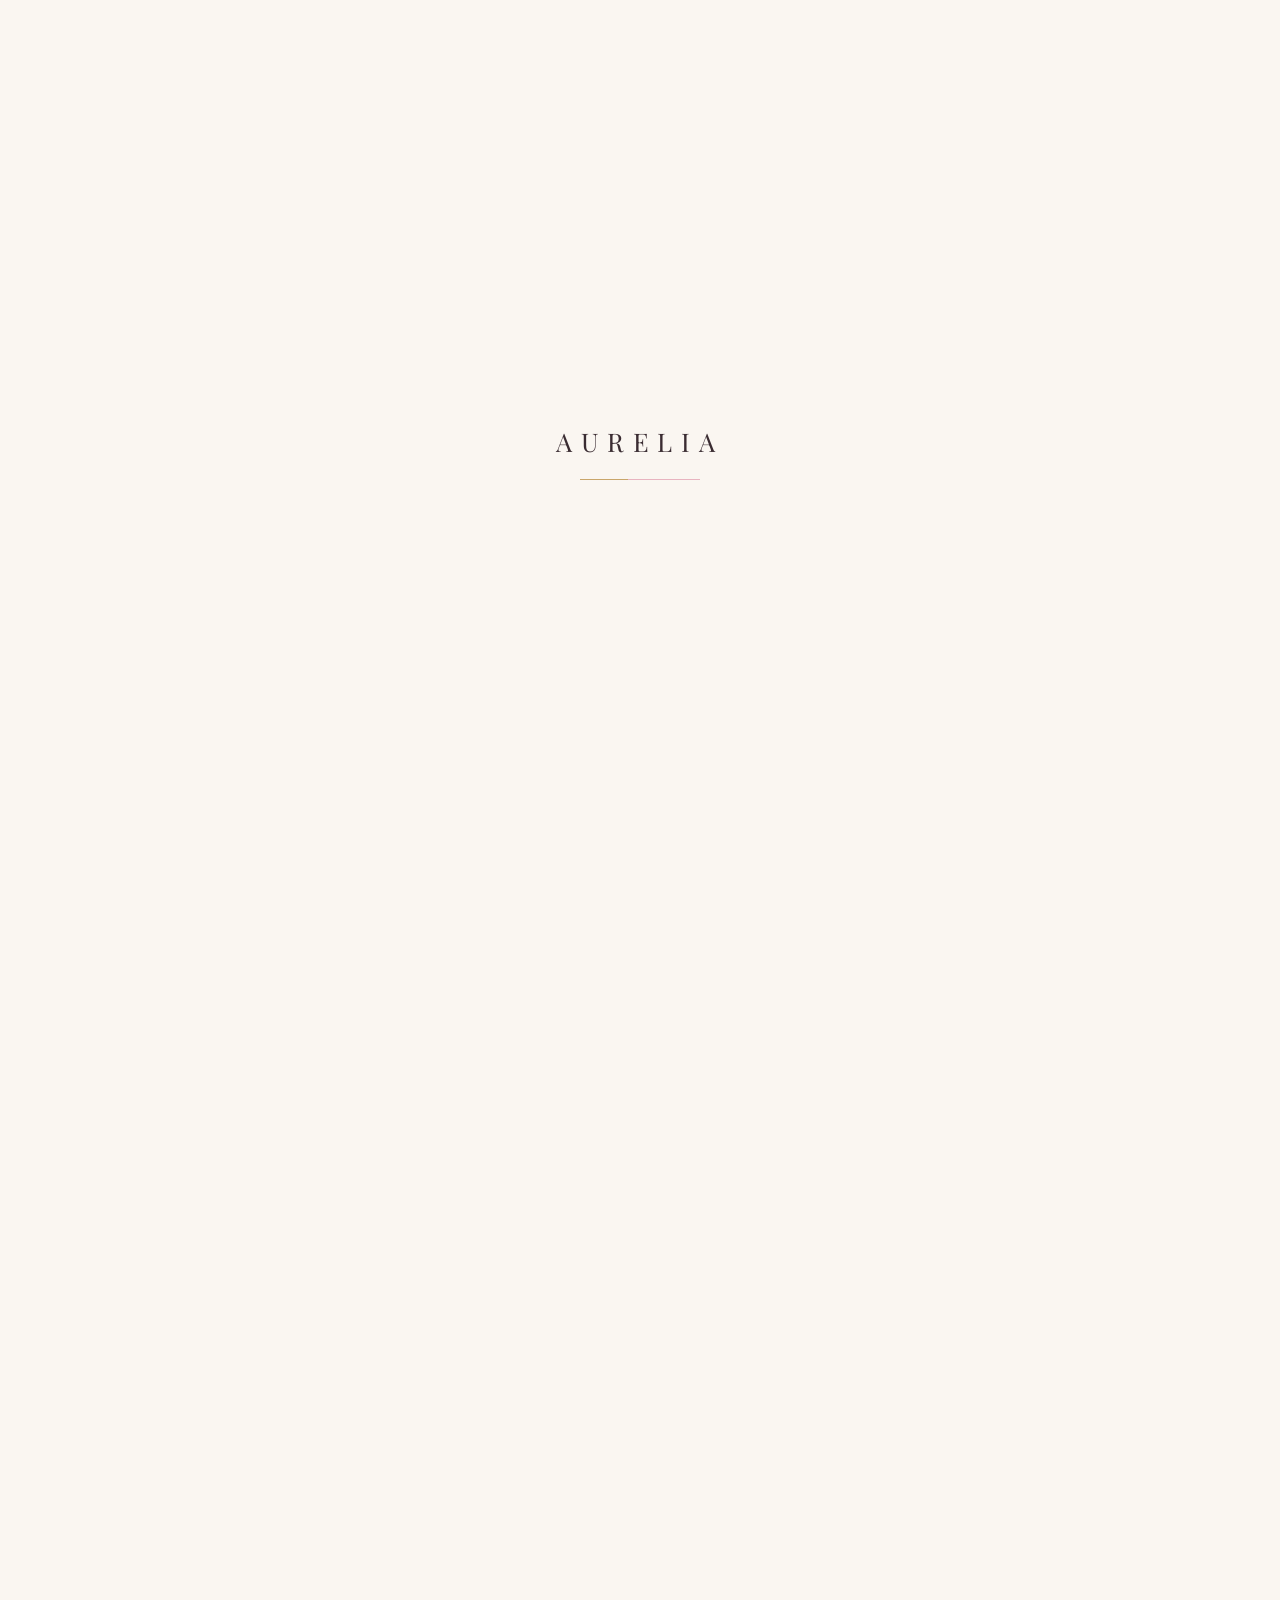
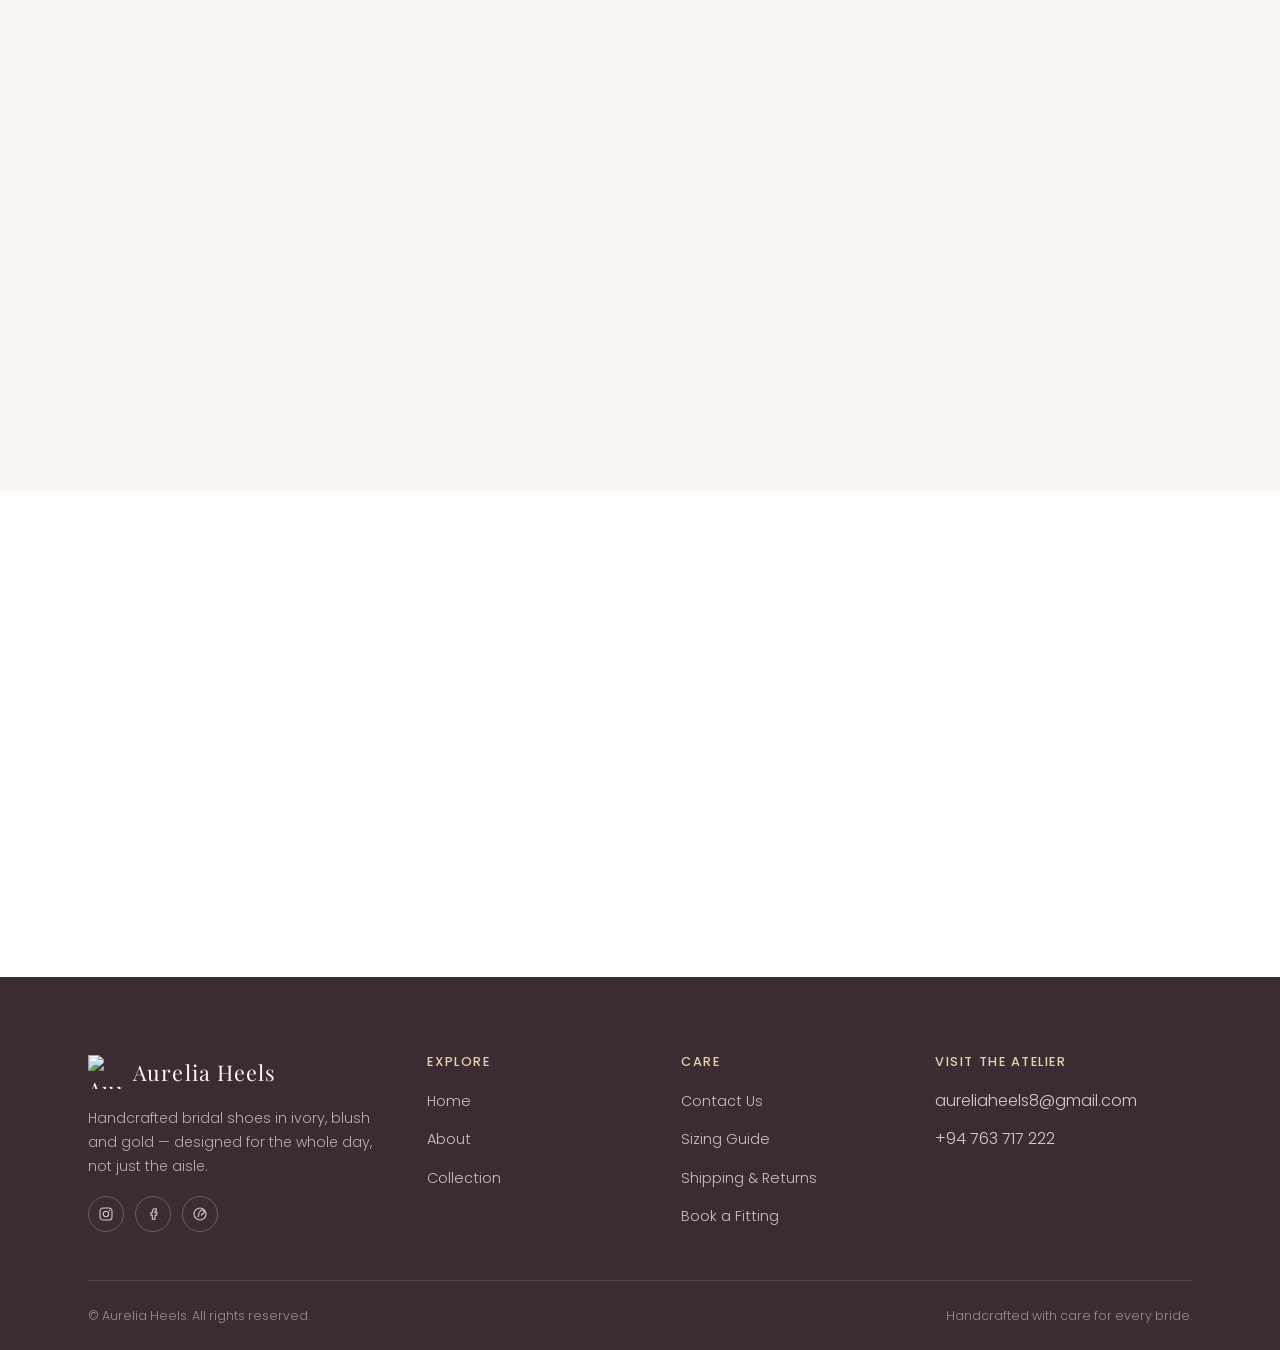
==== collection.html @ a77b5482 "update CSS file" ====
<!DOCTYPE html>
<html lang="en">
<head>
<meta charset="UTF-8">
<meta name="viewport" content="width=device-width, initial-scale=1.0">
<title>Shop the Collection | Aurelia Heels Bridal Shoes</title>
<meta name="description" content="Browse the full Aurelia Heels bridal shoe collection — heels, block heels, and ballet flats in ivory, blush and gold, made to order for your wedding day.">
<meta name="keywords" content="bridal shoe collection, wedding heels, bridal flats, ivory wedding shoes, blush heels">
<meta name="author" content="Aurelia Heels">
<link rel="canonical" href="https://example.com/collection.html">

<meta property="og:type" content="website">
<meta property="og:title" content="Shop the Collection | Aurelia Heels">
<meta property="og:description" content="Heels, block heels and flats in ivory, blush and gold — made to order for your wedding day.">
<meta property="og:image" content="images/shoe1.jpg">
<meta property="og:url" content="https://example.com/collection.html">
<meta name="twitter:card" content="summary_large_image">

<link rel="icon" type="image/png" href="images/favicon.png">
<link rel="apple-touch-icon" href="images/favicon.png">

<link rel="preconnect" href="https://fonts.googleapis.com">
<link rel="preconnect" href="https://fonts.gstatic.com" crossorigin>
<link href="https://fonts.googleapis.com/css2?family=Playfair+Display:ital,wght@0,500;0,600;0,700;1,600&family=Poppins:wght@300;400;500;600&display=swap" rel="stylesheet">

<link rel="stylesheet" href="css/style.css">
<link rel="stylesheet" href="css/responsive.css">

<!--
  ============================================================================
  NEW / CHANGED CSS — scoped to this page only, layered on top of the
  existing css/style.css and css/responsive.css without editing those files.

  Covers:
  1. The "More Details" product modal (image carousel + text panel)
     — description now renders as a bulleted line-by-line list
     — every modal now shows a fixed "this design is customisable" note
  2. The "Custom Designs" CTA tile added at the end of the collection grid
  ============================================================================
-->
<style>
  /* ---------------------------------------------------------------------
     1. PRODUCT DETAILS MODAL
     --------------------------------------------------------------------- */
  .product-modal {
    position: fixed;
    inset: 0;
    z-index: 2100;
    display: flex;
    align-items: center;
    justify-content: center;
    padding: 1.2rem;
    opacity: 0;
    visibility: hidden;
    transition: opacity 0.3s ease, visibility 0.3s ease;
  }
  .product-modal.is-open { opacity: 1; visibility: visible; }

  .product-modal-overlay {
    position: absolute;
    inset: 0;
    background: rgba(58, 46, 43, 0.72);
  }

  .product-modal-dialog {
    position: relative;
    z-index: 1;
    width: 100%;
    max-width: 880px;
    max-height: 90vh;
    overflow-y: auto;
    background: var(--white, #fff);
    border-radius: 14px;
    display: grid;
    grid-template-columns: 1.1fr 1fr;
    box-shadow: 0 25px 60px rgba(0,0,0,0.35);
    transform: translateY(16px);
    transition: transform 0.3s ease;
  }
  .product-modal.is-open .product-modal-dialog { transform: translateY(0); }

  @media (max-width: 720px) {
    .product-modal-dialog { grid-template-columns: 1fr; max-height: 92vh; }
  }

  .product-modal-close {
    position: absolute;
    top: 0.7rem;
    right: 0.7rem;
    z-index: 2;
    width: 38px;
    height: 38px;
    border-radius: 50%;
    border: none;
    background: rgba(58,46,43,0.55);
    color: #fff;
    font-size: 1.3rem;
    line-height: 1;
    cursor: pointer;
    display: flex;
    align-items: center;
    justify-content: center;
  }
  .product-modal-close:hover { background: var(--gold, #c6a15b); }

  /* --- Image carousel --- */
  .product-modal-media {
    position: relative;
    background: #f3ece4;
    display: flex;
    align-items: center;
    justify-content: center;
    min-height: 320px;
    overflow: hidden;
  }
  .product-modal-media img {
    width: 100%;
    height: 100%;
    max-height: 90vh;
    object-fit: cover;
    display: block;
  }

  .pm-arrow {
    position: absolute;
    top: 50%;
    transform: translateY(-50%);
    width: 42px;
    height: 42px;
    border-radius: 50%;
    border: none;
    background: rgba(255,255,255,0.85);
    color: var(--plum, #3a2e2b);
    font-size: 1rem;
    cursor: pointer;
    display: flex;
    align-items: center;
    justify-content: center;
    transition: background 0.2s ease;
  }
  .pm-arrow:hover { background: var(--gold, #c6a15b); color: #fff; }
  .pm-prev { left: 0.8rem; }
  .pm-next { right: 0.8rem; }
  /* Hide arrows automatically when a design only has one photo */
  .product-modal-media[data-count="1"] .pm-arrow,
  .product-modal-media[data-count="1"] .pm-dots {
    display: none;
  }

  .pm-dots {
    position: absolute;
    bottom: 0.9rem;
    left: 50%;
    transform: translateX(-50%);
    display: flex;
    gap: 0.4rem;
  }
  .pm-dots button {
    width: 7px;
    height: 7px;
    border-radius: 50%;
    border: none;
    background: rgba(255,255,255,0.6);
    cursor: pointer;
    padding: 0;
  }
  .pm-dots button[aria-selected="true"] { background: var(--gold, #c6a15b); }

  /* --- Text panel --- */
  .product-modal-info {
    padding: 2.2rem 2rem;
    display: flex;
    flex-direction: column;
  }
  .product-modal-info .quick-tag {
    align-self: flex-start;
    margin-bottom: 0.8rem;
  }
  .product-modal-info h3 {
    font-family: var(--font-display, 'Playfair Display', serif);
    font-size: 1.6rem;
    margin-bottom: 0.3rem;
  }
  .product-modal-info .price {
    color: var(--gold-deep, var(--gold, #a8823d));
    font-weight: 600;
    margin-bottom: 1rem;
  }

  /* Line-by-line description list (Color / Heel height / Style / etc.) */
  .product-modal-info .pm-desc-list {
    list-style: none;
    margin: 0 0 1.4rem;
    padding: 0;
    display: flex;
    flex-direction: column;
    gap: 0.55rem;
  }
  .product-modal-info .pm-desc-list li {
    position: relative;
    padding-left: 1.3rem;
    color: var(--plum-soft, #6b5a52);
    line-height: 1.5;
    font-size: 0.95rem;
  }
  .product-modal-info .pm-desc-list li::before {
    content: "";
    position: absolute;
    left: 0;
    top: 0.55em;
    width: 6px;
    height: 6px;
    border-radius: 50%;
    background: var(--gold, #c6a15b);
  }

  /* Fixed "this design is customisable" note shown in every modal */
  .pm-custom-note {
    font-size: 0.85rem;
    line-height: 1.6;
    color: var(--plum, #3a2e2b);
    background: #fbf7f2;
    border-left: 3px solid var(--gold, #c6a15b);
    padding: 0.8rem 1rem;
    border-radius: 4px;
    margin-bottom: 1.6rem;
  }

  .product-modal-info .btn { align-self: flex-start; }

  /* ---------------------------------------------------------------------
     2. CUSTOM DESIGNS TILE (last item in the collection grid)
     --------------------------------------------------------------------- */
  .custom-tile {
    display: flex;
    flex-direction: column;
    align-items: center;
    justify-content: center;
    text-align: center;
    padding: 2.4rem 1.6rem;
    background: linear-gradient(160deg, #fbf7f2, #f3e3e0);
    border: 1px dashed var(--gold, #c6a15b);
    border-radius: 10px;
    min-height: 100%;
  }
  .custom-tile .icon {
    width: 46px;
    height: 46px;
    margin-bottom: 1rem;
    color: var(--gold-deep, var(--gold, #a8823d));
  }
  .custom-tile h3 {
    font-family: var(--font-display, 'Playfair Display', serif);
    font-size: 1.25rem;
    margin-bottom: 0.6rem;
  }
  .custom-tile p {
    color: var(--plum-soft, #6b5a52);
    font-size: 0.92rem;
    margin-bottom: 1.4rem;
  }
</style>
</head>
<body>

<div id="loader" aria-hidden="true">
  <div class="loader-mark">
    <span>AURELIA</span>
    <div class="loader-line"></div>
  </div>
</div>

<a class="skip-link" href="#main">Skip to content</a>

<header class="site-header">
  <div class="container">
    <a href="index.html" class="brand">
      <img src="images/logo.png" alt="Aurelia Heels logo" width="34" height="34">
      <span>Aurelia Heels<span class="tagline">Bridal Atelier</span></span>
    </a>
    <nav aria-label="Primary">
      <ul class="nav-list" id="primary-nav">
        <li><a href="index.html">Home</a></li>
        <li><a href="about.html">About</a></li>
        <li><a href="collection.html" aria-current="page">Collection</a></li>
        <li><a href="contact.html">Contact</a></li>
      </ul>
    </nav>
    <button class="nav-toggle" aria-label="Open menu" aria-expanded="false" aria-controls="primary-nav">
      <span></span><span></span><span></span>
    </button>
  </div>
</header>
<div class="nav-scrim"></div>

<!-- =================================== Collection ================================== -->

<main id="main">

  <section class="page-hero">
    <div class="container">
      <p class="breadcrumb"><a href="index.html">Home</a> / Collection</p>
      <span class="eyebrow">Made to Order</span>
      <h1>The Full Collection</h1>
      <span class="stitch" aria-hidden="true"></span>
      <p style="max-width:52ch;margin-inline:auto;color:var(--plum-soft);">Every pair is cut, stitched and finished after you order, in your size and your choice of ivory, blush or gold trim.</p>
    </div>
  </section>

  <section>
    <div class="container">
      <div class="gallery-filters reveal" role="group" aria-label="Filter by category">
        <button type="button" class="is-active" data-filter="all">All Styles</button>
        <button type="button" data-filter="heels">Heels</button>
        <button type="button" data-filter="flats">Flats</button>
        <button type="button" data-filter="red">Red Heels</button>
      </div>

      <div class="grid grid-4">

        <!--
          Each card uses a "More Details" button. The data-images attribute
          accepts a comma-separated list of photo paths — the popup shows
          left/right arrows and dots automatically whenever there's more
          than one image; with a single image they hide themselves.

          The data-desc attribute now accepts PIPE-separated ( | ) lines,
          so the popup renders each one as its own bullet point instead of
          a single paragraph — e.g.
            data-desc="Color: Off White|Heel height: 4in|Style: Block heel"
        -->

        <article class="shoe-card reveal" data-category="heels">
          <div class="thumb">
            <span class="quick-tag">New</span>
            <img src="images/1.png" alt="AH3-0001 — off white bridal heel with gold stones" width="500" height="625" loading="lazy">
          </div>
          <div class="info">
            <h3>AH3-0001</h3>
            <p class="price">LKR6500</p>
            <p class="desc">Off White with gold stones 3&Prime; block heel.</p>
            <button type="button" class="btn btn-outline more-details-btn"
              data-images="images/1(2).jpeg, images/1(1).jpeg, images/1(3).jpeg, images/1(4).jpeg, images/1.png"
              data-title="AH3-0001"
              data-price="LKR6500"
              data-tag="New"
              data-desc="Color: Off White with gold stones|Heel height: 3&Prime; block heel|Made to order in your size">
              More Details
            </button>
          </div>
        </article>


        <article class="shoe-card reveal" data-category="heels">
          <div class="thumb">
            <span class="quick-tag">Bestseller</span>
            <img src="images/4.png" alt="AH4-0002 — off white bridal heel with gold stones" width="500" height="625" loading="lazy">
          </div>
          <div class="info">
            <h3>AH4-0002</h3>
            <p class="price">LKR7700</p>
            <p class="desc">Off White with gold stones 4&Prime; block heel.</p>
            <button type="button" class="btn btn-outline more-details-btn"
              data-images="images/4(2).jpeg, images/4(1).jpeg, images/4(3).jpeg, images/4.png"
              data-title="AH4-0002"
              data-price="LKR7700"
              data-tag="Bestseller"
              data-desc="Color: Off White with gold stones|Heel height: 4&Prime; block heel|Made to order in your size">
              More Details
            </button>
          </div>
        </article>

        <article class="shoe-card reveal" data-category="block">
          <div class="thumb">
            <span class="quick-tag">New</span>
            <img src="images/2.png" alt="AH2-0003 — off white block-heel bridal shoe with gold buckle" width="500" height="625" loading="lazy">
          </div>
          <div class="info">
            <h3>AH2-0003</h3>
            <p class="price">LKR5800</p>
            <p class="desc">Off White with gold stones 2&Prime; box heel.</p>
            <button type="button" class="btn btn-outline more-details-btn"
              data-images="images/2.png, images/2(2).jpeg, images/2(3).jpeg, images/2(4).jpeg, images/2(5).jpeg"
              data-title="AH2-0003"
              data-price="LKR5800"
              data-tag="New"
              data-desc="Color: Off White with gold stones|Heel height: 2&Prime; box heel|Made to order in your size">
              More Details
            </button>
          </div>
        </article>

        <article class="shoe-card reveal" data-category="red">
          <div class="thumb">
            <span class="quick-tag">Meroon</span>
            <img src="images/14 (6).png" alt="AH1.5-0004 — maroon pearl bridal heel with gold stones" width="500" height="625" loading="lazy">
          </div>
          <div class="info">
            <h3>AH1.5-0004</h3>
            <p class="price">LKR5800</p>
            <p class="desc">Mreoon pearls with gold stones 1.5&Prime; box heel. half shoe.</p>
            <button type="button" class="btn btn-outline more-details-btn"
              data-images="images/14 (6).png, images/14 (1).jpeg, images/14 (2).jpeg, images/14 (3).jpeg, images/14 (5).jpeg, images/14 (4).jpeg"
              data-title="AH1.5-0004"
              data-price="LKR5800"
              data-tag="Meroon"
              data-desc="Color: Maroon pearls with gold stones|Heel height: 1.5&Prime; box heel|Style: Half-shoe silhouette">
              More Details
            </button>
          </div>
        </article>

        <article class="shoe-card reveal" data-category="flats">
          <div class="thumb">
            <span class="quick-tag">Flats</span>
            <img src="images/07 - New design.png" alt="AH0-0005 — off white pearl flat bridal shoe" width="500" height="625" loading="lazy">
          </div>
          <div class="info">
            <h3>AH0-0005</h3>
            <p class="price">LKR5500</p>
            <p class="desc">Off White pearls with gold stone, flat</p>
            <button type="button" class="btn btn-outline more-details-btn"
              data-images="images/07 - New design.png, images/07 (1).jpeg, images/07 (3).jpeg, images/07 (4).jpeg, images/07 (2).jpeg"
              data-title="AH0-0005"
              data-price="LKR5500"
              data-tag="Flats"
              data-desc="Color: Off White pearls with gold stone detailing|Heel height: Flat sole">
              More Details
            </button>
          </div>
        </article>

        <article class="shoe-card reveal" data-category="heels">
          <div class="thumb">
            <span class="quick-tag">Evening</span>
            <img src="images/5.png" alt="AH3.5-0006 — pure white bridal sandal heel with silver stones" width="500" height="625" loading="lazy">
          </div>
          <div class="info">
            <h3>AH3.5-0006</h3>
            <p class="price">LKR6900</p>
            <p class="desc">Pure White with silver stones 3.5&Prime; block heel</p>
            <button type="button" class="btn btn-outline more-details-btn"
              data-images="images/5.png, images/05 (1).jpeg, images/05 (2).jpeg, images/05 (3).jpeg, images/05 (4).jpeg, images/05 (5).jpeg"
              data-title="AH3.5-0006"
              data-price="LKR6900"
              data-tag="Evening"
              data-desc="Color: Pure White with silver stones|Heel height: 3.5&Prime; block heel|Made to order in your size">
              More Details
            </button>
          </div>
        </article>

        <article class="shoe-card reveal" data-category="heels">
          <div class="thumb">
            <img src="images/6.png" alt="AH2.5-0007 — pure white wedge-block heel for outdoor ceremonies" width="500" height="625" loading="lazy">
          </div>
          <div class="info">
            <h3>AH2.5-0007</h3>
            <p class="price">LKR6100</p>
            <p class="desc">Pure White with silver stones 2.5&Prime; block heel</p>
            <button type="button" class="btn btn-outline more-details-btn"
              data-images="images/6.png, images/6(1).png, images/6(2).png, images/6(3).png, images/6(4).png, images/6(5).png, images/6(6).png"
              data-title="AH2.5-0007"
              data-price="LKR6100"
              data-desc="Color: Pure White with silver stones|Heel height: 2.5&Prime; block heel|Made to order in your size">
              More Details
            </button>
          </div>
        </article>


        <article class="shoe-card reveal" data-category="heels">
          <div class="thumb">
            <img src="images/08 - New design.png" alt="AH5-0008 — gold bridal heel with off-white pearls" width="500" height="625" loading="lazy">
          </div>
          <div class="info">
            <h3>AH5-0008</h3>
            <p class="price">LKR8300</p>
            <p class="desc">Gold with off-white pearls 5&Prime; block heel style.</p>
            <button type="button" class="btn btn-outline more-details-btn"
              data-images="images/08 - New design.png, images/8(1).png, images/8(2).jpeg, images/8(3).jpeg"
              data-title="AH5-0008"
              data-price="LKR8300"
              data-desc="Color: Gold with off-white pearls|Heel height: 5&Prime; block heel|Style: Statement piece for the reception">
              More Details
            </button>
          </div>
        </article>

        <article class="shoe-card reveal" data-category="red">
          <div class="thumb">
            <img src="images/9.png" alt="AH3.5-0009 — red bridal heel with silver stones" width="500" height="625" loading="lazy">
          </div>
          <div class="info">
            <h3>AH3.5-0009</h3>
            <p class="price">LKR7100</p>
            <p class="desc">Color - Red pearls with silver stones 3.5&Prime; Red color block heel</p>
            <button type="button" class="btn btn-outline more-details-btn"
              data-images="images/9.png, images/9(1).png, images/9(2).png, images/9(3).png, images/9(4).png"
              data-title="AH3.5-0009"
              data-price="LKR7100"
              data-desc="Color: Red pearls with silver stones|Heel height: 3.5&Prime;|Style: Red colour block heel">
              More Details
            </button>
          </div>
        </article>

        <article class="shoe-card reveal" data-category="heels">
          <div class="thumb">
            <span class="quick-tag">Signature</span>
            <img src="images/10 - New design.png" alt="AH3.5-0010 — pure white bridal heel with gold stones and X straps" width="500" height="625" loading="lazy">
          </div>
          <div class="info">
            <h3>AH3.5-0010</h3>
            <p class="price">LKR7100</p>
            <p class="desc">Pure White with gold stones 3.5&Prime; block heel with X straps</p>
            <button type="button" class="btn btn-outline more-details-btn"
              data-images="images/10 - New design.png, images/10 (1).jpeg, images/10 (2).jpeg, images/10 (3).jpeg, images/10 (3).jpeg, images/10 (4).jpeg"
              data-title="AH3.5-0010"
              data-price="LKR7100"
              data-tag="Signature"
              data-desc="Color: Pure White with gold stones|Heel height: 3.5&Prime; block heel|Style: Elegant X straps">
              More Details
            </button>
          </div>
        </article>

        <article class="shoe-card reveal" data-category="heels">
          <div class="thumb">
            <span class="quick-tag">Signature</span>
            <img src="images/11 - New design.png" alt="AH5.5-0011 — hand-embroidered gold thread bridal heel" width="500" height="625" loading="lazy">
          </div>
          <div class="info">
            <h3>AH5.5-0011</h3>
            <p class="price">LKR 8300</p>
            <p class="desc">Hand-embroidered gold thread, 5.5&Prime; point heel, our most detailed style.</p>
            <button type="button" class="btn btn-outline more-details-btn"
              data-images="images/11 - New design.png, images/11 (2).jpeg, images/11 (3).jpeg, images/11 (4).jpeg, images/11 (5).jpeg, images/11 (6).jpeg"
              data-title="AH5.5-0011"
              data-price="LKR 8300"
              data-tag="Signature"
              data-desc="Detail: Hand-embroidered gold thread|Heel height: 5.5&Prime; point heel|Style: Our most detailed design">
              More Details
            </button>
          </div>
        </article>

        <article class="shoe-card reveal" data-category="heels">
          <div class="thumb">
            <img src="images/13(3).jpeg" alt="AH3-0012 — off white block heel " width="500" height="625" loading="lazy">
          </div>
          <div class="info">
            <h3>AH3-0012</h3>
            <p class="price">LKR6500</p>
            <p class="desc">Off White 3&Prime; block heel</p>
            <button type="button" class="btn btn-outline more-details-btn"
              data-images="images/13(3).jpeg, images/13(1).jpeg, images/13(2).jpeg, images/13(4).jpeg, images/13.jpeg,"
              data-title="AH3-0012"
              data-price="LKR6500"
              data-desc="Color: Off White|Heel height: 3&Prime; block heel|Made to order in your size">
              More Details
            </button>
          </div>
        </article>


        <article class="shoe-card reveal" data-category="heels">
          <div class="thumb">
            <span class="quick-tag">Signature</span>
            <img src="images/15 (3).jpeg" alt="AH1.5-0013 — Off-white heel with gold stone" width="500" height="625" loading="lazy">
          </div>
          <div class="info">
            <h3>AH1.5-0013</h3>
            <p class="price">LKR5600</p>
            <p class="desc">Off-white color, Gold stones 1.5&Prime; half shoe, block heel.</p>
            <button type="button" class="btn btn-outline more-details-btn"
              data-images="images/15 (3).jpeg, images/15 (1).jpeg, images/15 (2).jpeg, images/15 (4).jpeg, images/15 (5).jpeg, images/15(6).jpeg"
              data-title="AH1.5-0013"
              data-price="LKR5600"
              data-tag="Signature"
              data-desc="Color: Off-white with gold stones|Heel height: 1.5&Prime; block heel|Style: Half-shoe">
              More Details
            </button>
          </div>
        </article>

        <article class="shoe-card reveal" data-category="red">
          <div class="thumb">
            <span class="quick-tag">Signature</span>
            <img src="images/16-2.jpeg" alt="AH3-0014 — Pink half shoes bridal heel" width="500" height="625" loading="lazy">
          </div>
          <div class="info">
            <h3>AH3-0014</h3>
            <p class="price">LKR5500</p>
            <p class="desc">Pink half shoes 3&Prime; block heel</p>
            <button type="button" class="btn btn-outline more-details-btn"
              data-images="images/16-2.jpeg, images/16-3.jpeg, images/16-1.png, images/16-4.jpeg"
              data-title="AH3-0014"
              data-price="LKR5500"
              data-tag="Signature"
              data-desc="Color: Pink half shoes|Heel height: 3&Prime; block heel">
              More Details
            </button>
          </div>
        </article>

        <article class="shoe-card reveal" data-category="heels">
          <div class="thumb">
            <span class="quick-tag">Signature</span>
            <img src="images/17 (6).jpeg" alt="AH3.5-0015 — pure white bridal heel with silver stones and Our most detailed design" width="500" height="625" loading="lazy">
          </div>
          <div class="info">
            <h3>AH3.5-0015</h3>
            <p class="price">LKR7100</p>
            <p class="desc">Pure White with silver stones 3.5&Prime; block heel with Our most detailed design</p>
            <button type="button" class="btn btn-outline more-details-btn"
              data-images="images/17 (5).jpeg, images/17 (1).jpeg, images/17 (2).jpeg, images/17 (6).jpeg, images/17 (3).jpeg, images/17 (4).jpeg"
              data-title="AH3.5-0015"
              data-price="LKR7100"
              data-tag="Signature"
              data-desc="Color: Pure White with silver stones|Heel height: 3.5&Prime; block heel|Style: Our most detailed design">
              More Details
            </button>
          </div>
        </article>

        <article class="shoe-card reveal" data-category="heels">
          <div class="thumb">
            <img src="images/18 (1).jpeg" alt="AH3-0016 — Pure white with Block heel" width="500" height="625" loading="lazy">
          </div>
          <div class="info">
            <h3>AH3-0016 </h3>
            <p class="price">LKR6500</p>
            <p class="desc">Pure White 3&Prime; block heel</p>
            <button type="button" class="btn btn-outline more-details-btn"
              data-images="images/18 (1).jpeg, images/18 (2).jpeg, images/18.png"
              data-title="AH3-0016 "
              data-price="LKR6500"
              data-desc="Color: Pure White|Heel height: 3&Prime; block heel|Made to order in your size">
              More Details
            </button>
          </div>
        </article>


        <article class="shoe-card reveal" data-category="heels">
          <div class="thumb">
            <span class="quick-tag">Heels</span>
            <img src="images/19 (1).jpeg" alt="AH1.5-0017 — pure-white pearl bridal heel with silver stones" width="500" height="625" loading="lazy">
          </div>
          <div class="info">
            <h3>AH1.5-0017</h3>
            <p class="price">LKR5600</p>
            <p class="desc">Pure-white pearls with silver stones 1&Prime;  heel.</p>
            <button type="button" class="btn btn-outline more-details-btn"
              data-images="images/19 (1).jpeg, images/19 (2).jpeg, images/19 (6).jpeg, images/19 (3).jpeg, images/19 (5).jpeg, images/19 (4).jpeg"
              data-title="AH1.5-0017"
              data-price="LKR5800"
              data-tag="heels"
              data-desc="Color: pure-white pearls with silver stones|Heel height: 1&Prime; ovel heel|Style: heel">
              More Details
            </button>
          </div>
        </article>


        <article class="shoe-card reveal" data-category="heels">
          <div class="thumb">
            <span class="quick-tag">Meroon</span>
            <img src="images/20 (1).jpg" alt="AH1-0018 — off-white pearl bridal heel with gold stones" width="500" height="625" loading="lazy">
          </div>
          <div class="info">
            <h3>AH1-0018</h3>
            <p class="price">LKR5800</p>
            <p class="desc">Off-white pearls with gold stones 1&Prime; box heel. half shoe.</p>
            <button type="button" class="btn btn-outline more-details-btn"
              data-images="images/20 (1).jpg, images/20 (9).jpg, images/20 (6).jpg, images/20 (3).jpg, images/20 (5).jpg, images/20 (4).jpg, images/20 (8).jpg, images/20 (7).jpg, images/20 (2).jpg"
              data-title="AH1-0018"
              data-price="LKR5600"
              data-tag="heels"
              data-desc="Color: Off-white pearls with gold stones|Heel height: 1&Prime; box heel|Style: Half-shoe silhouette">
              More Details
            </button>
          </div>
        </article>


        <!--
          ============================================================
          CUSTOM DESIGNS TILE — sits as the last item in the grid,
          telling customers they can order a fully custom design too.
          It has no data-category, so it always shows under "All
          Styles" but is hidden by the existing filter script whenever
          a specific category (Heels / Block Heels / Flats / Red
          Heels) is selected — exactly like the other cards behave
          when they don't match the active filter.
          ============================================================
        -->
        <article class="shoe-card reveal custom-tile" data-category="custom">
          <svg class="icon" viewBox="0 0 24 24" fill="none" stroke="currentColor" stroke-width="1.6" aria-hidden="true">
            <path d="M12 2l2.6 6.2L21 9l-5 4.4L17.3 20 12 16.6 6.7 20 8 13.4 3 9l6.4-.8z"/>
          </svg>
          <h3>Have a Design in Mind?</h3>
          <p>We also craft fully custom bridal shoes — share your own sketch, photo, or idea and our stylists will bring it to life, made to your size.</p>
          <a href="contact.html" class="btn btn-outline">Start a Custom Order</a>
        </article>

      </div>
    </div>
  </section>

  <section style="background:var(--white);">
    <div class="container">
      <div class="section-head reveal">
        <span class="eyebrow">Not Sure Where to Start?</span>
        <h2>Book a Fitting With Our Stylists</h2>
        <span class="stitch" aria-hidden="true"></span>
        <p>Tell us about your gown, venue and heel comfort preferences, and we'll shortlist three styles for you before you order.</p>
      </div>
      <div class="center-cta reveal">
        <a href="contact.html" class="btn">Book a Fitting</a>
      </div>
    </div>
  </section>

</main>

<footer class="site-footer">
  <div class="container">
    <div class="footer-grid">
      <div class="footer-brand">
        <a href="index.html" class="brand">
          <img src="images/logo.png" alt="Aurelia Heels logo" width="34" height="34">
          <span>Aurelia Heels</span>
        </a>
        <p>Handcrafted bridal shoes in ivory, blush and gold — designed for the whole day, not just the aisle.</p>
        <div class="footer-social">
          <a href="https://www.instagram.com/aurelia_heel?igsi=bGw3dHFkZGZ4cXl0" target="_blank" rel="noopener noreferrer" aria-label="Aurelia Heels on Instagram">
            <svg width="16" height="16" viewBox="0 0 24 24" fill="none" stroke="currentColor" stroke-width="1.6"><rect x="3" y="3" width="18" height="18" rx="5"/><circle cx="12" cy="12" r="4"/><circle cx="17.2" cy="6.8" r="1.1" fill="currentColor" stroke="none"/></svg>
          </a>
          <a href="https://www.facebook.com/share/1H5mP73q2H/" target="_blank" rel="noopener noreferrer" aria-label="Aurelia Heels on Facebook">
            <svg width="16" height="16" viewBox="0 0 24 24" fill="none" stroke="currentColor" stroke-width="1.6"><path d="M15 8h2V4h-2a4 4 0 0 0-4 4v2H9v4h2v6h4v-6h2.5l.5-4H15V8z"/></svg>
          </a>
          <a href="https://www.tiktok.com/@aurelia.heels?_r=1&_d=eeehe35bl504i6&sec_uid=MS4wLjABAAAALYdV12NSlHnrDtdatd5ea76JtvaBRaaIHSv4pEhrYcbS1aI8qN3Ahs62e5MuDNFz&share_author_id=7643823539678610449&sharer_language=en&source=h5_m&u_code=f3i9604h65lm5c&timestamp=1788624014&user_id=7643823539678610449&sec_user_id=MS4wLjABAAAALYdV12NSlHnrDtdatd5ea76JtvaBRaaIHSv4pEhrYcbS1aI8qN3Ahs62e5MuDNFz&item_author_type=1&utm_source=copy&utm_campaign=client_share&utm_medium=android&share_iid=7681227180723291924&share_link_id=b9389cf9-e18e-403c-8f29-801fde858a73&share_app_id=1233&ugbiz_name=ACCOUNT&ug_btm=b8727%2Cb7360&social_share_type=5&enable_checksum=1" target="_blank" rel="noopener noreferrer" aria-label="Aurelia Heels on Pinterest">
            <svg width="16" height="16" viewBox="0 0 24 24" fill="none" stroke="currentColor" stroke-width="1.6"><circle cx="12" cy="12" r="9"/><path d="M9 17c1-3 1.4-5.2 2-8m1 0a3 3 0 1 1 3 3c-.5 1.5-1 2.6-1 2.6"/></svg>
          </a>
        </div>
      </div>
      <div class="footer-col">
        <h4>Explore</h4>
        <ul>
          <li><a href="index.html">Home</a></li>
          <li><a href="about.html">About</a></li>
          <li><a href="collection.html">Collection</a></li>
       </ul>
      </div>
      <div class="footer-col">
        <h4>Care</h4>
        <ul>
          <li><a href="contact.html">Contact Us</a></li>
          <li><a href="contact.html#faq-link">Sizing Guide</a></li>
          <li><a href="contact.html#faq-link">Shipping &amp; Returns</a></li>
          <li><a href="contact.html">Book a Fitting</a></li>
        </ul>
      </div>
      <div class="footer-col">
        <h4>Visit the Atelier</h4>
        <ul>
          <li>aureliaheels8@gmail.com</li>
          <li>+94 763 717 222</li>
        </ul>
      </div>
    </div>
    <div class="footer-bottom">
      <span>&copy; <span id="year"></span> Aurelia Heels. All rights reserved.</span>
      <span>Handcrafted with care for every bride.</span>
    </div>
  </div>
</footer>

<a class="whatsapp-float" href="https://wa.me/94112345678" target="_blank" rel="noopener noreferrer" aria-label="Chat with us on WhatsApp">
  <svg viewBox="0 0 24 24" fill="currentColor" aria-hidden="true"><path d="M12 2a10 10 0 0 0-8.6 15.1L2 22l5.1-1.3A10 10 0 1 0 12 2zm0 18.2a8.2 8.2 0 0 1-4.2-1.2l-.3-.2-3 .8.8-2.9-.2-.3A8.2 8.2 0 1 1 12 20.2zm4.5-6.1c-.2-.1-1.4-.7-1.7-.8-.2-.1-.4-.1-.6.1-.2.2-.6.8-.8 1-.1.2-.3.2-.5.1-.2-.1-1-.4-2-1.2-.7-.6-1.2-1.4-1.4-1.6-.1-.2 0-.4.1-.5l.4-.5c.1-.2.1-.3.2-.4.1-.2 0-.4 0-.5-.1-.1-.6-1.4-.8-1.9-.2-.5-.4-.4-.6-.4h-.5c-.2 0-.5.1-.7.3-.2.2-.9.9-.9 2.2s.9 2.6 1.1 2.8c.1.2 1.8 2.8 4.4 3.8.6.3 1.1.4 1.5.5.6.2 1.2.2 1.6.1.5-.1 1.4-.6 1.6-1.1.2-.5.2-1 .1-1.1-.1-.1-.2-.2-.4-.3z"/></svg>
</a>
<button class="back-to-top" aria-label="Back to top">
  <svg width="18" height="18" viewBox="0 0 24 24" fill="none" stroke="currentColor" stroke-width="2"><path d="M12 19V5M5 12l7-7 7 7"/></svg>
</button>

<!--
  ============================================================================
  Product details modal markup. One shared modal is populated and reused
  for whichever "More Details" button was clicked.

  - #pm-desc is now a <ul>, filled with one <li> per pipe-separated line
    from the clicked card's data-desc attribute.
  - The customisation note (colors / shoe model / size / heel height) is
    static markup here, so it appears identically in every popup without
    needing to be repeated in each card's data attributes.
  ============================================================================
-->
<div class="product-modal" id="product-modal" aria-hidden="true">
  <div class="product-modal-overlay" data-close></div>
  <div class="product-modal-dialog" role="dialog" aria-modal="true" aria-labelledby="pm-title">
    <button class="product-modal-close" type="button" aria-label="Close details" data-close>&times;</button>

    <div class="product-modal-media" id="pm-media">
      <button class="pm-arrow pm-prev" type="button" aria-label="Previous image">&#10094;</button>
      <img id="pm-image" src="" alt="">
      <button class="pm-arrow pm-next" type="button" aria-label="Next image">&#10095;</button>
      <div class="pm-dots" id="pm-dots"></div>
    </div>

    <div class="product-modal-info">
      <span class="quick-tag" id="pm-tag"></span>
      <h3 id="pm-title"></h3>
      <p class="price" id="pm-price"></p>

      <ul class="pm-desc-list" id="pm-desc"></ul>

      <p class="pm-custom-note">
        &#10024; This design's <strong>colors</strong>, <strong>shoe model</strong>, <strong>size</strong> and <strong>heel height</strong> can all be customised to your preference — just let us know when you enquire.
      </p>

      <a href="contact.html" class="btn" id="pm-enquire">Enquire &amp; Order</a>
    </div>
  </div>
</div>

<script src="js/script.js"></script>

<!--
  ============================================================================
  NEW / CHANGED JS — self-contained, only targets the new modal and the
  ".more-details-btn" buttons, so it can't conflict with anything already
  in js/script.js (loader, nav, reveal, filters, etc. keep working as-is).

  Changed: the description is now split on the pipe character ( | ) and
  rendered as individual <li> bullet points instead of one paragraph.
  ============================================================================
-->
<script>
(function () {
  'use strict';

  var modal      = document.getElementById('product-modal');
  var mediaWrap   = document.getElementById('pm-media');
  var imageEl     = document.getElementById('pm-image');
  var dotsWrap    = document.getElementById('pm-dots');
  var tagEl       = document.getElementById('pm-tag');
  var titleEl     = document.getElementById('pm-title');
  var priceEl     = document.getElementById('pm-price');
  var descEl      = document.getElementById('pm-desc'); // now a <ul>
  var prevBtn     = modal.querySelector('.pm-prev');
  var nextBtn     = modal.querySelector('.pm-next');

  var images = [];
  var current = 0;
  var lastFocused = null;

  function renderImage() {
    imageEl.src = images[current];
    imageEl.alt = titleEl.textContent + ' — image ' + (current + 1) + ' of ' + images.length;
    mediaWrap.setAttribute('data-count', images.length);

    // Rebuild dots to match current image count
    dotsWrap.innerHTML = '';
    images.forEach(function (_, i) {
      var dot = document.createElement('button');
      dot.type = 'button';
      dot.setAttribute('aria-label', 'Show image ' + (i + 1));
      dot.setAttribute('aria-selected', i === current ? 'true' : 'false');
      dot.addEventListener('click', function () { current = i; renderImage(); });
      dotsWrap.appendChild(dot);
    });
  }

  // Splits "Color: X|Heel height: Y|Style: Z" into individual <li> bullets
  function renderDescList(raw) {
    descEl.innerHTML = '';
    var lines = (raw || '')
      .split('|')
      .map(function (s) { return s.trim(); })
      .filter(Boolean);

    lines.forEach(function (line) {
      var li = document.createElement('li');
      li.textContent = line;
      descEl.appendChild(li);
    });
  }

  function showNext() { current = (current + 1) % images.length; renderImage(); }
  function showPrev() { current = (current - 1 + images.length) % images.length; renderImage(); }

  function openModal(btn) {
    lastFocused = document.activeElement;

    // Parse the comma-separated list of image paths for this design
    images = (btn.getAttribute('data-images') || '')
      .split(',')
      .map(function (s) { return s.trim(); })
      .filter(Boolean);
    current = 0;

    tagEl.textContent   = btn.getAttribute('data-tag') || '';
    tagEl.style.display = btn.getAttribute('data-tag') ? '' : 'none';
    titleEl.textContent = btn.getAttribute('data-title') || '';
    priceEl.textContent = btn.getAttribute('data-price') || '';
    renderDescList(btn.getAttribute('data-desc'));

    renderImage();

    modal.classList.add('is-open');
    modal.setAttribute('aria-hidden', 'false');
    document.body.style.overflow = 'hidden';
    modal.querySelector('.product-modal-close').focus();
  }

  function closeModal() {
    modal.classList.remove('is-open');
    modal.setAttribute('aria-hidden', 'true');
    document.body.style.overflow = '';
    if (lastFocused) lastFocused.focus();
  }

  // Wire up every "More Details" button on the page
  document.querySelectorAll('.more-details-btn').forEach(function (btn) {
    btn.addEventListener('click', function () { openModal(btn); });
  });

  // Close on overlay click / close button
  modal.querySelectorAll('[data-close]').forEach(function (el) {
    el.addEventListener('click', closeModal);
  });

  // Arrow navigation
  nextBtn.addEventListener('click', showNext);
  prevBtn.addEventListener('click', showPrev);

  // Keyboard support: Escape to close, Left/Right to navigate
  document.addEventListener('keydown', function (e) {
    if (!modal.classList.contains('is-open')) return;
    if (e.key === 'Escape') closeModal();
    if (e.key === 'ArrowRight') showNext();
    if (e.key === 'ArrowLeft') showPrev();
  });
})();
</script>
</body>
</html>
---- css/style.css ----
/* ==========================================================================
   AURELIA HEELS — MAIN STYLESHEET
   A quiet, editorial bridal palette: ivory paper, blush ribbon, aged gold
   thread. The signature motif is a hand-stitched gold line — it borders
   panels, underlines headings, and stitches the hero together — echoing the
   literal stitching on a bridal shoe.
   ========================================================================== */

/* -------------------------------- Tokens -------------------------------- */
:root {
  /* Color palette */
  --ivory: #faf6f1;
  --ivory-deep: #f2ebe2;
  --white: #ffffff;
  --blush: #f3d9df;
  --blush-soft: #f8e8ec;
  --blush-deep: #e8b4c0;
  --gold: #c9a66b;
  --gold-dark: #a8844e;
  --gold-light: #e6d3ad;
  --plum: #3a2c32;
  --plum-soft: #6b5a60;

  /* Type */
  --font-display: "Playfair Display", "Times New Roman", serif;
  --font-body: "Poppins", -apple-system, BlinkMacSystemFont, sans-serif;

  /* Layout */
  --max-width: 1200px;
  --gutter: clamp(1.25rem, 4vw, 3rem);
  --radius-sm: 4px;
  --radius-md: 10px;

  /* Motion */
  --ease: cubic-bezier(0.22, 1, 0.36, 1);
  --dur-fast: 0.25s;
  --dur-med: 0.55s;

  /* Elevation */
  --shadow-soft: 0 10px 30px -12px rgba(58, 44, 50, 0.18);
  --shadow-lift: 0 20px 45px -15px rgba(58, 44, 50, 0.28);

  /* Layer order — keep every z-index on the site referencing this scale so
     stacking-context bugs (like the header/scrim one this file just fixed)
     can't creep back in silently. Higher = closer to the viewer. */
  --z-floating: 500;   /* back-to-top / whatsapp buttons */
  --z-scrim: 950;      /* mobile nav dimmed backdrop */
  --z-header: 1000;    /* header, hamburger, slide-in nav panel — must stay
                           above --z-scrim or the scrim will cover the
                           toggle button once the menu is open */
  --z-lightbox: 2000;  /* gallery lightbox — above everything */
  --z-loader: 10000;   /* page loader — above everything, briefly */
}

/* -------------------------------- Reset ---------------------------------- */
*,
*::before,
*::after {
  box-sizing: border-box;
}

html {
  scroll-behavior: smooth;
  scroll-padding-top: 90px;
}

body {
  margin: 0;
  background: var(--ivory);
  color: var(--plum);
  font-family: var(--font-body);
  font-weight: 300;
  line-height: 1.7;
  -webkit-font-smoothing: antialiased;
  overflow-x: hidden;
}

img {
  max-width: 100%;
  display: block;
}

a {
  color: inherit;
  text-decoration: none;
}

ul {
  list-style: none;
  margin: 0;
  padding: 0;
}

button {
  font-family: inherit;
  cursor: pointer;
}

h1, h2, h3, h4 {
  font-family: var(--font-display);
  font-weight: 600;
  line-height: 1.2;
  margin: 0 0 0.6em;
  color: var(--plum);
}

p {
  margin: 0 0 1em;
}

/* Respect reduced motion everywhere */
@media (prefers-reduced-motion: reduce) {
  html {
    scroll-behavior: auto;
  }
  *,
  *::before,
  *::after {
    animation-duration: 0.001ms !important;
    animation-iteration-count: 1 !important;
    transition-duration: 0.001ms !important;
    scroll-behavior: auto !important;
  }
}

/* Visible keyboard focus, always */
a:focus-visible,
button:focus-visible,
input:focus-visible,
textarea:focus-visible,
summary:focus-visible {
  outline: 2px solid var(--gold-dark);
  outline-offset: 3px;
}

/* Skip link for keyboard / screen-reader users */
.skip-link {
  position: absolute;
  left: -999px;
  top: 0;
  background: var(--plum);
  color: var(--ivory);
  padding: 0.8em 1.4em;
  z-index: 9999;
  border-radius: 0 0 var(--radius-sm) 0;
}
.skip-link:focus {
  left: 0;
}

.container {
  max-width: var(--max-width);
  margin-inline: auto;
  padding-inline: var(--gutter);
}

section {
  padding: clamp(3.5rem, 8vw, 7rem) 0;
}

/* ----------------------------- Signature motif --------------------------- */
.stitch {
  display: inline-block;
  width: 92px;
  height: 10px;
  margin: 0 0 1.1rem;
  background-image: repeating-linear-gradient(
    to right,
    var(--gold) 0,
    var(--gold) 8px,
    transparent 8px,
    transparent 16px
  );
  background-position: center;
  background-size: 100% 1.5px;
  background-repeat: no-repeat;
  position: relative;
}
.stitch::before,
.stitch::after {
  content: "";
  position: absolute;
  top: 50%;
  width: 5px;
  height: 5px;
  border-radius: 50%;
  background: var(--gold-dark);
  transform: translateY(-50%);
}
.stitch::before { left: -2px; }
.stitch::after { right: -2px; }

.eyebrow {
  display: block;
  font-family: var(--font-body);
  font-size: 0.72rem;
  letter-spacing: 0.32em;
  text-transform: uppercase;
  color: var(--gold-dark);
  margin-bottom: 0.9rem;
}

.section-head {
  text-align: center;
  max-width: 640px;
  margin: 0 auto clamp(2.5rem, 5vw, 4rem);
}
.section-head p {
  color: var(--plum-soft);
  font-size: 1.02rem;
}

/* Gold corner-frame */
.framed {
  position: relative;
}
.framed::before,
.framed::after {
  content: "";
  position: absolute;
  width: 46px;
  height: 46px;
  border: 1.5px solid var(--gold);
  pointer-events: none;
  z-index: 2;
}
.framed::before {
  top: -14px;
  left: -14px;
  border-right: none;
  border-bottom: none;
}
.framed::after {
  bottom: -14px;
  right: -14px;
  border-left: none;
  border-top: none;
}

/* --------------------------------- Buttons -------------------------------- */
.btn {
  --btn-bg: var(--plum);
  --btn-fg: var(--ivory);
  position: relative;
  display: inline-flex;
  align-items: center;
  gap: 0.6em;
  padding: 0.95em 2.2em;
  font-size: 0.82rem;
  letter-spacing: 0.14em;
  text-transform: uppercase;
  font-weight: 500;
  background: var(--btn-bg);
  color: var(--btn-fg);
  border: 1px solid var(--btn-bg);
  border-radius: 999px;
  overflow: hidden;
  isolation: isolate;
  transition: color var(--dur-fast) var(--ease), border-color var(--dur-fast) var(--ease), transform var(--dur-fast) var(--ease);
}
.btn::before {
  content: "";
  position: absolute;
  inset: 0;
  background: var(--gold);
  transform: translateX(-101%);
  transition: transform var(--dur-med) var(--ease);
  z-index: -1;
}
.btn:hover,
.btn:focus-visible {
  color: var(--plum);
  border-color: var(--gold);
  transform: translateY(-2px);
}
.btn:hover::before,
.btn:focus-visible::before {
  transform: translateX(0);
}

.btn-outline {
  --btn-bg: transparent;
  --btn-fg: var(--plum);
  border-color: var(--plum);
}

.btn-block {
  width: 100%;
  justify-content: center;
}

/* ---------------------------------- Loader --------------------------------- */
#loader {
  position: fixed;
  inset: 0;
  z-index: var(--z-loader);
  background: var(--ivory);
  display: flex;
  align-items: center;
  justify-content: center;
  transition: opacity 0.6s var(--ease), visibility 0.6s var(--ease);
}
#loader.is-hidden {
  opacity: 0;
  visibility: hidden;
  pointer-events: none;
}
.loader-mark {
  text-align: center;
}
.loader-mark span {
  font-family: var(--font-display);
  font-size: 1.6rem;
  letter-spacing: 0.35em;
  color: var(--plum);
}
.loader-line {
  margin: 1rem auto 0;
  width: 120px;
  height: 1px;
  background: var(--blush-deep);
  position: relative;
  overflow: hidden;
}
.loader-line::after {
  content: "";
  position: absolute;
  inset: 0;
  width: 40%;
  background: var(--gold);
  animation: loaderSlide 1.1s ease-in-out infinite;
}
@keyframes loaderSlide {
  0% { transform: translateX(-100%); }
  100% { transform: translateX(350%); }
}

/* ---------------------------------- Header --------------------------------- */
/* FIX: z-index now pulls from --z-header (1000), which is intentionally
   higher than --z-scrim (950). Previously the header sat at 900 while the
   mobile nav-scrim sat at 930 — the scrim rendered ABOVE the header once the
   menu opened, covering the hamburger button so a second tap couldn't close
   the menu. Everything inside <header> (the toggle, the slide-in panel)
   inherits this higher stacking context automatically. */
.site-header {
  position: fixed;
  top: 0;
  left: 0;
  right: 0;
  z-index: var(--z-header);
  padding: 1.3rem 0;
  transition: background var(--dur-med) var(--ease), padding var(--dur-med) var(--ease), box-shadow var(--dur-med) var(--ease);
}
.site-header .container {
  display: flex;
  align-items: center;
  justify-content: space-between;
  gap: 1rem;
}
.site-header.is-scrolled {
  background: rgba(250, 246, 241, 0.92);
  backdrop-filter: blur(10px);
  padding: 0.7rem 0;
  box-shadow: var(--shadow-soft);
}

.brand {
  display: flex;
  align-items: center;
  gap: 0.7rem;
  font-family: var(--font-display);
  font-size: 1.35rem;
  letter-spacing: 0.05em;
}
.brand img {
  width: 34px;
  height: 34px;
}
.brand .tagline {
  display: block;
  font-family: var(--font-body);
  font-size: 0.55rem;
  letter-spacing: 0.3em;
  text-transform: uppercase;
  color: var(--gold-dark);
}

.nav-list {
  display: flex;
  gap: 2.2rem;
  align-items: center;
}
.nav-list a {
  position: relative;
  font-size: 0.8rem;
  letter-spacing: 0.1em;
  text-transform: uppercase;
  padding-bottom: 4px;
}
.nav-list a::after {
  content: "";
  position: absolute;
  left: 0;
  bottom: 0;
  height: 1px;
  width: 0;
  background: var(--gold-dark);
  transition: width var(--dur-fast) var(--ease);
}
.nav-list a:hover::after,
.nav-list a[aria-current="page"]::after {
  width: 100%;
}
.nav-list a[aria-current="page"] {
  color: var(--gold-dark);
}

.nav-toggle {
  display: none;
  flex-direction: column;
  justify-content: center;
  gap: 5px;
  width: 40px;
  height: 40px;
  background: transparent;
  border: none;
  position: relative;
  z-index: 2; /* only needs to beat its header siblings — the header itself
                 now handles the real cross-context ordering */
}
.nav-toggle span {
  display: block;
  width: 100%;
  height: 1.5px;
  background: var(--plum);
  transition: transform var(--dur-fast) var(--ease), opacity var(--dur-fast) var(--ease);
}
.nav-toggle[aria-expanded="true"] span:nth-child(1) {
  transform: translateY(6.5px) rotate(45deg);
}
.nav-toggle[aria-expanded="true"] span:nth-child(2) {
  opacity: 0;
}
.nav-toggle[aria-expanded="true"] span:nth-child(3) {
  transform: translateY(-6.5px) rotate(-45deg);
}

/* ---------------------------------- Hero ---------------------------------- */
.hero {
  position: relative;
  min-height: 100vh;
  display: flex;
  align-items: center;
  padding-top: 6rem;
  overflow: hidden;
}
.hero .container {
  display: grid;
  grid-template-columns: 1.05fr 0.95fr;
  gap: clamp(2rem, 5vw, 5rem);
  align-items: center;
}
.hero-copy .eyebrow {
  opacity: 0;
  animation: riseIn var(--dur-med) var(--ease) forwards;
  animation-delay: 0.15s;
}
.hero-copy h1 {
  font-size: clamp(2.6rem, 5.4vw, 4.4rem);
  opacity: 0;
  animation: riseIn var(--dur-med) var(--ease) forwards;
  animation-delay: 0.32s;
}
.hero-copy h1 em {
  font-style: italic;
  color: var(--gold-dark);
}
.hero-copy p {
  max-width: 42ch;
  color: var(--plum-soft);
  font-size: 1.05rem;
  opacity: 0;
  animation: riseIn var(--dur-med) var(--ease) forwards;
  animation-delay: 0.48s;
}
.hero-actions {
  display: flex;
  gap: 1rem;
  flex-wrap: wrap;
  margin-top: 1.6rem;
  opacity: 0;
  animation: riseIn var(--dur-med) var(--ease) forwards;
  animation-delay: 0.62s;
}

@keyframes riseIn {
  from { opacity: 0; transform: translateY(18px); }
  to { opacity: 1; transform: translateY(0); }
}

.hero-visual {
  position: relative;
  opacity: 0;
  animation: riseIn 0.9s var(--ease) forwards;
  animation-delay: 0.3s;
}
.hero-visual img {
  border-radius: var(--radius-md);
  box-shadow: var(--shadow-lift);
}
.hero-visual .ribbon-tag {
  position: absolute;
  bottom: -22px;
  left: -22px;
  background: var(--white);
  padding: 1rem 1.4rem;
  border-radius: var(--radius-sm);
  box-shadow: var(--shadow-soft);
  display: flex;
  align-items: center;
  gap: 0.8rem;
}
.ribbon-tag strong {
  display: block;
  font-family: var(--font-display);
  font-size: 1.3rem;
}
.ribbon-tag span {
  font-size: 0.68rem;
  letter-spacing: 0.08em;
  color: var(--plum-soft);
}

.scroll-cue {
  position: absolute;
  bottom: 2.2rem;
  left: 50%;
  transform: translateX(-50%);
  display: flex;
  flex-direction: column;
  align-items: center;
  gap: 0.5rem;
  font-size: 0.65rem;
  letter-spacing: 0.28em;
  text-transform: uppercase;
  color: var(--plum-soft);
}
.scroll-cue::after {
  content: "";
  width: 1px;
  height: 34px;
  background: var(--gold);
  animation: scrollPulse 1.8s ease-in-out infinite;
}
@keyframes scrollPulse {
  0%, 100% { transform: scaleY(0.4); opacity: 0.4; }
  50% { transform: scaleY(1); opacity: 1; }
}

/* -------------------------- Page hero (inner pages) ------------------------ */
.page-hero {
  padding: 9.5rem 0 4rem;
  text-align: center;
  background: linear-gradient(180deg, var(--blush-soft), var(--ivory));
}
.page-hero h1 {
  font-size: clamp(2.2rem, 4.5vw, 3.4rem);
}
.breadcrumb {
  font-size: 0.75rem;
  letter-spacing: 0.15em;
  text-transform: uppercase;
  color: var(--plum-soft);
}
.breadcrumb a:hover { color: var(--gold-dark); }

/* -------------------------------- Value strip ------------------------------ */
.value-strip {
  padding: 2.4rem 0;
  border-top: 1px solid var(--blush);
  border-bottom: 1px solid var(--blush);
}
.value-strip ul {
  display: grid;
  grid-template-columns: repeat(4, 1fr);
  gap: 1.5rem;
  text-align: center;
}
.value-strip li {
  font-size: 0.78rem;
  letter-spacing: 0.06em;
  color: var(--plum-soft);
}
.value-strip strong {
  display: block;
  font-family: var(--font-display);
  font-size: 1rem;
  color: var(--plum);
  margin-bottom: 0.2rem;
}

/* --------------------------------- Cards grid ------------------------------- */
.grid {
  display: grid;
  gap: clamp(1.5rem, 3vw, 2.4rem);
}
.grid-4 { grid-template-columns: repeat(4, 1fr); }
.grid-3 { grid-template-columns: repeat(3, 1fr); }
.grid-2 { grid-template-columns: repeat(2, 1fr); }

.shoe-card {
  background: var(--white);
  border-radius: var(--radius-md);
  overflow: hidden;
  box-shadow: var(--shadow-soft);
  transition: transform var(--dur-med) var(--ease), box-shadow var(--dur-med) var(--ease);
}
.shoe-card:hover {
  transform: translateY(-8px);
  box-shadow: var(--shadow-lift);
}
.shoe-card .thumb {
  position: relative;
  aspect-ratio: 4 / 5;
  overflow: hidden;
}
.shoe-card .thumb img {
  width: 100%;
  height: 100%;
  object-fit: cover;
  transition: transform 0.8s var(--ease);
}
.shoe-card:hover .thumb img {
  transform: scale(1.08);
}
.shoe-card .thumb .quick-tag {
  position: absolute;
  top: 12px;
  left: 12px;
  background: rgba(250, 246, 241, 0.92);
  font-size: 0.65rem;
  letter-spacing: 0.1em;
  text-transform: uppercase;
  padding: 0.4em 0.8em;
  border-radius: 999px;
  color: var(--gold-dark);
}
.shoe-card .info {
  padding: 1.4rem 1.5rem 1.6rem;
}
.shoe-card h3 {
  font-size: 1.15rem;
  margin-bottom: 0.25rem;
}
.shoe-card .price {
  color: var(--gold-dark);
  font-family: var(--font-body);
  font-weight: 500;
  letter-spacing: 0.03em;
}
.shoe-card .desc {
  font-size: 0.88rem;
  color: var(--plum-soft);
  margin: 0.5rem 0 0.9rem;
}

.center-cta {
  text-align: center;
  margin-top: clamp(2rem, 5vw, 3rem);
}

/* --------------------------------- Story split ------------------------------ */
.split {
  display: grid;
  grid-template-columns: 0.9fr 1.1fr;
  gap: clamp(2rem, 6vw, 5rem);
  align-items: center;
}
.split.reverse {
  grid-template-columns: 1.1fr 0.9fr;
}
.split.reverse .split-visual { order: 2; }
.split-copy .stitch { margin-top: 0.4rem; }

.stat-row {
  display: flex;
  gap: clamp(1.5rem, 4vw, 3rem);
  margin-top: 2rem;
  flex-wrap: wrap;
}
.stat-row div strong {
  display: block;
  font-family: var(--font-display);
  font-size: 1.9rem;
  color: var(--plum);
}
.stat-row div span {
  font-size: 0.72rem;
  letter-spacing: 0.06em;
  color: var(--plum-soft);
  text-transform: uppercase;
}

/* Timeline */
.timeline {
  counter-reset: step;
  display: grid;
  gap: 2.2rem;
}
.timeline li {
  counter-increment: step;
  display: grid;
  grid-template-columns: 70px 1fr;
  gap: 1.4rem;
  position: relative;
}
.timeline li::before {
  content: counter(step, decimal-leading-zero);
  font-family: var(--font-display);
  font-size: 1.5rem;
  color: var(--gold);
}
.timeline li:not(:last-child)::after {
  content: "";
  position: absolute;
  left: 28px;
  top: 2.2rem;
  bottom: -2.2rem;
  width: 1px;
  background: var(--blush-deep);
}
.timeline h4 { margin-bottom: 0.3rem; }
.timeline p { color: var(--plum-soft); font-size: 0.92rem; margin: 0; }

/* --------------------------------- Values grid ------------------------------ */
.values-grid .value-card {
  text-align: center;
  padding: 2.2rem 1.6rem;
  background: var(--white);
  border-radius: var(--radius-md);
  box-shadow: var(--shadow-soft);
}
.value-card .icon {
  width: 46px;
  height: 46px;
  margin: 0 auto 1rem;
  border: 1.5px solid var(--gold);
  border-radius: 50%;
  display: flex;
  align-items: center;
  justify-content: center;
  color: var(--gold-dark);
}
.value-card h3 { font-size: 1.05rem; }
.value-card p { font-size: 0.88rem; color: var(--plum-soft); margin: 0; }

/* ---------------------------------- Team ----------------------------------- */
.team-single {
  display: flex;
  justify-content: center;
  align-items: center;
  width: 100%;
}

.team-card {
  text-align: center;
  display: flex;
  flex-direction: column;
  align-items: center;
}

.team-card .thumb {
  border-radius: 50%;
  overflow: hidden;
  width: 160px;
  height: 160px;
  margin: 0 auto 1.1rem;
  box-shadow: var(--shadow-soft);
}

.team-card .thumb img {
  width: 100%;
  height: 100%;
  object-fit: cover;
  display: block;
}

.team-card h3 {
  margin: 0 0 0.1rem;
  font-size: 1.05rem;
  text-align: center;
}

.team-card span {
  display: block;
  font-size: 0.75rem;
  letter-spacing: 0.08em;
  text-transform: uppercase;
  color: var(--gold-dark);
  text-align: center;
}

/* -------------------------------- Testimonials ------------------------------ */
.testimonial-track {
  position: relative;
  max-width: 760px;
  margin: 0 auto;
  min-height: 220px;
}
.testimonial {
  position: absolute;
  inset: 0;
  opacity: 0;
  transform: translateY(10px);
  transition: opacity var(--dur-med) var(--ease), transform var(--dur-med) var(--ease);
  pointer-events: none;
  text-align: center;
}
.testimonial.is-active {
  opacity: 1;
  transform: translateY(0);
  pointer-events: auto;
  position: relative;
}
.testimonial blockquote {
  font-family: var(--font-display);
  font-size: clamp(1.2rem, 2.6vw, 1.6rem);
  font-style: italic;
  line-height: 1.5;
  margin: 0 0 1.4rem;
}
.testimonial cite {
  font-style: normal;
  font-size: 0.8rem;
  letter-spacing: 0.08em;
  text-transform: uppercase;
  color: var(--gold-dark);
}
.testimonial .stars {
  color: var(--gold);
  letter-spacing: 0.2em;
  margin-bottom: 1rem;
  font-size: 0.9rem;
}
.testimonial-dots {
  display: flex;
  justify-content: center;
  gap: 0.6rem;
  margin-top: 2rem;
}
.testimonial-dots button {
  width: 8px;
  height: 8px;
  border-radius: 50%;
  border: none;
  background: var(--blush-deep);
  padding: 0;
  transition: background var(--dur-fast) var(--ease), transform var(--dur-fast) var(--ease);
}
.testimonial-dots button.is-active {
  background: var(--gold-dark);
  transform: scale(1.3);
}

/* ----------------------------------- FAQ ------------------------------------ */
.faq-list {
  max-width: 760px;
  margin: 0 auto;
  display: grid;
  gap: 0.9rem;
}
.faq-item {
  background: var(--white);
  border-radius: var(--radius-sm);
  box-shadow: var(--shadow-soft);
  overflow: hidden;
}
.faq-question {
  width: 100%;
  display: flex;
  justify-content: space-between;
  align-items: center;
  gap: 1rem;
  text-align: left;
  background: none;
  border: none;
  padding: 1.2rem 1.5rem;
  font-family: var(--font-body);
  font-size: 0.98rem;
  font-weight: 500;
  color: var(--plum);
}
.faq-question .plus {
  flex-shrink: 0;
  width: 22px;
  height: 22px;
  position: relative;
}
.faq-question .plus::before,
.faq-question .plus::after {
  content: "";
  position: absolute;
  background: var(--gold-dark);
  transition: transform var(--dur-fast) var(--ease), opacity var(--dur-fast) var(--ease);
}
.faq-question .plus::before {
  left: 0; top: 50%; width: 100%; height: 1.5px; transform: translateY(-50%);
}
.faq-question .plus::after {
  top: 0; left: 50%; height: 100%; width: 1.5px; transform: translateX(-50%);
}
.faq-item.is-open .plus::after {
  transform: translateX(-50%) rotate(90deg);
  opacity: 0;
}
.faq-answer {
  max-height: 0;
  overflow: hidden;
  transition: max-height var(--dur-med) var(--ease);
}
.faq-answer p {
  padding: 0 1.5rem 1.3rem;
  color: var(--plum-soft);
  font-size: 0.92rem;
  margin: 0;
}

/* --------------------------------- Gallery ----------------------------------- */
.insta-grid {
  display: grid;
  grid-template-columns: repeat(4, 1fr);
  gap: 6px;
}
.insta-grid figure {
  position: relative;
  margin: 0;
  aspect-ratio: 1 / 1;
  overflow: hidden;
}
.insta-grid img {
  width: 100%;
  height: 100%;
  object-fit: cover;
  transition: transform var(--dur-med) var(--ease);
}
.insta-grid figcaption {
  position: absolute;
  inset: 0;
  background: rgba(58, 44, 50, 0.55);
  color: var(--ivory);
  display: flex;
  flex-direction: column;
  align-items: center;
  justify-content: center;
  gap: 0.4rem;
  opacity: 0;
  transition: opacity var(--dur-fast) var(--ease);
  font-size: 0.8rem;
  letter-spacing: 0.06em;
  text-align: center;
  padding: 1rem;
}
.insta-grid figure:hover img { transform: scale(1.1); }
.insta-grid figure:hover figcaption,
.insta-grid figure:focus-within figcaption { opacity: 1; }
.insta-grid figcaption .heart::before { content: "♡ "; }

.gallery-filters {
  display: flex;
  justify-content: center;
  gap: 0.7rem;
  flex-wrap: wrap;
  margin-bottom: 2.5rem;
}
.gallery-filters button {
  background: var(--white);
  border: 1px solid var(--blush);
  padding: 0.55em 1.3em;
  border-radius: 999px;
  font-size: 0.76rem;
  letter-spacing: 0.08em;
  text-transform: uppercase;
  color: var(--plum-soft);
  transition: all var(--dur-fast) var(--ease);
}
.gallery-filters button.is-active,
.gallery-filters button:hover {
  background: var(--plum);
  border-color: var(--plum);
  color: var(--ivory);
}

.insta-cta {
  text-align: center;
  margin-top: 2.5rem;
  font-size: 0.85rem;
  letter-spacing: 0.06em;
  color: var(--plum-soft);
}
.insta-cta a {
  color: var(--gold-dark);
  border-bottom: 1px solid var(--gold-dark);
}

/* ----------------------------- Lightbox (gallery) ----------------------------- */
.lightbox {
  position: fixed;
  inset: 0;
  z-index: var(--z-lightbox);
  background: rgba(58, 44, 50, 0.92);
  display: flex;
  align-items: center;
  justify-content: center;
  opacity: 0;
  visibility: hidden;
  transition: opacity var(--dur-fast) var(--ease), visibility var(--dur-fast) var(--ease);
}
.lightbox.is-open {
  opacity: 1;
  visibility: visible;
}
.lightbox img {
  max-width: min(90vw, 720px);
  max-height: 80vh;
  border-radius: var(--radius-sm);
  box-shadow: var(--shadow-lift);
}
.lightbox-close {
  position: absolute;
  top: 2rem;
  right: 2rem;
  background: none;
  border: 1px solid var(--ivory);
  color: var(--ivory);
  width: 42px;
  height: 42px;
  border-radius: 50%;
  font-size: 1.1rem;
}

/* ------------------------------- Contact page -------------------------------- */
.contact-layout {
  display: grid;
  grid-template-columns: 0.9fr 1.1fr;
  gap: clamp(2rem, 5vw, 4rem);
  align-items: flex-start;
}
.contact-info-card {
  background: var(--white);
  padding: 2.2rem;
  border-radius: var(--radius-md);
  box-shadow: var(--shadow-soft);
}
.contact-info-card ul {
  display: grid;
  gap: 1.3rem;
  margin-top: 1.5rem;
}
.contact-info-card li {
  display: flex;
  gap: 0.9rem;
  align-items: flex-start;
  font-size: 0.9rem;
  color: var(--plum-soft);
}
.contact-info-card li strong {
  display: block;
  color: var(--plum);
  font-family: var(--font-body);
  font-weight: 500;
}
.contact-info-card .icon {
  flex-shrink: 0;
  width: 20px;
  color: var(--gold-dark);
}
.social-row {
  display: flex;
  gap: 0.8rem;
  margin-top: 1.6rem;
}
.social-row a {
  width: 38px;
  height: 38px;
  border-radius: 50%;
  border: 1px solid var(--blush-deep);
  display: flex;
  align-items: center;
  justify-content: center;
  transition: all var(--dur-fast) var(--ease);
}
.social-row a:hover {
  background: var(--gold);
  border-color: var(--gold);
  color: var(--white);
  transform: translateY(-3px);
}

.contact-form {
  background: var(--white);
  padding: clamp(1.8rem, 4vw, 2.8rem);
  border-radius: var(--radius-md);
  box-shadow: var(--shadow-soft);
}
.form-row {
  display: grid;
  grid-template-columns: 1fr 1fr;
  gap: 1.2rem;
}
.field {
  margin-bottom: 1.3rem;
  position: relative;
}
.field label {
  display: block;
  font-size: 0.78rem;
  letter-spacing: 0.06em;
  text-transform: uppercase;
  color: var(--plum-soft);
  margin-bottom: 0.5rem;
}
.field input,
.field textarea,
.field select {
  width: 100%;
  padding: 0.85em 1em;
  border: 1px solid var(--blush);
  border-radius: var(--radius-sm);
  background: var(--ivory);
  font-family: var(--font-body);
  font-size: 0.94rem;
  color: var(--plum);
  transition: border-color var(--dur-fast) var(--ease), box-shadow var(--dur-fast) var(--ease);
}
.field input:focus,
.field textarea:focus,
.field select:focus {
  border-color: var(--gold);
  box-shadow: 0 0 0 3px rgba(201, 166, 107, 0.18);
}
.field textarea {
  resize: vertical;
  min-height: 130px;
}
.field .error-msg {
  display: block;
  min-height: 1.2em;
  font-size: 0.76rem;
  color: #b5495b;
  margin-top: 0.35rem;
}
.field.has-error input,
.field.has-error textarea,
.field.has-error select {
  border-color: #b5495b;
}
.form-status {
  margin-top: 1rem;
  font-size: 0.9rem;
  padding: 0.9rem 1.1rem;
  border-radius: var(--radius-sm);
  display: none;
}
.form-status.is-success {
  display: block;
  background: var(--blush-soft);
  color: #6b4b57;
  border: 1px solid var(--blush-deep);
}
.form-status.is-error {
  display: block;
  background: #fbe9ea;
  color: #9c3a48;
  border: 1px solid #e6b3b8;
}

.map-frame {
  margin-top: 2.5rem;
  border-radius: var(--radius-md);
  overflow: hidden;
  box-shadow: var(--shadow-soft);
  filter: sepia(12%) saturate(85%);
}
.map-frame iframe {
  display: block;
  width: 100%;
  height: 320px;
  border: 0;
}

/* --------------------------------- CTA banner --------------------------------- */
.cta-banner {
  background: linear-gradient(120deg, var(--plum), #4a3840);
  color: var(--ivory);
  border-radius: var(--radius-md);
  padding: clamp(2.5rem, 6vw, 4rem);
  text-align: center;
  margin-inline: var(--gutter);
}
.cta-banner h2 { color: var(--ivory); }
.cta-banner p { color: rgba(250, 246, 241, 0.75); }
.cta-banner .stitch { filter: brightness(1.3); }

/* ----------------------------------- Footer ------------------------------------ */
.site-footer {
  background: var(--plum);
  color: rgba(250, 246, 241, 0.8);
  padding: clamp(3rem, 6vw, 5rem) 0 1.5rem;
}
.footer-grid {
  display: grid;
  grid-template-columns: 1.4fr 1fr 1fr 1.2fr;
  gap: 2.5rem;
  padding-bottom: 3rem;
  border-bottom: 1px solid rgba(250, 246, 241, 0.12);
}
.footer-brand .brand { color: var(--ivory); }
.footer-brand p {
  font-size: 0.88rem;
  max-width: 32ch;
  margin-top: 1rem;
  color: rgba(250, 246, 241, 0.65);
}
.footer-col h4 {
  color: var(--gold-light);
  font-size: 0.8rem;
  letter-spacing: 0.12em;
  text-transform: uppercase;
  font-family: var(--font-body);
  font-weight: 500;
  margin-bottom: 1.1rem;
}
.footer-col ul { display: grid; gap: 0.7rem; }
.footer-col a {
  font-size: 0.9rem;
  color: rgba(250, 246, 241, 0.75);
  transition: color var(--dur-fast) var(--ease), padding-left var(--dur-fast) var(--ease);
}
.footer-col a:hover {
  color: var(--gold-light);
  padding-left: 4px;
}
.footer-social {
  display: flex;
  gap: 0.7rem;
  margin-top: 1.1rem;
}
.footer-social a {
  width: 36px;
  height: 36px;
  border-radius: 50%;
  border: 1px solid rgba(250, 246, 241, 0.25);
  display: flex;
  align-items: center;
  justify-content: center;
}
.footer-social a:hover {
  background: var(--gold);
  border-color: var(--gold);
  color: var(--plum);
}
.footer-bottom {
  display: flex;
  justify-content: space-between;
  align-items: center;
  padding-top: 1.5rem;
  font-size: 0.78rem;
  color: rgba(250, 246, 241, 0.5);
  flex-wrap: wrap;
  gap: 0.8rem;
}
.footer-bottom a:hover { color: var(--gold-light); }

/* ---------------------------- Back to top & WhatsApp ----------------------------- */
.back-to-top {
  position: fixed;
  right: 1.8rem;
  bottom: 1.8rem;
  width: 46px;
  height: 46px;
  border-radius: 50%;
  background: var(--plum);
  color: var(--ivory);
  border: none;
  display: flex;
  align-items: center;
  justify-content: center;
  opacity: 0;
  visibility: hidden;
  transform: translateY(10px);
  transition: all var(--dur-fast) var(--ease);
  z-index: var(--z-floating);
  box-shadow: var(--shadow-soft);
}
.back-to-top.is-visible {
  opacity: 1;
  visibility: visible;
  transform: translateY(0);
}
.back-to-top:hover { background: var(--gold-dark); }

.whatsapp-float {
  position: fixed;
  left: 1.8rem;
  bottom: 1.8rem;
  width: 52px;
  height: 52px;
  border-radius: 50%;
  background: #3a2c32;
  color: var(--ivory);
  display: flex;
  align-items: center;
  justify-content: center;
  z-index: var(--z-floating);
  box-shadow: var(--shadow-soft);
  transition: transform var(--dur-fast) var(--ease);
}
.whatsapp-float:hover {
  transform: scale(1.08);
  background: var(--gold-dark);
}
.whatsapp-float svg { width: 24px; height: 24px; }

/* -------------------------------- Scroll reveal ---------------------------------- */
.reveal {
  opacity: 0;
  transform: translateY(28px);
  transition: opacity 0.8s var(--ease), transform 0.8s var(--ease);
}
.reveal.is-visible {
  opacity: 1;
  transform: translateY(0);
}
.reveal-stagger.is-visible > * {
  transition-delay: calc(var(--i, 0) * 90ms);
}

/* --------------------------------- Utility -------------------------------------- */
.text-center { text-align: center; }
.mt-lg { margin-top: clamp(2rem, 5vw, 3.5rem); }
.visually-hidden {
  position: absolute;
  width: 1px; height: 1px;
  overflow: hidden;
  clip: rect(0,0,0,0);
  white-space: nowrap;
}
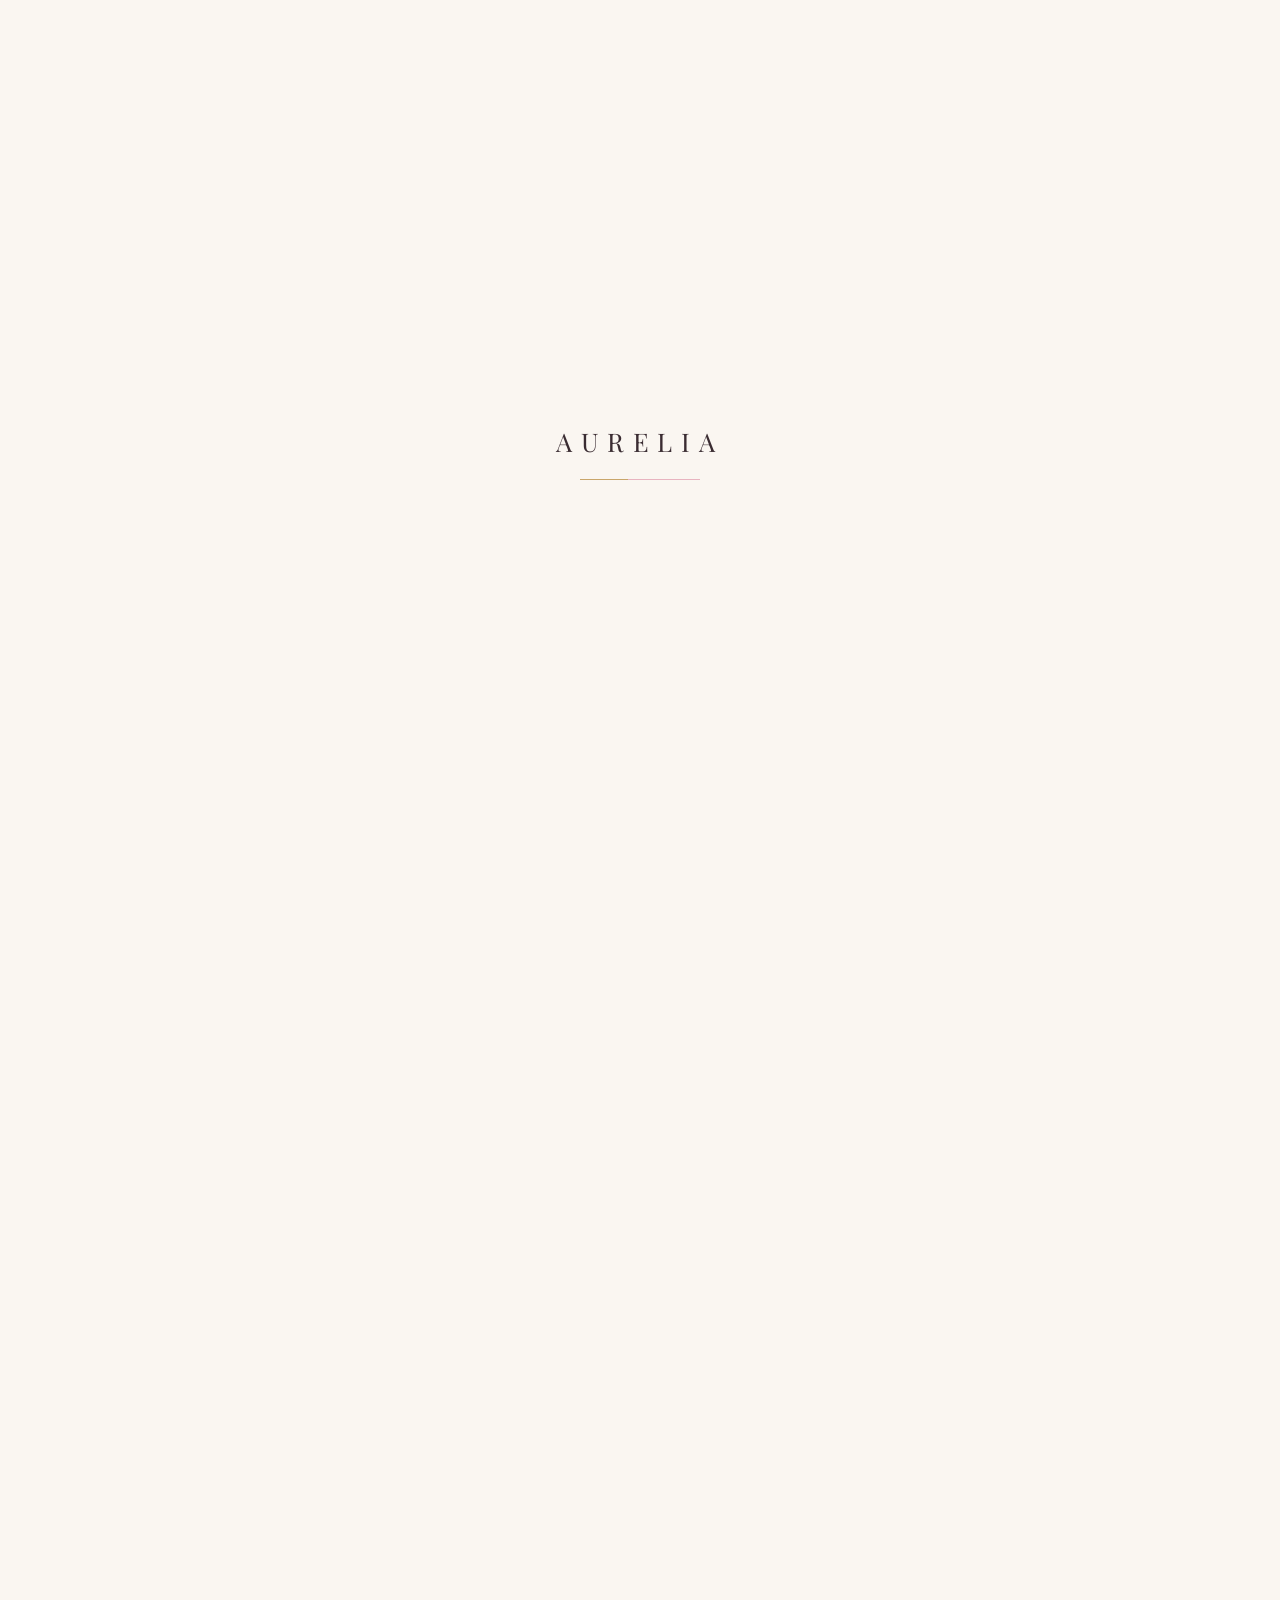
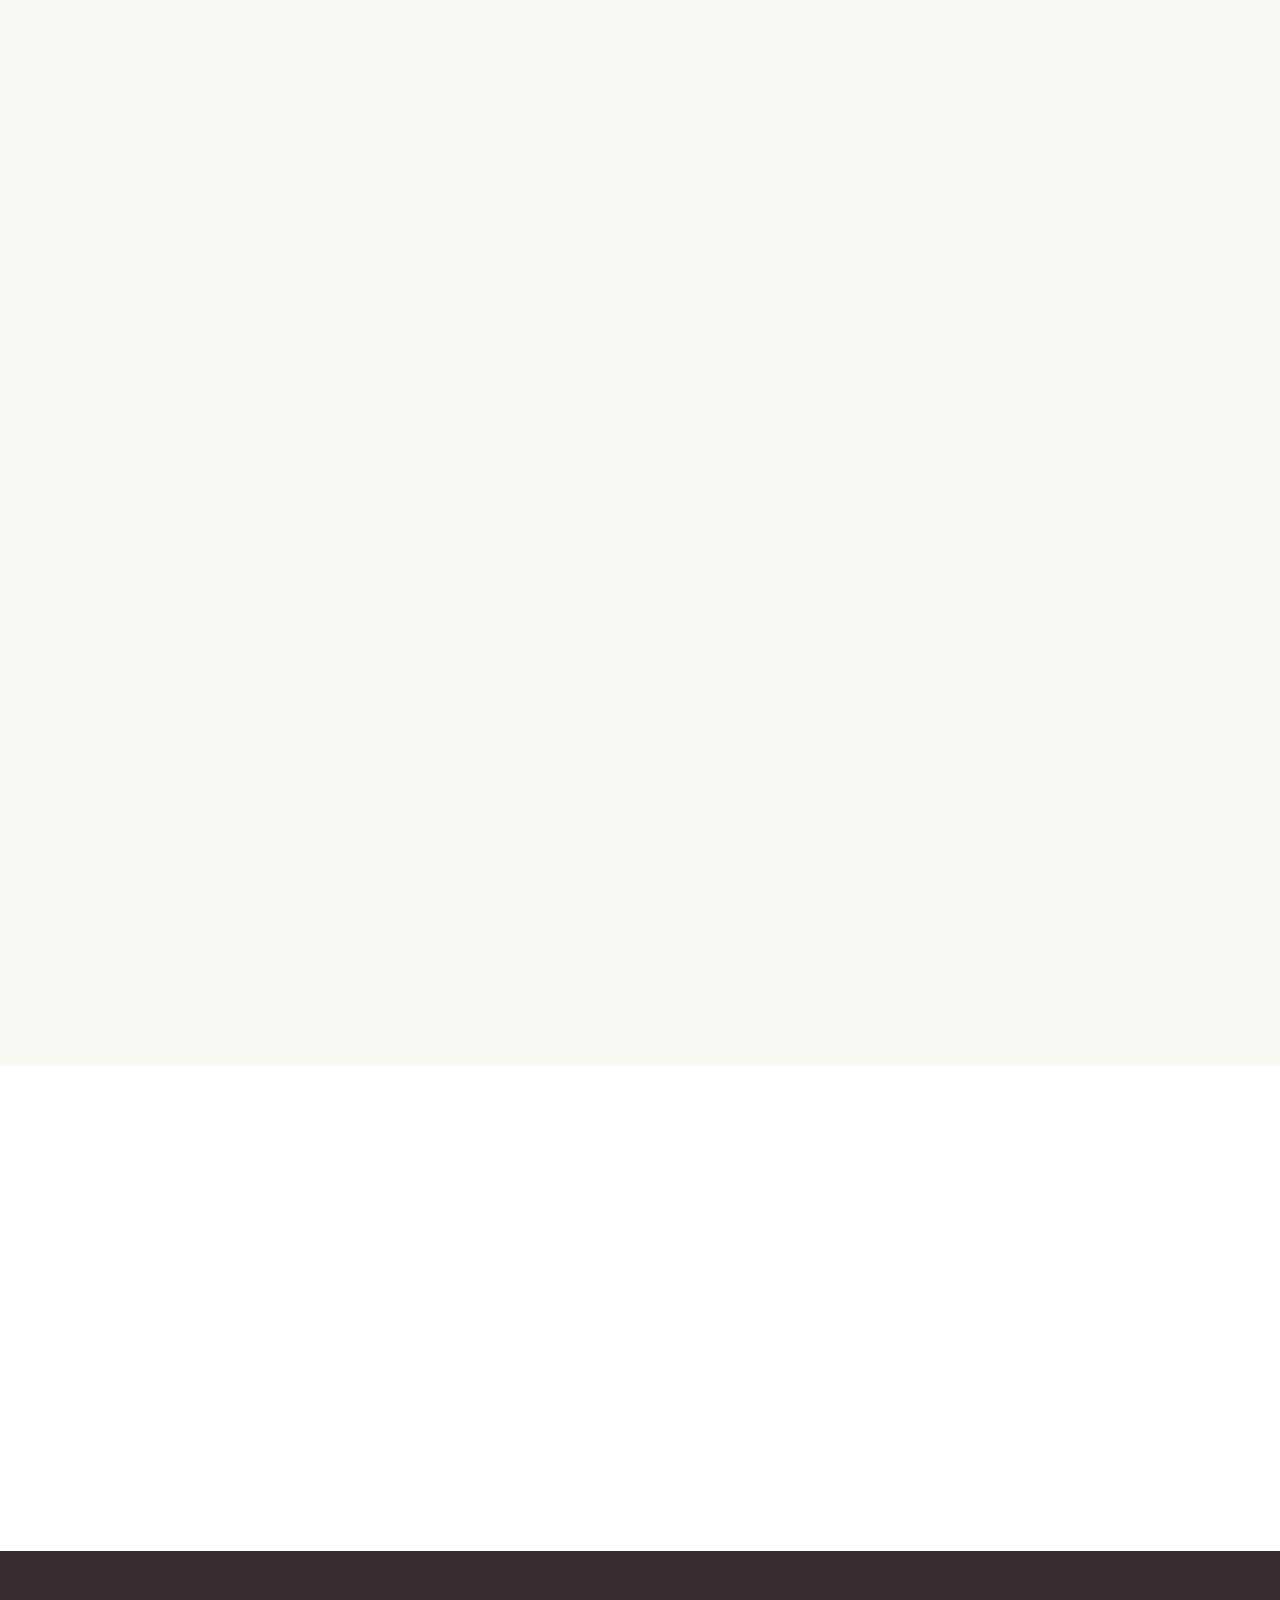
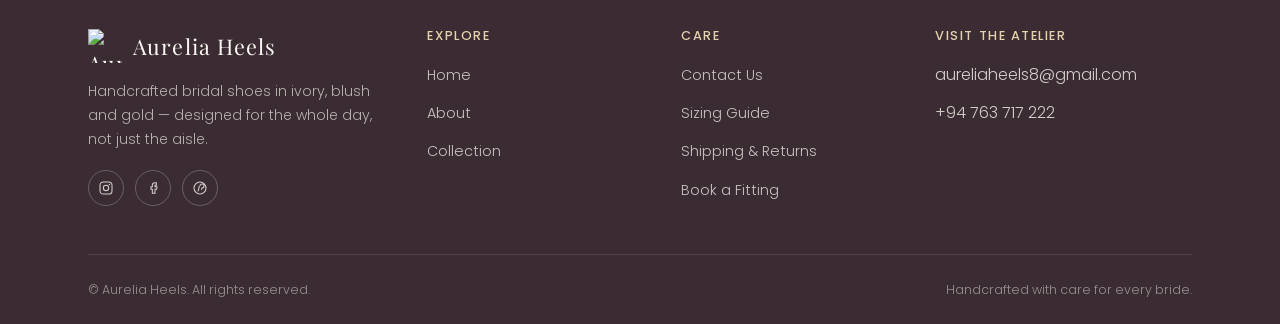
==== commit 0ad53b3d: "updated new designs" ====
--- a/collection.html
+++ b/collection.html
@@ -337,12 +337,12 @@
           </div>
           <div class="info">
             <h3>AH3-0001</h3>
-            <p class="price">LKR6500</p>
+            <p class="price">From LKR 5500</p>
             <p class="desc">Off White with gold stones 3&Prime; block heel.</p>
             <button type="button" class="btn btn-outline more-details-btn"
               data-images="images/1(2).jpeg, images/1(1).jpeg, images/1(3).jpeg, images/1(4).jpeg, images/1.png"
               data-title="AH3-0001"
-              data-price="LKR6500"
+              data-price="From LKR 5500 (Delivery free)"
               data-tag="New"
               data-desc="Color: Off White with gold stones|Heel height: 3&Prime; block heel|Made to order in your size">
               More Details
@@ -358,12 +358,12 @@
           </div>
           <div class="info">
             <h3>AH4-0002</h3>
-            <p class="price">LKR7700</p>
+            <p class="price">From LKR 5500</p>
             <p class="desc">Off White with gold stones 4&Prime; block heel.</p>
             <button type="button" class="btn btn-outline more-details-btn"
               data-images="images/4(2).jpeg, images/4(1).jpeg, images/4(3).jpeg, images/4.png"
               data-title="AH4-0002"
-              data-price="LKR7700"
+              data-price="From LKR 5500 (Delivery free)"
               data-tag="Bestseller"
               data-desc="Color: Off White with gold stones|Heel height: 4&Prime; block heel|Made to order in your size">
               More Details
@@ -378,12 +378,12 @@
           </div>
           <div class="info">
             <h3>AH2-0003</h3>
-            <p class="price">LKR5800</p>
+            <p class="price">From LKR 5500</p>
             <p class="desc">Off White with gold stones 2&Prime; box heel.</p>
             <button type="button" class="btn btn-outline more-details-btn"
               data-images="images/2.png, images/2(2).jpeg, images/2(3).jpeg, images/2(4).jpeg, images/2(5).jpeg"
               data-title="AH2-0003"
-              data-price="LKR5800"
+              data-price="From LKR 5500 (Delivery free)"
               data-tag="New"
               data-desc="Color: Off White with gold stones|Heel height: 2&Prime; box heel|Made to order in your size">
               More Details
@@ -398,12 +398,12 @@
           </div>
           <div class="info">
             <h3>AH1.5-0004</h3>
-            <p class="price">LKR5800</p>
+            <p class="price">From LKR 5500</p>
             <p class="desc">Mreoon pearls with gold stones 1.5&Prime; box heel. half shoe.</p>
             <button type="button" class="btn btn-outline more-details-btn"
               data-images="images/14 (6).png, images/14 (1).jpeg, images/14 (2).jpeg, images/14 (3).jpeg, images/14 (5).jpeg, images/14 (4).jpeg"
               data-title="AH1.5-0004"
-              data-price="LKR5800"
+              data-price="From LKR 5500 (Delivery free)"
               data-tag="Meroon"
               data-desc="Color: Maroon pearls with gold stones|Heel height: 1.5&Prime; box heel|Style: Half-shoe silhouette">
               More Details
@@ -418,12 +418,12 @@
           </div>
           <div class="info">
             <h3>AH0-0005</h3>
-            <p class="price">LKR5500</p>
+            <p class="price">From LKR 5500</p>
             <p class="desc">Off White pearls with gold stone, flat</p>
             <button type="button" class="btn btn-outline more-details-btn"
               data-images="images/07 - New design.png, images/07 (1).jpeg, images/07 (3).jpeg, images/07 (4).jpeg, images/07 (2).jpeg"
               data-title="AH0-0005"
-              data-price="LKR5500"
+              data-price="From LKR 5500 (Delivery free)"
               data-tag="Flats"
               data-desc="Color: Off White pearls with gold stone detailing|Heel height: Flat sole">
               More Details
@@ -438,12 +438,12 @@
           </div>
           <div class="info">
             <h3>AH3.5-0006</h3>
-            <p class="price">LKR6900</p>
+            <p class="price">From LKR 5500</p>
             <p class="desc">Pure White with silver stones 3.5&Prime; block heel</p>
             <button type="button" class="btn btn-outline more-details-btn"
               data-images="images/5.png, images/05 (1).jpeg, images/05 (2).jpeg, images/05 (3).jpeg, images/05 (4).jpeg, images/05 (5).jpeg"
               data-title="AH3.5-0006"
-              data-price="LKR6900"
+              data-price="From LKR 5500 (Delivery free)"
               data-tag="Evening"
               data-desc="Color: Pure White with silver stones|Heel height: 3.5&Prime; block heel|Made to order in your size">
               More Details
@@ -457,12 +457,12 @@
           </div>
           <div class="info">
             <h3>AH2.5-0007</h3>
-            <p class="price">LKR6100</p>
+            <p class="price">From LKR 5500</p>
             <p class="desc">Pure White with silver stones 2.5&Prime; block heel</p>
             <button type="button" class="btn btn-outline more-details-btn"
               data-images="images/6.png, images/6(1).png, images/6(2).png, images/6(3).png, images/6(4).png, images/6(5).png, images/6(6).png"
               data-title="AH2.5-0007"
-              data-price="LKR6100"
+              data-price="From LKR 5500 (Delivery free)"
               data-desc="Color: Pure White with silver stones|Heel height: 2.5&Prime; block heel|Made to order in your size">
               More Details
             </button>
@@ -476,12 +476,12 @@
           </div>
           <div class="info">
             <h3>AH5-0008</h3>
-            <p class="price">LKR8300</p>
+            <p class="price">From LKR 5500</p>
             <p class="desc">Gold with off-white pearls 5&Prime; block heel style.</p>
             <button type="button" class="btn btn-outline more-details-btn"
               data-images="images/08 - New design.png, images/8(1).png, images/8(2).jpeg, images/8(3).jpeg"
               data-title="AH5-0008"
-              data-price="LKR8300"
+              data-price="From LKR 5500 (Delivery free)"
               data-desc="Color: Gold with off-white pearls|Heel height: 5&Prime; block heel|Style: Statement piece for the reception">
               More Details
             </button>
@@ -494,12 +494,12 @@
           </div>
           <div class="info">
             <h3>AH3.5-0009</h3>
-            <p class="price">LKR7100</p>
+            <p class="price">From LKR 5500</p>
             <p class="desc">Color - Red pearls with silver stones 3.5&Prime; Red color block heel</p>
             <button type="button" class="btn btn-outline more-details-btn"
               data-images="images/9.png, images/9(1).png, images/9(2).png, images/9(3).png, images/9(4).png"
               data-title="AH3.5-0009"
-              data-price="LKR7100"
+              data-price="From LKR 5500 (Delivery free)"
               data-desc="Color: Red pearls with silver stones|Heel height: 3.5&Prime;|Style: Red colour block heel">
               More Details
             </button>
@@ -513,12 +513,12 @@
           </div>
           <div class="info">
             <h3>AH3.5-0010</h3>
-            <p class="price">LKR7100</p>
+            <p class="price">From LKR 5500</p>
             <p class="desc">Pure White with gold stones 3.5&Prime; block heel with X straps</p>
             <button type="button" class="btn btn-outline more-details-btn"
               data-images="images/10 - New design.png, images/10 (1).jpeg, images/10 (2).jpeg, images/10 (3).jpeg, images/10 (3).jpeg, images/10 (4).jpeg"
               data-title="AH3.5-0010"
-              data-price="LKR7100"
+              data-price="From LKR 5500 (Delivery free)"
               data-tag="Signature"
               data-desc="Color: Pure White with gold stones|Heel height: 3.5&Prime; block heel|Style: Elegant X straps">
               More Details
@@ -533,12 +533,12 @@
           </div>
           <div class="info">
             <h3>AH5.5-0011</h3>
-            <p class="price">LKR 8300</p>
+            <p class="price">From LKR 5500</p>
             <p class="desc">Hand-embroidered gold thread, 5.5&Prime; point heel, our most detailed style.</p>
             <button type="button" class="btn btn-outline more-details-btn"
               data-images="images/11 - New design.png, images/11 (2).jpeg, images/11 (3).jpeg, images/11 (4).jpeg, images/11 (5).jpeg, images/11 (6).jpeg"
               data-title="AH5.5-0011"
-              data-price="LKR 8300"
+              data-price="From LKR 5500 (Delivery free)"
               data-tag="Signature"
               data-desc="Detail: Hand-embroidered gold thread|Heel height: 5.5&Prime; point heel|Style: Our most detailed design">
               More Details
@@ -552,12 +552,12 @@
           </div>
           <div class="info">
             <h3>AH3-0012</h3>
-            <p class="price">LKR6500</p>
+            <p class="price">From LKR 5500</p>
             <p class="desc">Off White 3&Prime; block heel</p>
             <button type="button" class="btn btn-outline more-details-btn"
               data-images="images/13(3).jpeg, images/13(1).jpeg, images/13(2).jpeg, images/13(4).jpeg, images/13.jpeg,"
               data-title="AH3-0012"
-              data-price="LKR6500"
+              data-price="From LKR 5500 (Delivery free)"
               data-desc="Color: Off White|Heel height: 3&Prime; block heel|Made to order in your size">
               More Details
             </button>
@@ -572,12 +572,12 @@
           </div>
           <div class="info">
             <h3>AH1.5-0013</h3>
-            <p class="price">LKR5600</p>
+            <p class="price">From LKR 5500</p>
             <p class="desc">Off-white color, Gold stones 1.5&Prime; half shoe, block heel.</p>
             <button type="button" class="btn btn-outline more-details-btn"
               data-images="images/15 (3).jpeg, images/15 (1).jpeg, images/15 (2).jpeg, images/15 (4).jpeg, images/15 (5).jpeg, images/15(6).jpeg"
               data-title="AH1.5-0013"
-              data-price="LKR5600"
+              data-price="From LKR 5500 (Delivery free)"
               data-tag="Signature"
               data-desc="Color: Off-white with gold stones|Heel height: 1.5&Prime; block heel|Style: Half-shoe">
               More Details
@@ -592,12 +592,12 @@
           </div>
           <div class="info">
             <h3>AH3-0014</h3>
-            <p class="price">LKR5500</p>
+            <p class="price">From LKR 5500</p>
             <p class="desc">Pink half shoes 3&Prime; block heel</p>
             <button type="button" class="btn btn-outline more-details-btn"
               data-images="images/16-2.jpeg, images/16-3.jpeg, images/16-1.png, images/16-4.jpeg"
               data-title="AH3-0014"
-              data-price="LKR5500"
+              data-price="From LKR 5500 (Delivery free)"
               data-tag="Signature"
               data-desc="Color: Pink half shoes|Heel height: 3&Prime; block heel">
               More Details
@@ -612,12 +612,12 @@
           </div>
           <div class="info">
             <h3>AH3.5-0015</h3>
-            <p class="price">LKR7100</p>
+            <p class="price">From LKR 5500</p>
             <p class="desc">Pure White with silver stones 3.5&Prime; block heel with Our most detailed design</p>
             <button type="button" class="btn btn-outline more-details-btn"
               data-images="images/17 (5).jpeg, images/17 (1).jpeg, images/17 (2).jpeg, images/17 (6).jpeg, images/17 (3).jpeg, images/17 (4).jpeg"
               data-title="AH3.5-0015"
-              data-price="LKR7100"
+              data-price="From LKR 5500 (Delivery free)"
               data-tag="Signature"
               data-desc="Color: Pure White with silver stones|Heel height: 3.5&Prime; block heel|Style: Our most detailed design">
               More Details
@@ -631,12 +631,12 @@
           </div>
           <div class="info">
             <h3>AH3-0016 </h3>
-            <p class="price">LKR6500</p>
+            <p class="price">From LKR 5500</p>
             <p class="desc">Pure White 3&Prime; block heel</p>
             <button type="button" class="btn btn-outline more-details-btn"
               data-images="images/18 (1).jpeg, images/18 (2).jpeg, images/18.png"
               data-title="AH3-0016 "
-              data-price="LKR6500"
+              data-price="From LKR 5500 (Delivery free)"
               data-desc="Color: Pure White|Heel height: 3&Prime; block heel|Made to order in your size">
               More Details
             </button>
@@ -651,12 +651,12 @@
           </div>
           <div class="info">
             <h3>AH1.5-0017</h3>
-            <p class="price">LKR5600</p>
+            <p class="price">From LKR 5500</p>
             <p class="desc">Pure-white pearls with silver stones 1&Prime;  heel.</p>
             <button type="button" class="btn btn-outline more-details-btn"
               data-images="images/19 (1).jpeg, images/19 (2).jpeg, images/19 (6).jpeg, images/19 (3).jpeg, images/19 (5).jpeg, images/19 (4).jpeg"
               data-title="AH1.5-0017"
-              data-price="LKR5800"
+              data-price="From LKR 5500 (Delivery free)"
               data-tag="heels"
               data-desc="Color: pure-white pearls with silver stones|Heel height: 1&Prime; ovel heel|Style: heel">
               More Details
@@ -667,17 +667,17 @@
 
         <article class="shoe-card reveal" data-category="heels">
           <div class="thumb">
-            <span class="quick-tag">Meroon</span>
+            <span class="quick-tag">Heels</span>
             <img src="images/20 (1).jpg" alt="AH1-0018 — off-white pearl bridal heel with gold stones" width="500" height="625" loading="lazy">
           </div>
           <div class="info">
             <h3>AH1-0018</h3>
-            <p class="price">LKR5800</p>
+            <p class="price">From LKR 5500</p>
             <p class="desc">Off-white pearls with gold stones 1&Prime; box heel. half shoe.</p>
             <button type="button" class="btn btn-outline more-details-btn"
               data-images="images/20 (1).jpg, images/20 (9).jpg, images/20 (6).jpg, images/20 (3).jpg, images/20 (5).jpg, images/20 (4).jpg, images/20 (8).jpg, images/20 (7).jpg, images/20 (2).jpg"
               data-title="AH1-0018"
-              data-price="LKR5600"
+              data-price="From LKR 5500 (Delivery free)"
               data-tag="heels"
               data-desc="Color: Off-white pearls with gold stones|Heel height: 1&Prime; box heel|Style: Half-shoe silhouette">
               More Details
@@ -686,6 +686,91 @@
         </article>
 
 
+        <article class="shoe-card reveal" data-category="heels">
+          <div class="thumb">
+            <span class="quick-tag">Heels</span>
+            <img src="images/21(5).jpeg" alt="AH5-0019 — off-white pearl bridal heel with gold stones" width="500" height="625" loading="lazy">
+          </div>
+          <div class="info">
+            <h3>AH5-0019</h3>
+            <p class="price">From LKR 5500</p>
+            <p class="desc">Off-white pearls with gold stones 5&Prime; box heel .</p>
+            <button type="button" class="btn btn-outline more-details-btn"
+              data-images="images/21(1).jpeg, images/21(2).jpeg, images/21(4).jpeg, images/21(7).jpeg, images/21(5).jpeg, images/21(7).jpeg, images/21(8).jpeg, images/21(9).jpeg, images/21(10).jpeg, images/21(11).jpeg"
+              data-title="AH1-0018"
+              data-price="From LKR 5500 (Delivery free)"
+              data-tag="heels"
+              data-desc="Color: Off-white pearls with gold stones|Heel height: 5&Prime; box heel|Style: Box Heel">
+              More Details
+            </button>
+          </div>
+        </article>
+
+
+
+
+        <article class="shoe-card reveal" data-category="heels">
+          <div class="thumb">
+            <span class="quick-tag">Maroon</span>
+            <img src="images/22(5).webp" alt="AH4-0020 — maroon pearl bridal heel with gold stones" width="500" height="625" loading="lazy">
+          </div>
+          <div class="info">
+            <h3>AH4-0020</h3>
+            <p class="price">From LKR 5500</p>
+            <p class="desc">Maroon pearls with gold stones 4&Prime; box heel .</p>
+            <button type="button" class="btn btn-outline more-details-btn"
+              data-images="images/22(1).webp, images/22(2).webp, images/22(3).webp, images/22(4).webp, images/22(5).webp, images/22(6).webp, images/22(7).webp, images/22(8).webp"
+              data-title="AH4-0020"
+              data-price="From LKR 5500 (Delivery free)"
+              data-tag="heels"
+              data-desc="Color: Maroon pearls with gold stones|Heel height: 4&Prime; box heel|Style: Box Heel">
+              More Details
+            </button>
+          </div>
+        </article>
+
+
+
+      <article class="shoe-card reveal" data-category="heels">
+          <div class="thumb">
+            <span class="quick-tag">Heels</span>
+            <img src="images/23(2).jpeg" alt="AH4-0021 — off-white pearl bridal heel with gold stones" width="500" height="625" loading="lazy">
+          </div>
+          <div class="info">
+            <h3>AH4-0021</h3>
+            <p class="price">From LKR 5500</p>
+            <p class="desc">Off-white pearls with gold stones 4&Prime; box heel .</p>
+            <button type="button" class="btn btn-outline more-details-btn"
+              data-images="images/23(1).jpeg, images/23(2).jpeg, images/23(4).jpeg, images/23(4).jpeg, images/23(5).jpeg, images/23(7).jpeg, images/23(6).jpeg, images/23(3).jpeg"
+              data-title="AH4-0021"
+              data-price="From LKR 5500 (Delivery free)"
+              data-tag="heels"
+              data-desc="Color: Off-white pearls with gold stones|Heel height: 4&Prime; box heel|Style: Box Heel">
+              More Details
+            </button>
+          </div>
+        </article>
+
+
+        <article class="shoe-card reveal" data-category="heels">
+          <div class="thumb">
+            <span class="quick-tag">Heels</span>
+            <img src="images/24(2).jpeg" alt="AH4-0022 — brown pearl bridal heel with gold stones" width="500" height="625" loading="lazy">
+          </div>
+          <div class="info">
+            <h3>AH4-0022</h3>
+            <p class="price">From LKR 5500</p>
+            <p class="desc">Brown pearls with gold stones 4&Prime; box heel .</p>
+            <button type="button" class="btn btn-outline more-details-btn"
+              data-images="images/24(1).jpeg, images/24(2).jpeg, images/24(3).jpeg, images/24(4).jpeg, images/24(5).jpeg, images/24(6).jpeg, images/24(7).jpeg, images/24(8).jpeg"
+              data-title="AH4-0022"
+              data-price="From LKR 5500 (Delivery free)"
+              data-tag="heels"
+              data-desc="Color: brown pearls with gold stones|Heel height: 4&Prime; box heel|Style: Box Heel">
+              More Details
+            </button>
+          </div>
+        </article>
         <!--
           ============================================================
           CUSTOM DESIGNS TILE — sits as the last item in the grid,
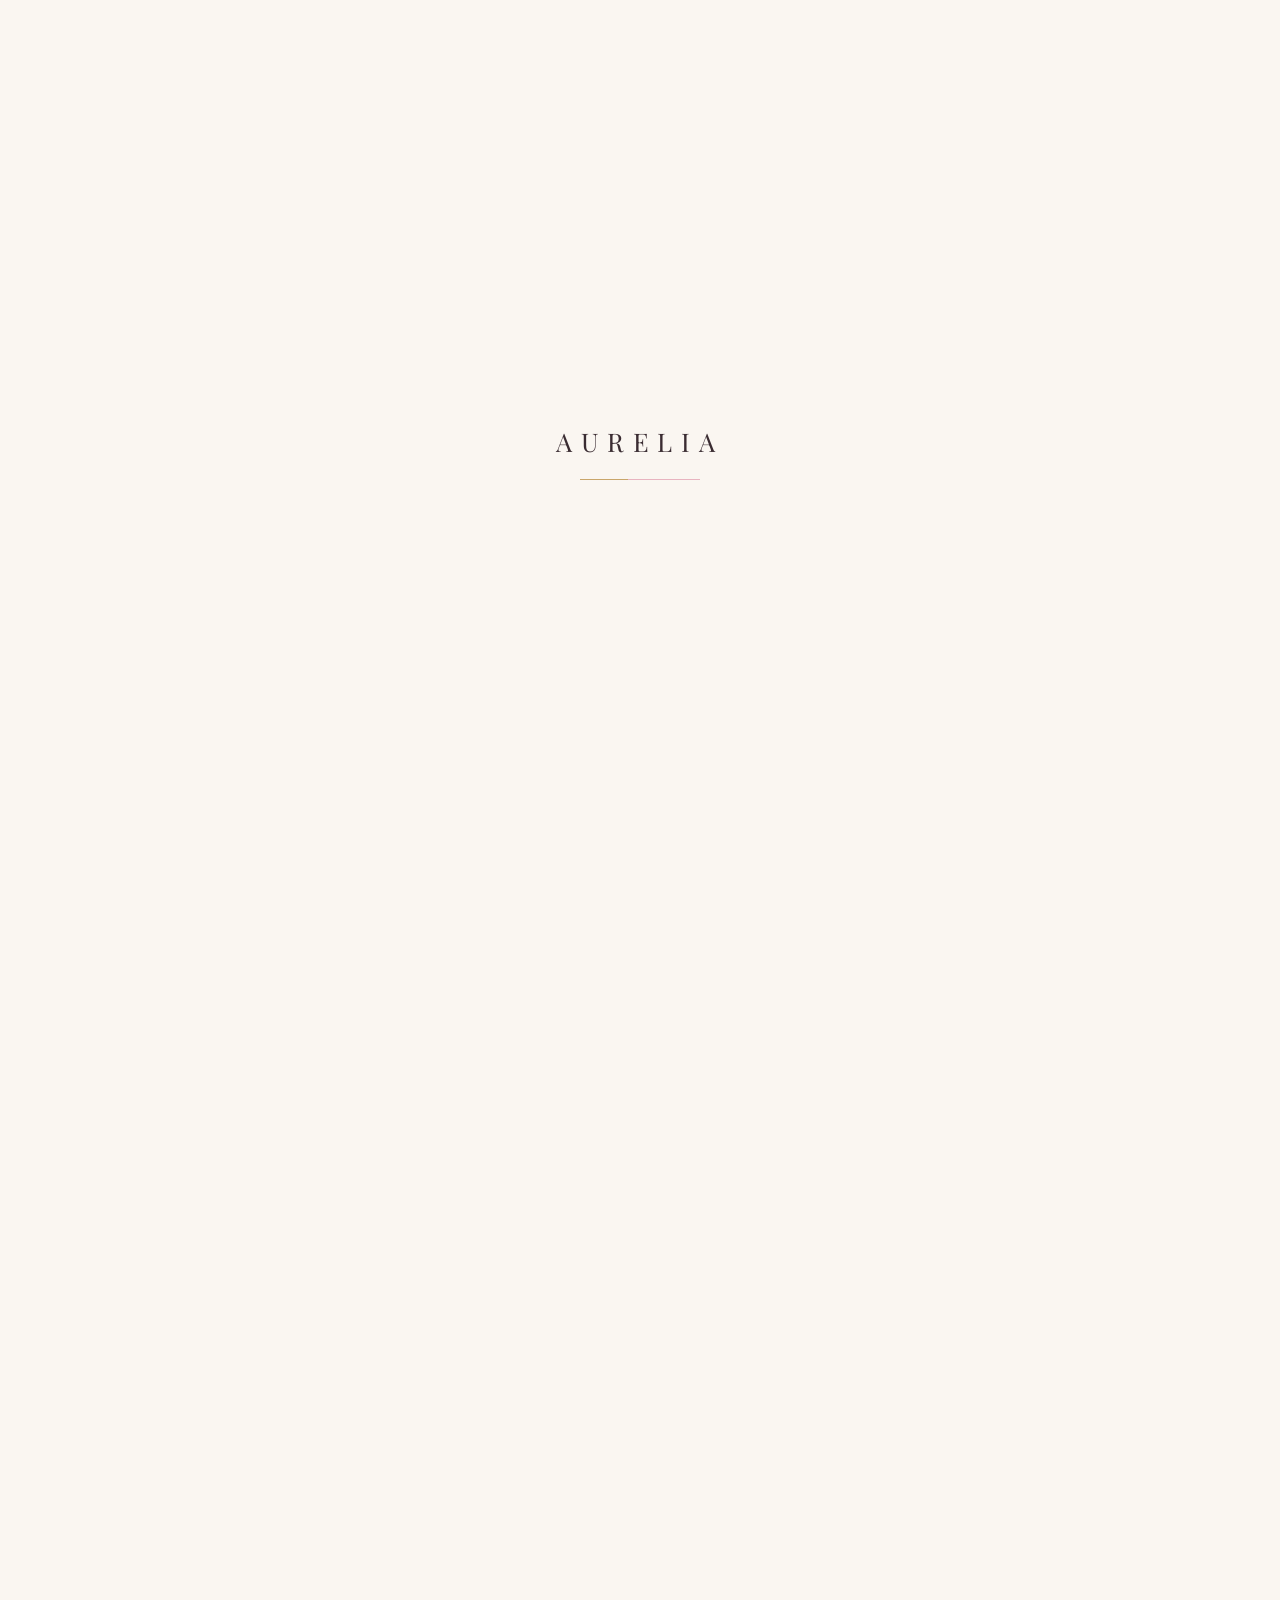
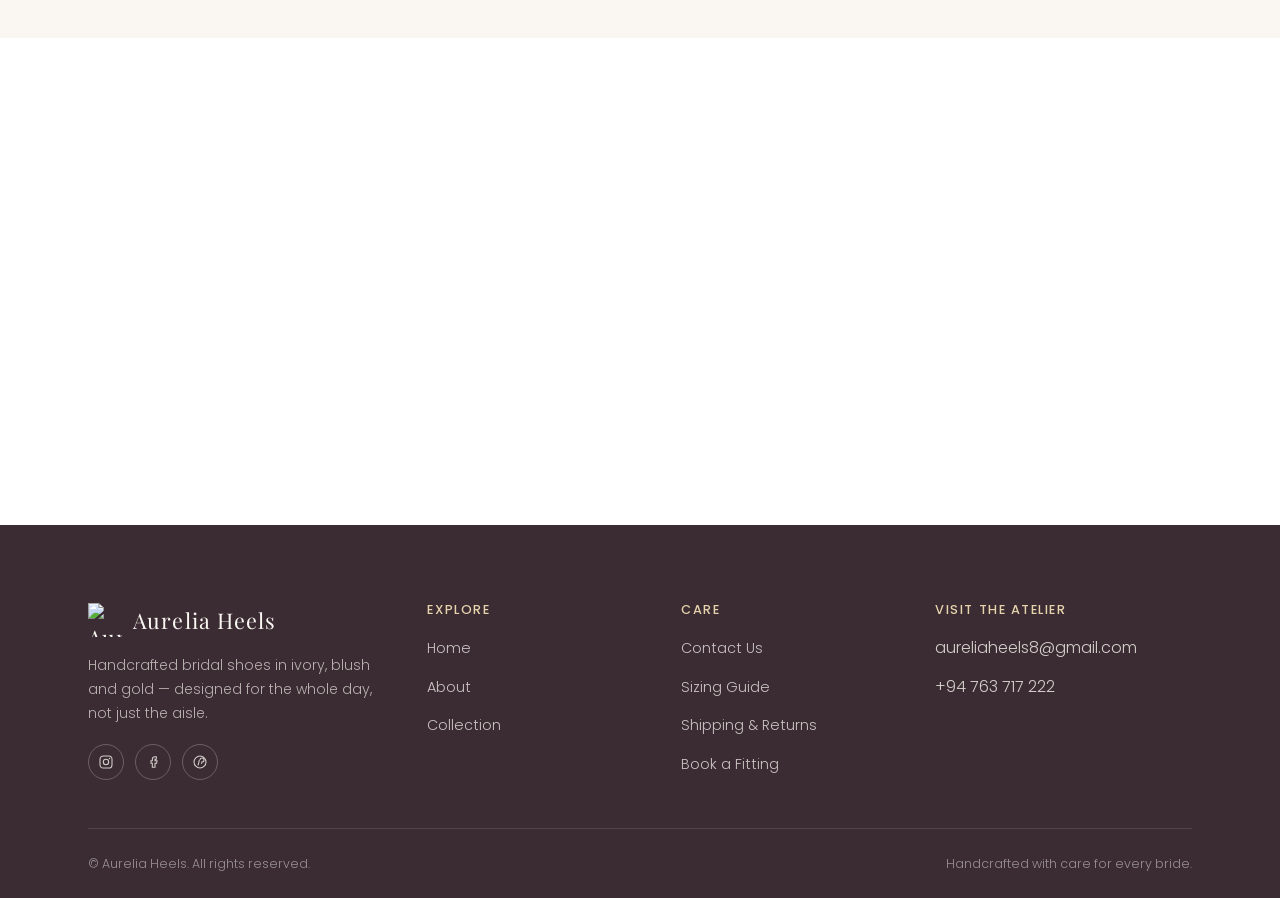
==== commit b93033d0: "update new collection" ====
--- a/collection.html
+++ b/collection.html
@@ -337,14 +337,14 @@
           </div>
           <div class="info">
             <h3>AH3-0001</h3>
-            <p class="price">From LKR 5500</p>
-            <p class="desc">Off White with gold stones 3&Prime; block heel.</p>
+            <p class="price">LKR 6900</p>
+            <p class="desc">Off White with gold stones 3.5&Prime; block heel.</p>
             <button type="button" class="btn btn-outline more-details-btn"
               data-images="images/1(2).jpeg, images/1(1).jpeg, images/1(3).jpeg, images/1(4).jpeg, images/1.png"
               data-title="AH3-0001"
-              data-price="From LKR 5500 (Delivery free)"
+              data-price="LKR 6900"
               data-tag="New"
-              data-desc="Color: Off White with gold stones|Heel height: 3&Prime; block heel|Made to order in your size">
+              data-desc="Color: Off White with gold stones|Heel height: 3.5&Prime; block heel|Made to order in your size|Price depends on shoe size and heel height| Delivery Free">
               More Details
             </button>
           </div>
@@ -358,14 +358,14 @@
           </div>
           <div class="info">
             <h3>AH4-0002</h3>
-            <p class="price">From LKR 5500</p>
+            <p class="price">LKR 7700</p>
             <p class="desc">Off White with gold stones 4&Prime; block heel.</p>
             <button type="button" class="btn btn-outline more-details-btn"
               data-images="images/4(2).jpeg, images/4(1).jpeg, images/4(3).jpeg, images/4.png"
               data-title="AH4-0002"
-              data-price="From LKR 5500 (Delivery free)"
+              data-price="LKR 7700"
               data-tag="Bestseller"
-              data-desc="Color: Off White with gold stones|Heel height: 4&Prime; block heel|Made to order in your size">
+              data-desc="Color: Off White with gold stones|Heel height: 4&Prime; block heel|Made to order in your size|Price depends on shoe size and heel height| Delivery Free">
               More Details
             </button>
           </div>
@@ -378,14 +378,14 @@
           </div>
           <div class="info">
             <h3>AH2-0003</h3>
-            <p class="price">From LKR 5500</p>
+            <p class="price">LKR 5800</p>
             <p class="desc">Off White with gold stones 2&Prime; box heel.</p>
             <button type="button" class="btn btn-outline more-details-btn"
               data-images="images/2.png, images/2(2).jpeg, images/2(3).jpeg, images/2(4).jpeg, images/2(5).jpeg"
               data-title="AH2-0003"
-              data-price="From LKR 5500 (Delivery free)"
+              data-price="LKR 5800"
               data-tag="New"
-              data-desc="Color: Off White with gold stones|Heel height: 2&Prime; box heel|Made to order in your size">
+              data-desc="Color: Off White with gold stones|Heel height: 2&Prime; box heel|Made to order in your size|Price depends on shoe size and heel height| Delivery Free">
               More Details
             </button>
           </div>
@@ -398,14 +398,14 @@
           </div>
           <div class="info">
             <h3>AH1.5-0004</h3>
-            <p class="price">From LKR 5500</p>
+            <p class="price">LKR 6100</p>
             <p class="desc">Mreoon pearls with gold stones 1.5&Prime; box heel. half shoe.</p>
             <button type="button" class="btn btn-outline more-details-btn"
               data-images="images/14 (6).png, images/14 (1).jpeg, images/14 (2).jpeg, images/14 (3).jpeg, images/14 (5).jpeg, images/14 (4).jpeg"
               data-title="AH1.5-0004"
-              data-price="From LKR 5500 (Delivery free)"
+              data-price="LKR 6100"
               data-tag="Meroon"
-              data-desc="Color: Maroon pearls with gold stones|Heel height: 1.5&Prime; box heel|Style: Half-shoe silhouette">
+              data-desc="Color: Maroon pearls with gold stones|Heel height: 1.5&Prime; box heel|Style: Half-shoe silhouette|Price depends on shoe size and heel height| Delivery Free">
               More Details
             </button>
           </div>
@@ -418,34 +418,34 @@
           </div>
           <div class="info">
             <h3>AH0-0005</h3>
-            <p class="price">From LKR 5500</p>
+            <p class="price">LKR 5500</p>
             <p class="desc">Off White pearls with gold stone, flat</p>
             <button type="button" class="btn btn-outline more-details-btn"
               data-images="images/07 - New design.png, images/07 (1).jpeg, images/07 (3).jpeg, images/07 (4).jpeg, images/07 (2).jpeg"
               data-title="AH0-0005"
-              data-price="From LKR 5500 (Delivery free)"
+              data-price="LKR 5500"
               data-tag="Flats"
-              data-desc="Color: Off White pearls with gold stone detailing|Heel height: Flat sole">
-              More Details
-            </button>
-          </div>
-        </article>
-
-        <article class="shoe-card reveal" data-category="heels">
-          <div class="thumb">
-            <span class="quick-tag">Evening</span>
+              data-desc="Color: Off White pearls with gold stone detailing|Heel height: Flat sole|Price depends on shoe size and heel height| Delivery Free">
+              More Details
+            </button>
+          </div>
+        </article>
+
+        <article class="shoe-card reveal" data-category="heels">
+          <div class="thumb">
+            <span class="quick-tag">Unique</span>
             <img src="images/5.png" alt="AH3.5-0006 — pure white bridal sandal heel with silver stones" width="500" height="625" loading="lazy">
           </div>
           <div class="info">
             <h3>AH3.5-0006</h3>
-            <p class="price">From LKR 5500</p>
+            <p class="price">LKR 6900</p>
             <p class="desc">Pure White with silver stones 3.5&Prime; block heel</p>
             <button type="button" class="btn btn-outline more-details-btn"
               data-images="images/5.png, images/05 (1).jpeg, images/05 (2).jpeg, images/05 (3).jpeg, images/05 (4).jpeg, images/05 (5).jpeg"
               data-title="AH3.5-0006"
-              data-price="From LKR 5500 (Delivery free)"
-              data-tag="Evening"
-              data-desc="Color: Pure White with silver stones|Heel height: 3.5&Prime; block heel|Made to order in your size">
+              data-price="LKR 6900"
+              data-tag="Unique"
+              data-desc="Color: Pure White with silver stones|Heel height: 3.5&Prime; block heel|Made to order in your size|Price depends on shoe size and heel height| Delivery Free">
               More Details
             </button>
           </div>
@@ -457,13 +457,13 @@
           </div>
           <div class="info">
             <h3>AH2.5-0007</h3>
-            <p class="price">From LKR 5500</p>
+            <p class="price">LKR 6100</p>
             <p class="desc">Pure White with silver stones 2.5&Prime; block heel</p>
             <button type="button" class="btn btn-outline more-details-btn"
               data-images="images/6.png, images/6(1).png, images/6(2).png, images/6(3).png, images/6(4).png, images/6(5).png, images/6(6).png"
               data-title="AH2.5-0007"
-              data-price="From LKR 5500 (Delivery free)"
-              data-desc="Color: Pure White with silver stones|Heel height: 2.5&Prime; block heel|Made to order in your size">
+              data-price="LKR 6100"
+              data-desc="Color: Pure White with silver stones|Heel height: 2.5&Prime; block heel|Made to order in your size|Price depends on shoe size and heel height| Delivery Free">
               More Details
             </button>
           </div>
@@ -476,13 +476,13 @@
           </div>
           <div class="info">
             <h3>AH5-0008</h3>
-            <p class="price">From LKR 5500</p>
+            <p class="price">LKR 8300</p>
             <p class="desc">Gold with off-white pearls 5&Prime; block heel style.</p>
             <button type="button" class="btn btn-outline more-details-btn"
               data-images="images/08 - New design.png, images/8(1).png, images/8(2).jpeg, images/8(3).jpeg"
               data-title="AH5-0008"
-              data-price="From LKR 5500 (Delivery free)"
-              data-desc="Color: Gold with off-white pearls|Heel height: 5&Prime; block heel|Style: Statement piece for the reception">
+              data-price="LKR 8300"
+              data-desc="Color: Gold with off-white pearls|Heel height: 5&Prime; block heel|Style: Statement piece for the reception|Price depends on shoe size and heel height| Delivery Free">
               More Details
             </button>
           </div>
@@ -494,13 +494,13 @@
           </div>
           <div class="info">
             <h3>AH3.5-0009</h3>
-            <p class="price">From LKR 5500</p>
+            <p class="price">LKR 7100</p>
             <p class="desc">Color - Red pearls with silver stones 3.5&Prime; Red color block heel</p>
             <button type="button" class="btn btn-outline more-details-btn"
               data-images="images/9.png, images/9(1).png, images/9(2).png, images/9(3).png, images/9(4).png"
               data-title="AH3.5-0009"
-              data-price="From LKR 5500 (Delivery free)"
-              data-desc="Color: Red pearls with silver stones|Heel height: 3.5&Prime;|Style: Red colour block heel">
+              data-price="LKR 7100"
+              data-desc="Color: Red pearls with silver stones|Heel height: 3.5&Prime;|Style: Red colour block heel|Price depends on shoe size and heel height| Delivery Free">
               More Details
             </button>
           </div>
@@ -513,14 +513,14 @@
           </div>
           <div class="info">
             <h3>AH3.5-0010</h3>
-            <p class="price">From LKR 5500</p>
+            <p class="price">LKR 7100</p>
             <p class="desc">Pure White with gold stones 3.5&Prime; block heel with X straps</p>
             <button type="button" class="btn btn-outline more-details-btn"
               data-images="images/10 - New design.png, images/10 (1).jpeg, images/10 (2).jpeg, images/10 (3).jpeg, images/10 (3).jpeg, images/10 (4).jpeg"
               data-title="AH3.5-0010"
-              data-price="From LKR 5500 (Delivery free)"
+              data-price="LKR 7100"
               data-tag="Signature"
-              data-desc="Color: Pure White with gold stones|Heel height: 3.5&Prime; block heel|Style: Elegant X straps">
+              data-desc="Color: Pure White with gold stones|Heel height: 3.5&Prime; block heel|Style: Elegant X straps|Price depends on shoe size and heel height| Delivery Free">
               More Details
             </button>
           </div>
@@ -533,14 +533,14 @@
           </div>
           <div class="info">
             <h3>AH5.5-0011</h3>
-            <p class="price">From LKR 5500</p>
+            <p class="price">LKR 8300</p>
             <p class="desc">Hand-embroidered gold thread, 5.5&Prime; point heel, our most detailed style.</p>
             <button type="button" class="btn btn-outline more-details-btn"
               data-images="images/11 - New design.png, images/11 (2).jpeg, images/11 (3).jpeg, images/11 (4).jpeg, images/11 (5).jpeg, images/11 (6).jpeg"
               data-title="AH5.5-0011"
-              data-price="From LKR 5500 (Delivery free)"
+              data-price="LKR 8300"
               data-tag="Signature"
-              data-desc="Detail: Hand-embroidered gold thread|Heel height: 5.5&Prime; point heel|Style: Our most detailed design">
+              data-desc="Detail: Hand-embroidered gold thread|Heel height: 5.5&Prime; point heel|Style: Our most detailed design|Price depends on shoe size and heel height| Delivery Free">
               More Details
             </button>
           </div>
@@ -552,13 +552,13 @@
           </div>
           <div class="info">
             <h3>AH3-0012</h3>
-            <p class="price">From LKR 5500</p>
+            <p class="price">LKR 6500</p>
             <p class="desc">Off White 3&Prime; block heel</p>
             <button type="button" class="btn btn-outline more-details-btn"
               data-images="images/13(3).jpeg, images/13(1).jpeg, images/13(2).jpeg, images/13(4).jpeg, images/13.jpeg,"
               data-title="AH3-0012"
-              data-price="From LKR 5500 (Delivery free)"
-              data-desc="Color: Off White|Heel height: 3&Prime; block heel|Made to order in your size">
+              data-price="LKR 6500"
+              data-desc="Color: Off White|Heel height: 3&Prime; block heel|Made to order in your size|Price depends on shoe size and heel height| Delivery Free">
               More Details
             </button>
           </div>
@@ -572,14 +572,14 @@
           </div>
           <div class="info">
             <h3>AH1.5-0013</h3>
-            <p class="price">From LKR 5500</p>
+            <p class="price">LKR 5600</p>
             <p class="desc">Off-white color, Gold stones 1.5&Prime; half shoe, block heel.</p>
             <button type="button" class="btn btn-outline more-details-btn"
               data-images="images/15 (3).jpeg, images/15 (1).jpeg, images/15 (2).jpeg, images/15 (4).jpeg, images/15 (5).jpeg, images/15(6).jpeg"
               data-title="AH1.5-0013"
-              data-price="From LKR 5500 (Delivery free)"
+              data-price="LKR 5600"
               data-tag="Signature"
-              data-desc="Color: Off-white with gold stones|Heel height: 1.5&Prime; block heel|Style: Half-shoe">
+              data-desc="Color: Off-white with gold stones|Heel height: 1.5&Prime; block heel|Style: shoe|Price depends on shoe size and heel height| Delivery Free">
               More Details
             </button>
           </div>
@@ -592,14 +592,14 @@
           </div>
           <div class="info">
             <h3>AH3-0014</h3>
-            <p class="price">From LKR 5500</p>
+            <p class="price">LKR 5500</p>
             <p class="desc">Pink half shoes 3&Prime; block heel</p>
             <button type="button" class="btn btn-outline more-details-btn"
               data-images="images/16-2.jpeg, images/16-3.jpeg, images/16-1.png, images/16-4.jpeg"
               data-title="AH3-0014"
-              data-price="From LKR 5500 (Delivery free)"
+              data-price="LKR 5500"
               data-tag="Signature"
-              data-desc="Color: Pink half shoes|Heel height: 3&Prime; block heel">
+              data-desc="Color: Pink half shoes|Heel height: 3&Prime; block heel|Price depends on shoe size and heel height| Delivery Free">
               More Details
             </button>
           </div>
@@ -612,14 +612,14 @@
           </div>
           <div class="info">
             <h3>AH3.5-0015</h3>
-            <p class="price">From LKR 5500</p>
+            <p class="price">LKR 7100</p>
             <p class="desc">Pure White with silver stones 3.5&Prime; block heel with Our most detailed design</p>
             <button type="button" class="btn btn-outline more-details-btn"
               data-images="images/17 (5).jpeg, images/17 (1).jpeg, images/17 (2).jpeg, images/17 (6).jpeg, images/17 (3).jpeg, images/17 (4).jpeg"
               data-title="AH3.5-0015"
-              data-price="From LKR 5500 (Delivery free)"
+              data-price="LKR 7100"
               data-tag="Signature"
-              data-desc="Color: Pure White with silver stones|Heel height: 3.5&Prime; block heel|Style: Our most detailed design">
+              data-desc="Color: Pure White with silver stones|Heel height: 3.5&Prime; block heel|Style: Our most detailed design|Price depends on shoe size and heel height| Delivery Free">
               More Details
             </button>
           </div>
@@ -631,13 +631,13 @@
           </div>
           <div class="info">
             <h3>AH3-0016 </h3>
-            <p class="price">From LKR 5500</p>
+            <p class="price">LKR 6500</p>
             <p class="desc">Pure White 3&Prime; block heel</p>
             <button type="button" class="btn btn-outline more-details-btn"
               data-images="images/18 (1).jpeg, images/18 (2).jpeg, images/18.png"
               data-title="AH3-0016 "
-              data-price="From LKR 5500 (Delivery free)"
-              data-desc="Color: Pure White|Heel height: 3&Prime; block heel|Made to order in your size">
+              data-price="LKR 6500"
+              data-desc="Color: Pure White|Heel height: 3&Prime; block heel|Made to order in your size|Price depends on shoe size and heel height| Delivery Free">
               More Details
             </button>
           </div>
@@ -651,14 +651,14 @@
           </div>
           <div class="info">
             <h3>AH1.5-0017</h3>
-            <p class="price">From LKR 5500</p>
-            <p class="desc">Pure-white pearls with silver stones 1&Prime;  heel.</p>
+            <p class="price">LKR 6000</p>
+            <p class="desc">Off-white pearls with Gold stones 1.5&Prime;  Bolck heel.Half shoes</p>
             <button type="button" class="btn btn-outline more-details-btn"
               data-images="images/19 (1).jpeg, images/19 (2).jpeg, images/19 (6).jpeg, images/19 (3).jpeg, images/19 (5).jpeg, images/19 (4).jpeg"
               data-title="AH1.5-0017"
-              data-price="From LKR 5500 (Delivery free)"
+              data-price="LKR 6000"
               data-tag="heels"
-              data-desc="Color: pure-white pearls with silver stones|Heel height: 1&Prime; ovel heel|Style: heel">
+              data-desc="Color: Off-white pearls with Gold stones|Heel height: 1.5&Prime; ovel heel|Style: heel|Price depends on shoe size and heel height| Delivery Free">
               More Details
             </button>
           </div>
@@ -672,14 +672,14 @@
           </div>
           <div class="info">
             <h3>AH1-0018</h3>
-            <p class="price">From LKR 5500</p>
-            <p class="desc">Off-white pearls with gold stones 1&Prime; box heel. half shoe.</p>
+            <p class="price">LKR 5600</p>
+            <p class="desc">Pure-white pearls with silver stones 1&Prime; box heel.</p>
             <button type="button" class="btn btn-outline more-details-btn"
               data-images="images/20 (1).jpg, images/20 (9).jpg, images/20 (6).jpg, images/20 (3).jpg, images/20 (5).jpg, images/20 (4).jpg, images/20 (8).jpg, images/20 (7).jpg, images/20 (2).jpg"
               data-title="AH1-0018"
-              data-price="From LKR 5500 (Delivery free)"
+              data-price="LKR 5600"
               data-tag="heels"
-              data-desc="Color: Off-white pearls with gold stones|Heel height: 1&Prime; box heel|Style: Half-shoe silhouette">
+              data-desc="Color: pure-white pearls with silver stones|Heel height: 1&Prime; ovel heel|Style: Box Heel|Price depends on shoe size and heel height| Delivery Free">
               More Details
             </button>
           </div>
@@ -693,14 +693,14 @@
           </div>
           <div class="info">
             <h3>AH5-0019</h3>
-            <p class="price">From LKR 5500</p>
+            <p class="price">LKR 8600</p>
             <p class="desc">Off-white pearls with gold stones 5&Prime; box heel .</p>
             <button type="button" class="btn btn-outline more-details-btn"
               data-images="images/21(1).jpeg, images/21(2).jpeg, images/21(4).jpeg, images/21(7).jpeg, images/21(5).jpeg, images/21(7).jpeg, images/21(8).jpeg, images/21(9).jpeg, images/21(10).jpeg, images/21(11).jpeg"
-              data-title="AH1-0018"
-              data-price="From LKR 5500 (Delivery free)"
+              data-title="AH5-0019"
+              data-price="LKR 8600"
               data-tag="heels"
-              data-desc="Color: Off-white pearls with gold stones|Heel height: 5&Prime; box heel|Style: Box Heel">
+              data-desc="Color: Off-white pearls with gold stones|Heel height: 5&Prime; box heel|Style: Box Heel|Price depends on shoe size and heel height| Delivery Free">
               More Details
             </button>
           </div>
@@ -716,14 +716,14 @@
           </div>
           <div class="info">
             <h3>AH4-0020</h3>
-            <p class="price">From LKR 5500</p>
-            <p class="desc">Maroon pearls with gold stones 4&Prime; box heel .</p>
+            <p class="price">LKR 8300</p>
+            <p class="desc">Maroon pearls with gold stones 4.5&Prime; box heel .</p>
             <button type="button" class="btn btn-outline more-details-btn"
               data-images="images/22(1).webp, images/22(2).webp, images/22(3).webp, images/22(4).webp, images/22(5).webp, images/22(6).webp, images/22(7).webp, images/22(8).webp"
               data-title="AH4-0020"
-              data-price="From LKR 5500 (Delivery free)"
+              data-price="LKR 8300"
               data-tag="heels"
-              data-desc="Color: Maroon pearls with gold stones|Heel height: 4&Prime; box heel|Style: Box Heel">
+              data-desc="Color: Maroon pearls with gold stones|Heel height: 4.5&Prime; box heel|Style: Box Heel|Price depends on shoe size and heel height| Delivery Free">
               More Details
             </button>
           </div>
@@ -738,14 +738,14 @@
           </div>
           <div class="info">
             <h3>AH4-0021</h3>
-            <p class="price">From LKR 5500</p>
-            <p class="desc">Off-white pearls with gold stones 4&Prime; box heel .</p>
+            <p class="price">LKR 8300</p>
+            <p class="desc">Off-white pearls with gold stones 4.5&Prime; box heel .</p>
             <button type="button" class="btn btn-outline more-details-btn"
               data-images="images/23(1).jpeg, images/23(2).jpeg, images/23(4).jpeg, images/23(4).jpeg, images/23(5).jpeg, images/23(7).jpeg, images/23(6).jpeg, images/23(3).jpeg"
               data-title="AH4-0021"
-              data-price="From LKR 5500 (Delivery free)"
+              data-price="LKR 8300"
               data-tag="heels"
-              data-desc="Color: Off-white pearls with gold stones|Heel height: 4&Prime; box heel|Style: Box Heel">
+              data-desc="Color: Off-white pearls with gold stones|Heel height: 4.5&Prime; box heel|Style: Box Heel|Price depends on shoe size and heel height| Delivery Free">
               More Details
             </button>
           </div>
@@ -759,14 +759,76 @@
           </div>
           <div class="info">
             <h3>AH4-0022</h3>
-            <p class="price">From LKR 5500</p>
+            <p class="price">LKR 8300</p>
             <p class="desc">Brown pearls with gold stones 4&Prime; box heel .</p>
             <button type="button" class="btn btn-outline more-details-btn"
               data-images="images/24(1).jpeg, images/24(2).jpeg, images/24(3).jpeg, images/24(4).jpeg, images/24(5).jpeg, images/24(6).jpeg, images/24(7).jpeg, images/24(8).jpeg"
               data-title="AH4-0022"
-              data-price="From LKR 5500 (Delivery free)"
+              data-price="LKR 8300"
               data-tag="heels"
-              data-desc="Color: brown pearls with gold stones|Heel height: 4&Prime; box heel|Style: Box Heel">
+              data-desc="Color: brown pearls with gold stones|Heel height: 4&Prime; box heel|Style: Box Heel|Price depends on shoe size and heel height| Delivery Free">
+              More Details
+            </button>
+          </div>
+        </article>
+
+
+        <article class="shoe-card reveal" data-category="heels">
+          <div class="thumb">
+            <span class="quick-tag">Flat</span>
+            <img src="images/25(2).jpeg" alt="AH0-0023 — pure white pearl bridal heel with silver stones" width="500" height="625" loading="lazy">
+          </div>
+          <div class="info">
+            <h3>AH0-0023</h3>
+            <p class="price">LKR 5500</p>
+            <p class="desc">Pure white pearls with silver stones&Prime; flat.</p>
+            <button type="button" class="btn btn-outline more-details-btn"
+              data-images="images/25(1).jpeg, images/25(2).jpeg, images/25(3).jpeg, images/25(4).jpeg, images/25(5).jpeg, images/25(6).jpeg, images/25(7).jpeg, images/25(8).jpeg"
+              data-title="AH4-0022"
+              data-price="LKR 5500"
+              data-tag="flat"
+              data-desc="Color: Pure white pearls with silver stones|Style: flat|Price depends on shoe size and heel height| Delivery Free">
+              More Details
+            </button>
+          </div>
+        </article>
+
+
+                <article class="shoe-card reveal" data-category="heels">
+          <div class="thumb">
+            <span class="quick-tag">Heels</span>
+            <img src="images/26(10).jpeg" alt="AH2-0024 — Gold & off white pearl bridal heel" width="500" height="625" loading="lazy">
+          </div>
+          <div class="info">
+            <h3>AH2-0024</h3>
+            <p class="price">From LKR 6100</p>
+            <p class="desc">Gold & off white pearls with gold stones 4&Prime; box heel .</p>
+            <button type="button" class="btn btn-outline more-details-btn"
+              data-images="images/26(1).jpeg, images/26(2).jpeg, images/26(3).jpeg, images/26(4).jpeg, images/26(5).jpeg, images/26(6).jpeg, images/26(7).jpeg, images/26(8).jpeg, images/26(9).jpeg, images/26(10).jpeg"
+              data-title="AH2-0024"
+              data-price="LKR 6100"
+              data-tag="heels"
+              data-desc="Color: Gold & off white pearls with gold stones|Heel height: 4&Prime; box heel|Style: Box Heel|Price depends on shoe size and heel height| Delivery Free">
+              More Details
+            </button>
+          </div>
+        </article>
+
+        <article class="shoe-card reveal" data-category="heels">
+          <div class="thumb">
+            <span class="quick-tag">Maroon</span>
+            <img src="images/27(6).jpeg" alt="AH1.5-0025 — maroon bridal heel with silver stones" width="500" height="625" loading="lazy">
+          </div>
+          <div class="info">
+            <h3>AH1.5-0025</h3>
+            <p class="price">From LKR 5800</p>
+            <p class="desc">Maroon pearls with silver stones 1.5&Prime; box heel .</p>
+            <button type="button" class="btn btn-outline more-details-btn"
+              data-images="images/27(1).jpeg, images/27(2).jpeg, images/27(3).jpeg, images/27(4).jpeg, images/27(5).jpeg, images/27(6).jpeg, images/27(7).jpeg, images/27(8).jpeg"
+              data-title="AH1.5-0025"
+              data-price="LKR 5800"
+              data-tag="maroon"
+              data-desc="Color: maroon pearls with silver stones|Heel height: 1.5&Prime; box heel|Style: Box Heel|Price depends on shoe size and heel height| Delivery Free">
               More Details
             </button>
           </div>
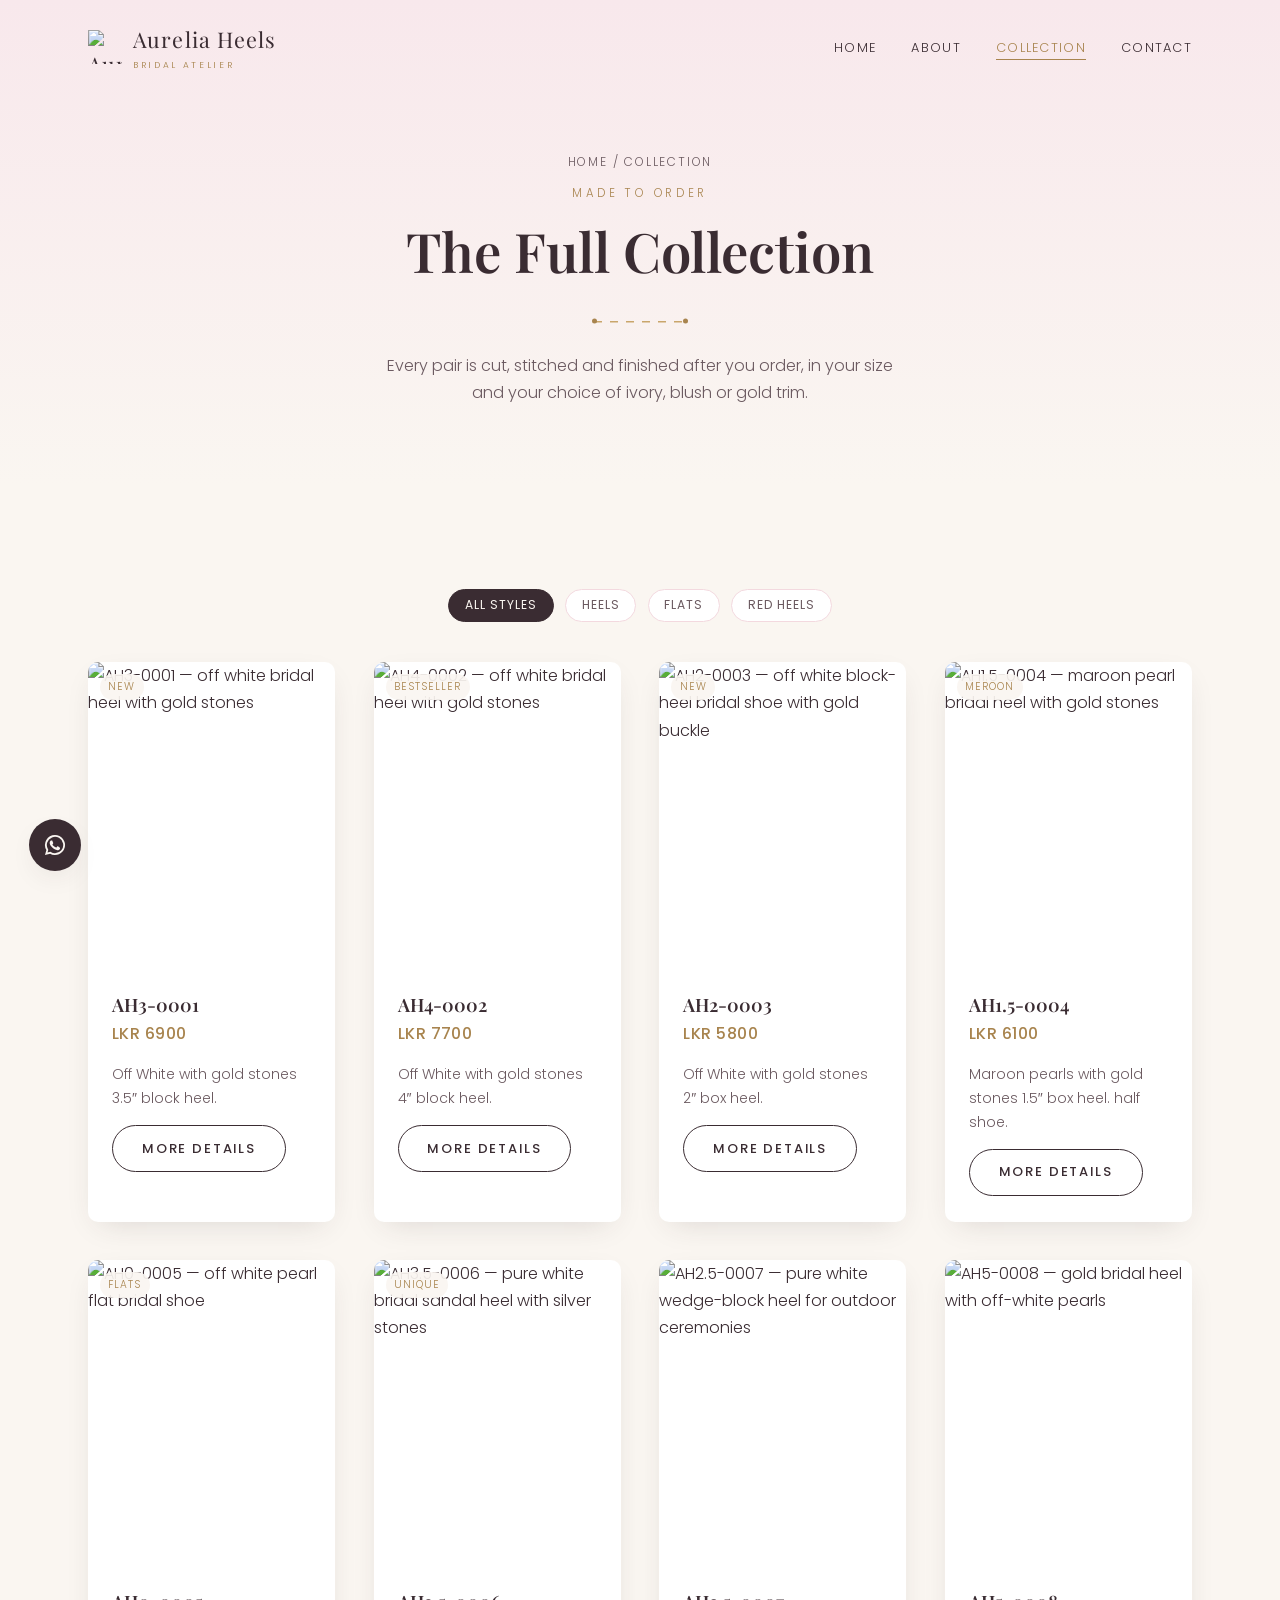
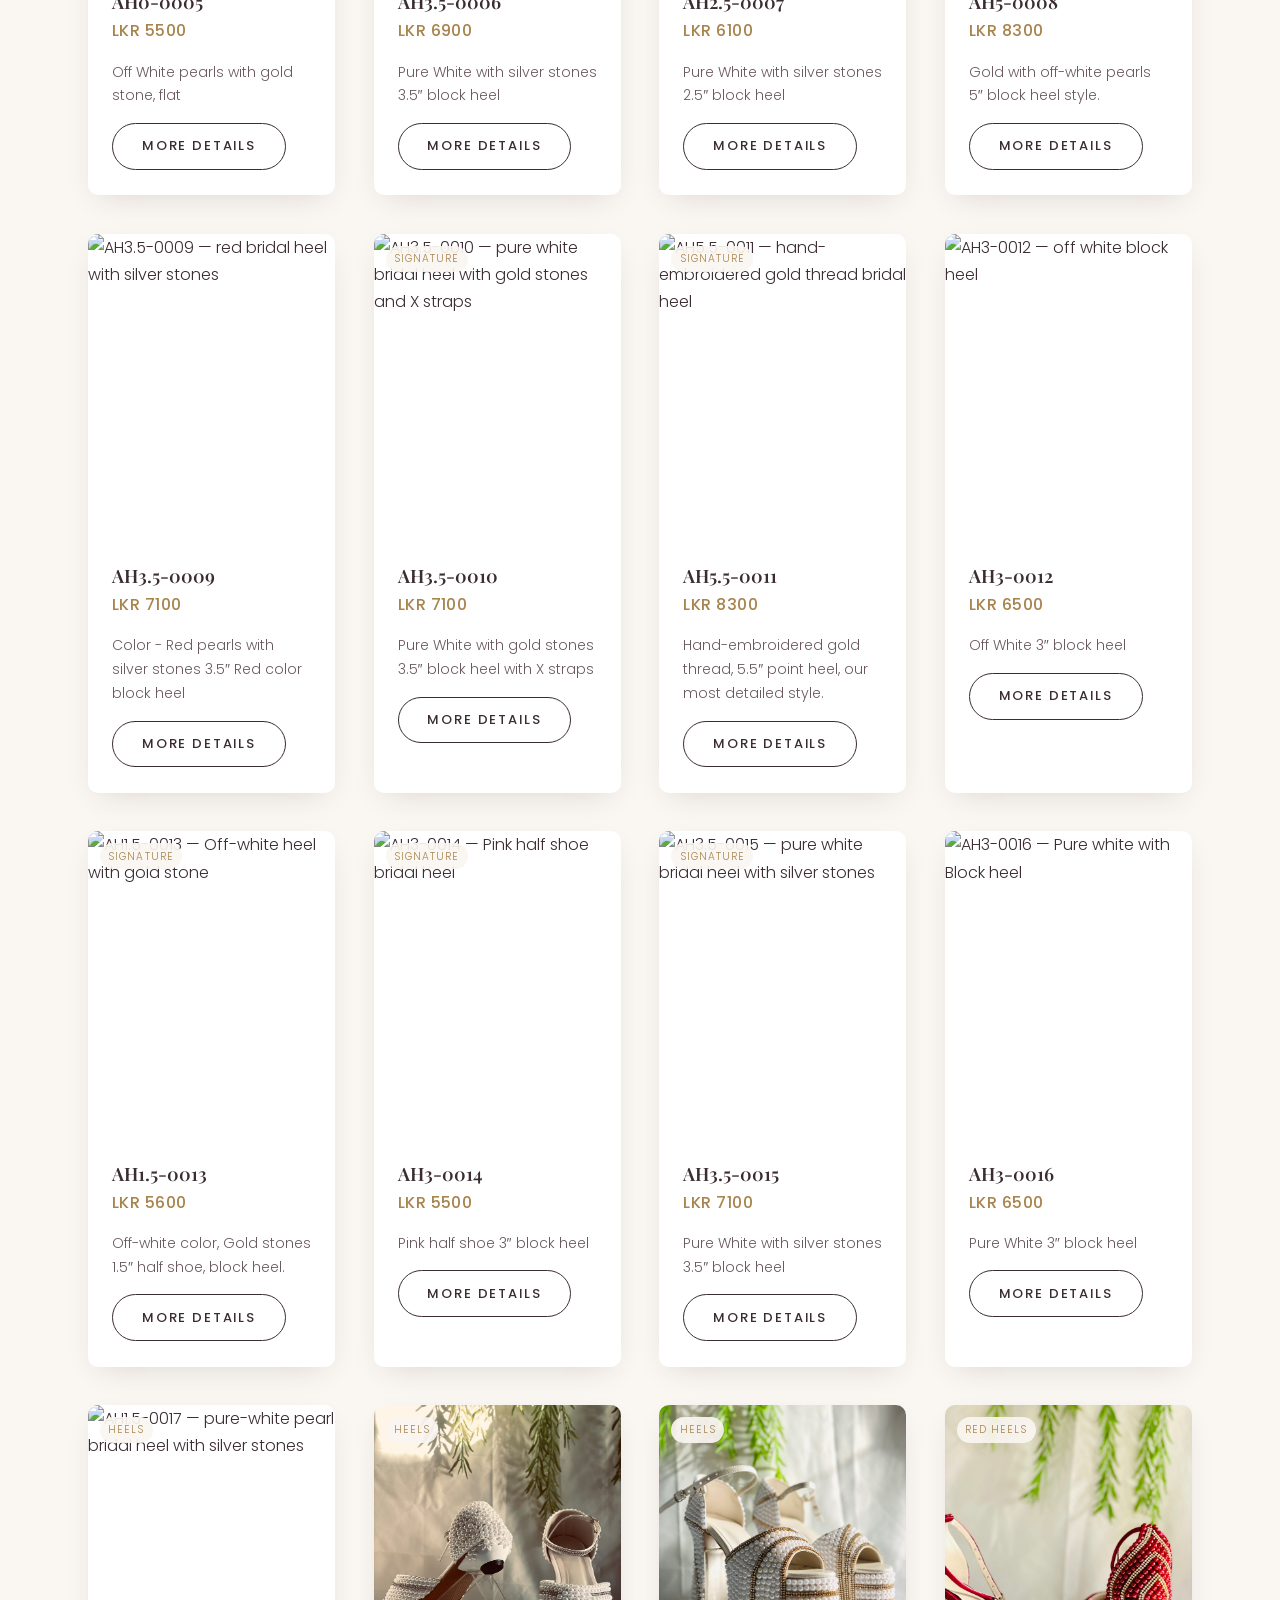
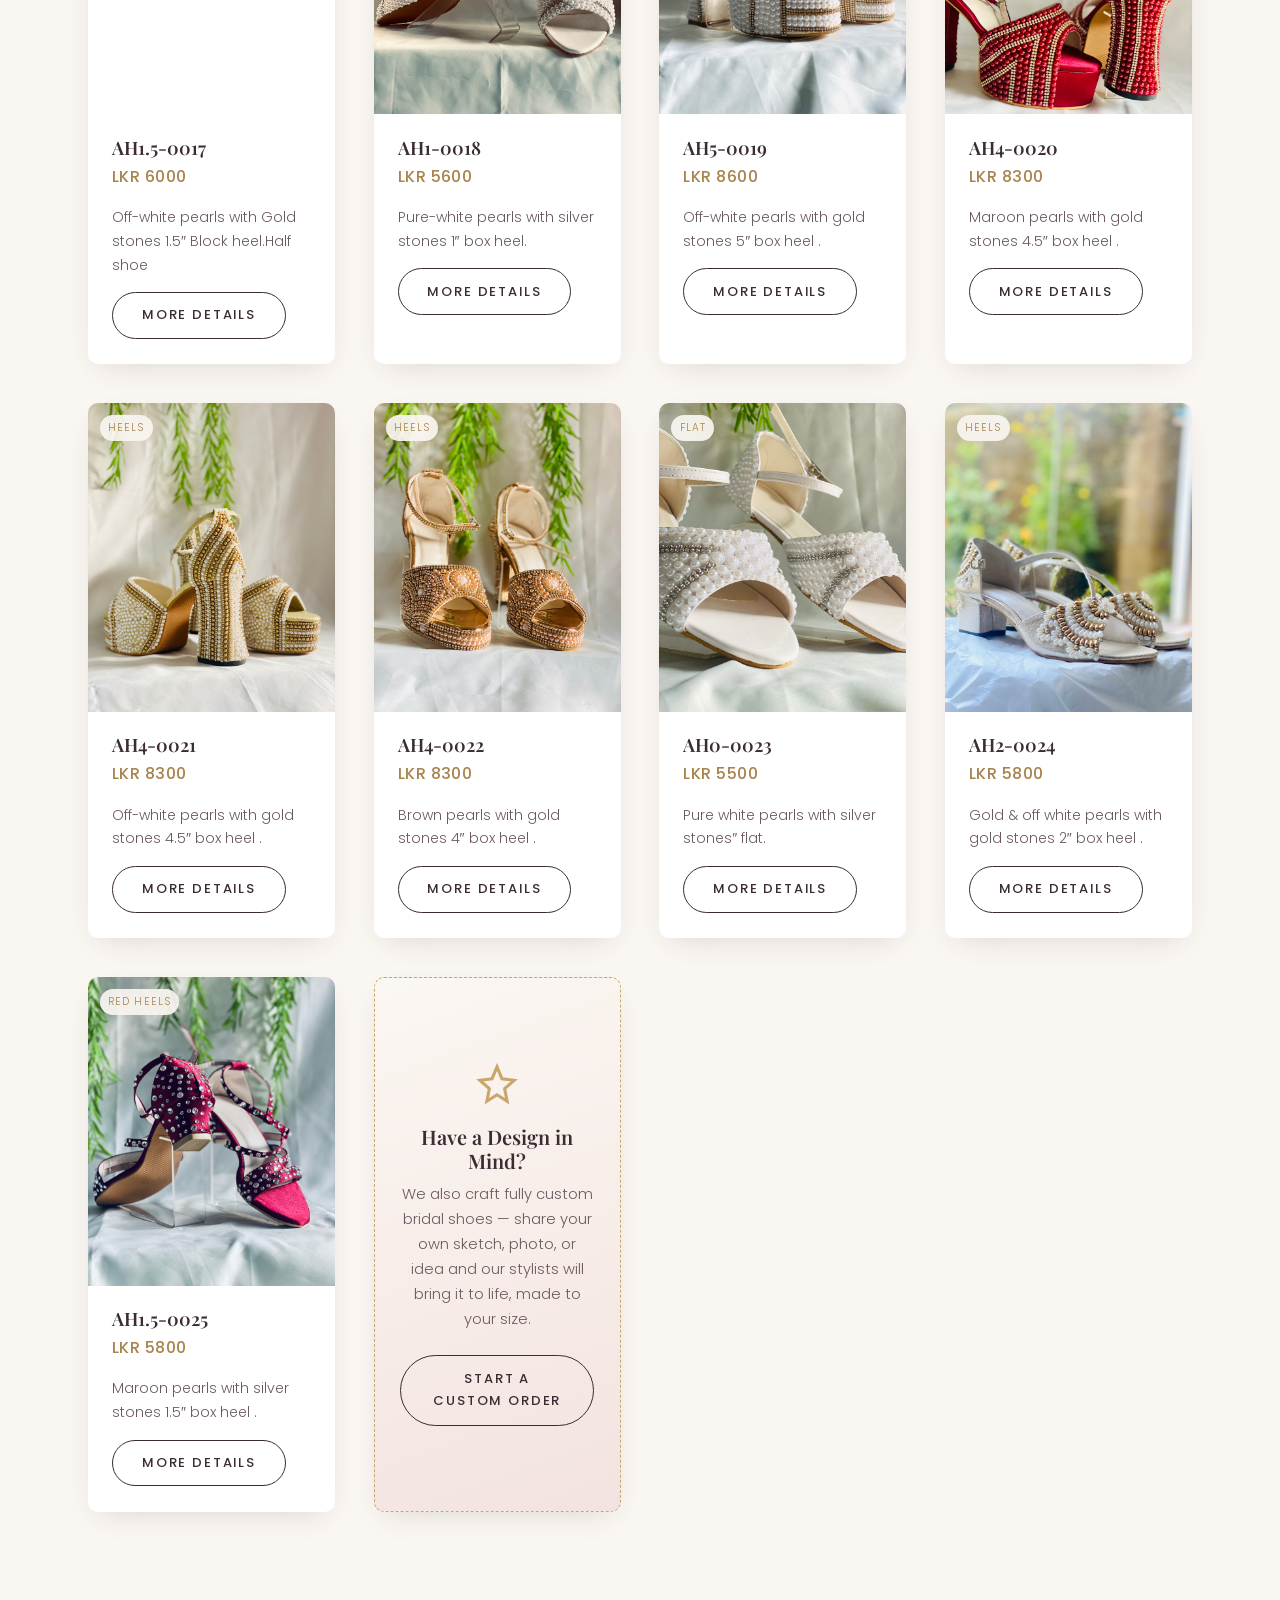
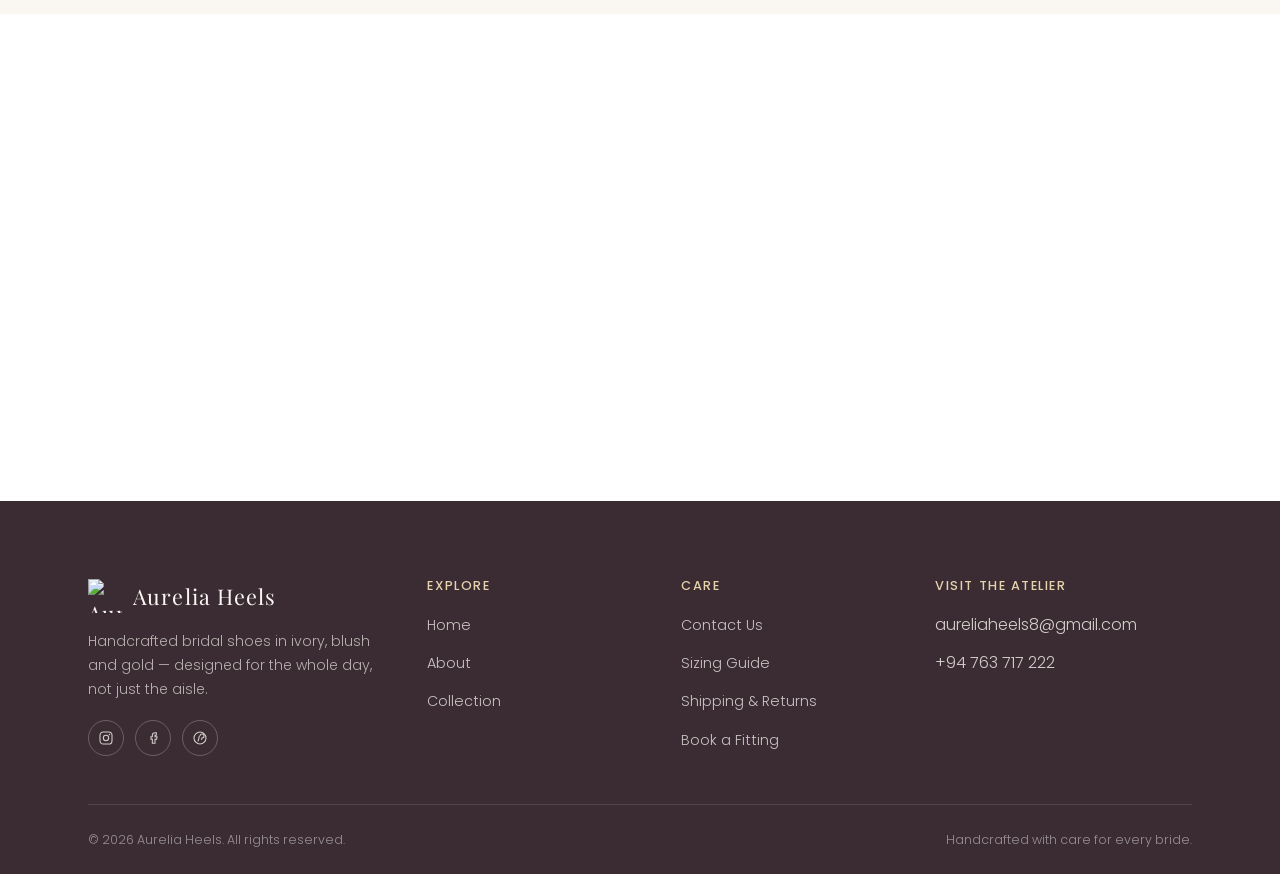
==== commit 1034f1a7: "Update prices" ====
--- a/collection.html
+++ b/collection.html
@@ -399,7 +399,7 @@
           <div class="info">
             <h3>AH1.5-0004</h3>
             <p class="price">LKR 6100</p>
-            <p class="desc">Mreoon pearls with gold stones 1.5&Prime; box heel. half shoe.</p>
+            <p class="desc">Maroon pearls with gold stones 1.5&Prime; box heel. half shoe.</p>
             <button type="button" class="btn btn-outline more-details-btn"
               data-images="images/14 (6).png, images/14 (1).jpeg, images/14 (2).jpeg, images/14 (3).jpeg, images/14 (5).jpeg, images/14 (4).jpeg"
               data-title="AH1.5-0004"
@@ -588,18 +588,18 @@
         <article class="shoe-card reveal" data-category="red">
           <div class="thumb">
             <span class="quick-tag">Signature</span>
-            <img src="images/16-2.jpeg" alt="AH3-0014 — Pink half shoes bridal heel" width="500" height="625" loading="lazy">
+            <img src="images/16-2.jpeg" alt="AH3-0014 — Pink half shoe bridal heel" width="500" height="625" loading="lazy">
           </div>
           <div class="info">
             <h3>AH3-0014</h3>
             <p class="price">LKR 5500</p>
-            <p class="desc">Pink half shoes 3&Prime; block heel</p>
+            <p class="desc">Pink half shoe 3&Prime; block heel</p>
             <button type="button" class="btn btn-outline more-details-btn"
               data-images="images/16-2.jpeg, images/16-3.jpeg, images/16-1.png, images/16-4.jpeg"
               data-title="AH3-0014"
               data-price="LKR 5500"
               data-tag="Signature"
-              data-desc="Color: Pink half shoes|Heel height: 3&Prime; block heel|Price depends on shoe size and heel height| Delivery Free">
+              data-desc="Color: Pink half shoe|Heel height: 3&Prime; block heel|Price depends on shoe size and heel height| Delivery Free">
               More Details
             </button>
           </div>
@@ -608,12 +608,12 @@
         <article class="shoe-card reveal" data-category="heels">
           <div class="thumb">
             <span class="quick-tag">Signature</span>
-            <img src="images/17 (6).jpeg" alt="AH3.5-0015 — pure white bridal heel with silver stones and Our most detailed design" width="500" height="625" loading="lazy">
+            <img src="images/17 (6).jpeg" alt="AH3.5-0015 — pure white bridal heel with silver stones" width="500" height="625" loading="lazy">
           </div>
           <div class="info">
             <h3>AH3.5-0015</h3>
             <p class="price">LKR 7100</p>
-            <p class="desc">Pure White with silver stones 3.5&Prime; block heel with Our most detailed design</p>
+            <p class="desc">Pure White with silver stones 3.5&Prime; block heel</p>
             <button type="button" class="btn btn-outline more-details-btn"
               data-images="images/17 (5).jpeg, images/17 (1).jpeg, images/17 (2).jpeg, images/17 (6).jpeg, images/17 (3).jpeg, images/17 (4).jpeg"
               data-title="AH3.5-0015"
@@ -652,7 +652,7 @@
           <div class="info">
             <h3>AH1.5-0017</h3>
             <p class="price">LKR 6000</p>
-            <p class="desc">Off-white pearls with Gold stones 1.5&Prime;  Bolck heel.Half shoes</p>
+            <p class="desc">Off-white pearls with Gold stones 1.5&Prime;  Block heel.Half shoe</p>
             <button type="button" class="btn btn-outline more-details-btn"
               data-images="images/19 (1).jpeg, images/19 (2).jpeg, images/19 (6).jpeg, images/19 (3).jpeg, images/19 (5).jpeg, images/19 (4).jpeg"
               data-title="AH1.5-0017"
@@ -709,9 +709,10 @@
 
 
 
-        <article class="shoe-card reveal" data-category="heels">
-          <div class="thumb">
-            <span class="quick-tag">Maroon</span>
+
+        <article class="shoe-card reveal" data-category="red">
+          <div class="thumb">
+            <span class="quick-tag">Red Heels</span>
             <img src="images/22(5).webp" alt="AH4-0020 — maroon pearl bridal heel with gold stones" width="500" height="625" loading="lazy">
           </div>
           <div class="info">
@@ -722,7 +723,7 @@
               data-images="images/22(1).webp, images/22(2).webp, images/22(3).webp, images/22(4).webp, images/22(5).webp, images/22(6).webp, images/22(7).webp, images/22(8).webp"
               data-title="AH4-0020"
               data-price="LKR 8300"
-              data-tag="heels"
+              data-tag="red heels"
               data-desc="Color: Maroon pearls with gold stones|Heel height: 4.5&Prime; box heel|Style: Box Heel|Price depends on shoe size and heel height| Delivery Free">
               More Details
             </button>
@@ -773,7 +774,7 @@
         </article>
 
 
-        <article class="shoe-card reveal" data-category="heels">
+        <article class="shoe-card reveal" data-category="flats">
           <div class="thumb">
             <span class="quick-tag">Flat</span>
             <img src="images/25(2).jpeg" alt="AH0-0023 — pure white pearl bridal heel with silver stones" width="500" height="625" loading="lazy">
@@ -784,7 +785,7 @@
             <p class="desc">Pure white pearls with silver stones&Prime; flat.</p>
             <button type="button" class="btn btn-outline more-details-btn"
               data-images="images/25(1).jpeg, images/25(2).jpeg, images/25(3).jpeg, images/25(4).jpeg, images/25(5).jpeg, images/25(6).jpeg, images/25(7).jpeg, images/25(8).jpeg"
-              data-title="AH4-0022"
+              data-title="AH0-0023"
               data-price="LKR 5500"
               data-tag="flat"
               data-desc="Color: Pure white pearls with silver stones|Style: flat|Price depends on shoe size and heel height| Delivery Free">
@@ -801,27 +802,27 @@
           </div>
           <div class="info">
             <h3>AH2-0024</h3>
-            <p class="price">From LKR 6100</p>
-            <p class="desc">Gold & off white pearls with gold stones 4&Prime; box heel .</p>
+            <p class="price">LKR 5800</p>
+            <p class="desc">Gold & off white pearls with gold stones 2&Prime; box heel .</p>
             <button type="button" class="btn btn-outline more-details-btn"
               data-images="images/26(1).jpeg, images/26(2).jpeg, images/26(3).jpeg, images/26(4).jpeg, images/26(5).jpeg, images/26(6).jpeg, images/26(7).jpeg, images/26(8).jpeg, images/26(9).jpeg, images/26(10).jpeg"
               data-title="AH2-0024"
-              data-price="LKR 6100"
+              data-price="LKR 5800"
               data-tag="heels"
-              data-desc="Color: Gold & off white pearls with gold stones|Heel height: 4&Prime; box heel|Style: Box Heel|Price depends on shoe size and heel height| Delivery Free">
-              More Details
-            </button>
-          </div>
-        </article>
-
-        <article class="shoe-card reveal" data-category="heels">
-          <div class="thumb">
-            <span class="quick-tag">Maroon</span>
+              data-desc="Color: Gold & off white pearls with gold stones|Heel height: 2&Prime; box heel|Style: Box Heel|Price depends on shoe size and heel height| Delivery Free">
+              More Details
+            </button>
+          </div>
+        </article>
+
+        <article class="shoe-card reveal" data-category="red">
+          <div class="thumb">
+            <span class="quick-tag">Red Heels</span>
             <img src="images/27(6).jpeg" alt="AH1.5-0025 — maroon bridal heel with silver stones" width="500" height="625" loading="lazy">
           </div>
           <div class="info">
             <h3>AH1.5-0025</h3>
-            <p class="price">From LKR 5800</p>
+            <p class="price">LKR 5800</p>
             <p class="desc">Maroon pearls with silver stones 1.5&Prime; box heel .</p>
             <button type="button" class="btn btn-outline more-details-btn"
               data-images="images/27(1).jpeg, images/27(2).jpeg, images/27(3).jpeg, images/27(4).jpeg, images/27(5).jpeg, images/27(6).jpeg, images/27(7).jpeg, images/27(8).jpeg"
@@ -926,7 +927,7 @@
   </div>
 </footer>
 
-<a class="whatsapp-float" href="https://wa.me/94112345678" target="_blank" rel="noopener noreferrer" aria-label="Chat with us on WhatsApp">
+<a class="whatsapp-float" href="https://wa.me/+94763717222" target="_blank" rel="noopener noreferrer" aria-label="Chat with us on WhatsApp">
   <svg viewBox="0 0 24 24" fill="currentColor" aria-hidden="true"><path d="M12 2a10 10 0 0 0-8.6 15.1L2 22l5.1-1.3A10 10 0 1 0 12 2zm0 18.2a8.2 8.2 0 0 1-4.2-1.2l-.3-.2-3 .8.8-2.9-.2-.3A8.2 8.2 0 1 1 12 20.2zm4.5-6.1c-.2-.1-1.4-.7-1.7-.8-.2-.1-.4-.1-.6.1-.2.2-.6.8-.8 1-.1.2-.3.2-.5.1-.2-.1-1-.4-2-1.2-.7-.6-1.2-1.4-1.4-1.6-.1-.2 0-.4.1-.5l.4-.5c.1-.2.1-.3.2-.4.1-.2 0-.4 0-.5-.1-.1-.6-1.4-.8-1.9-.2-.5-.4-.4-.6-.4h-.5c-.2 0-.5.1-.7.3-.2.2-.9.9-.9 2.2s.9 2.6 1.1 2.8c.1.2 1.8 2.8 4.4 3.8.6.3 1.1.4 1.5.5.6.2 1.2.2 1.6.1.5-.1 1.4-.6 1.6-1.1.2-.5.2-1 .1-1.1-.1-.1-.2-.2-.4-.3z"/></svg>
 </a>
 <button class="back-to-top" aria-label="Back to top">
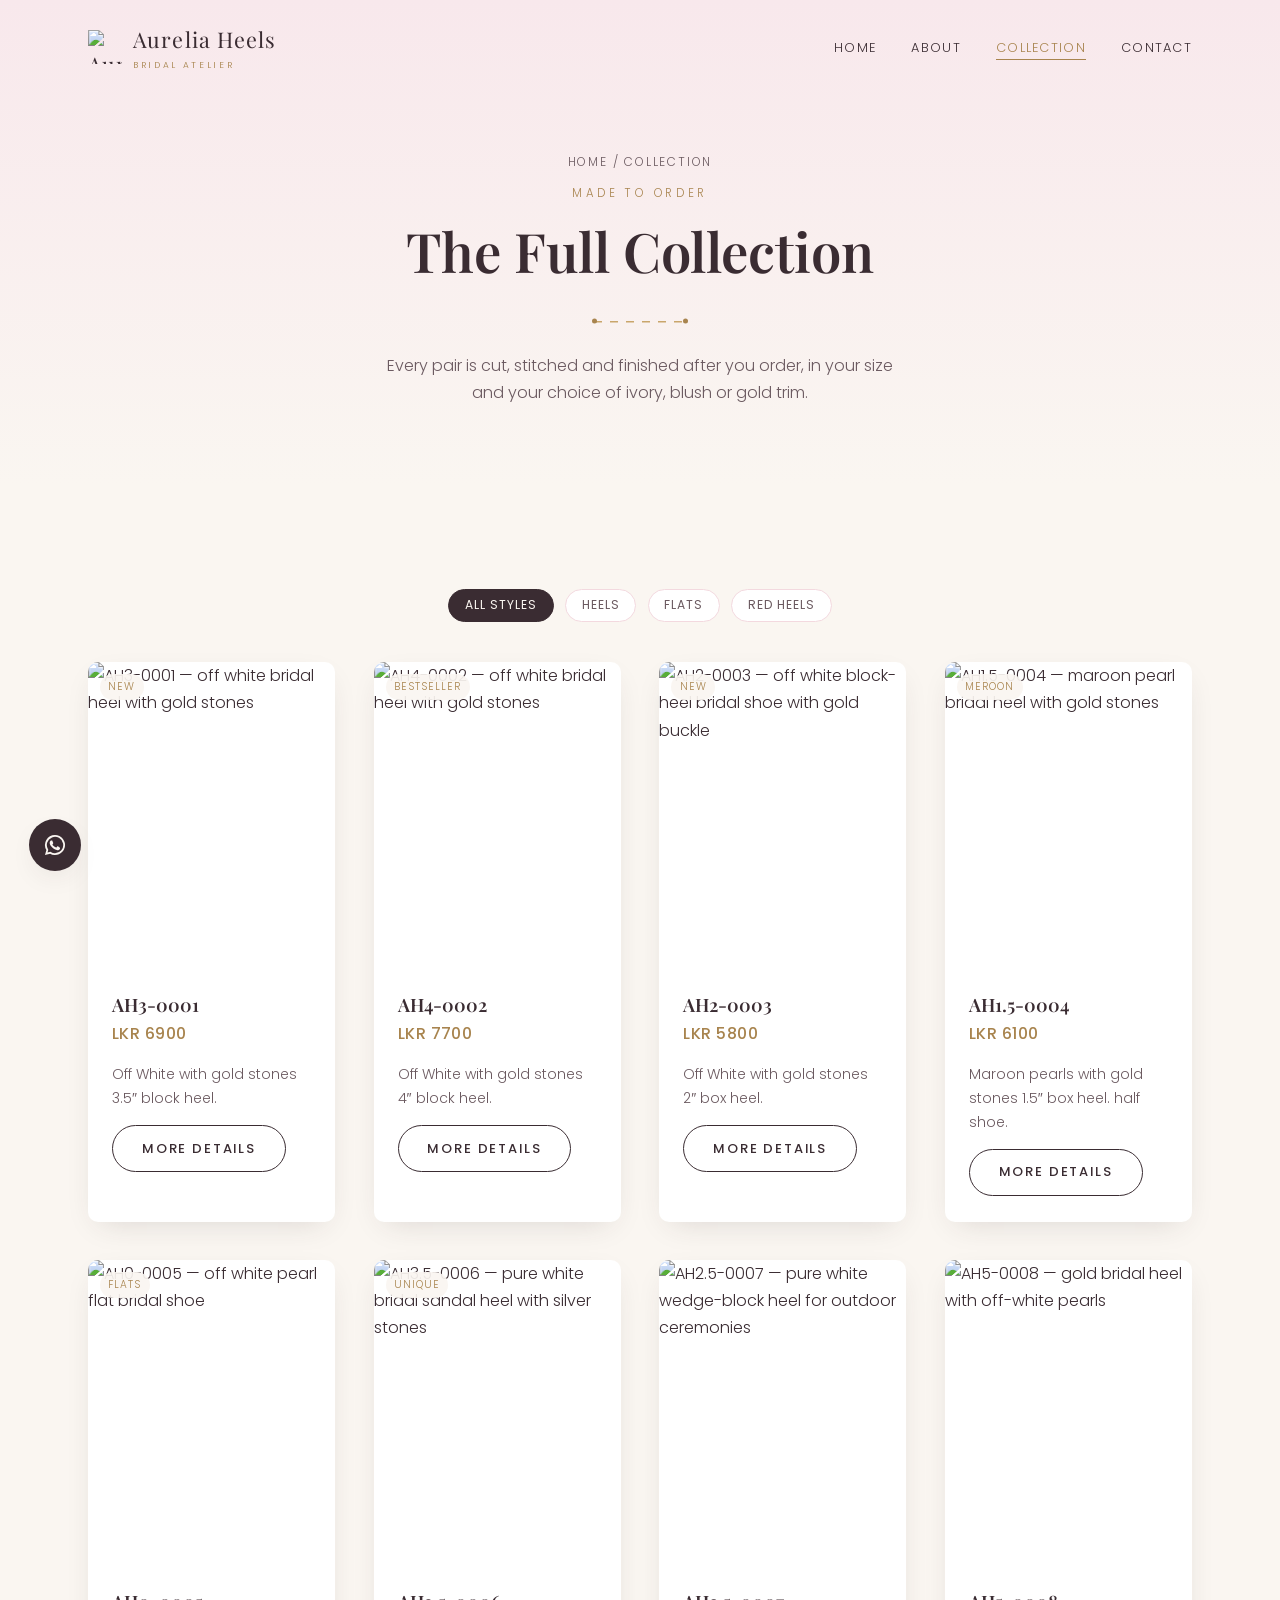
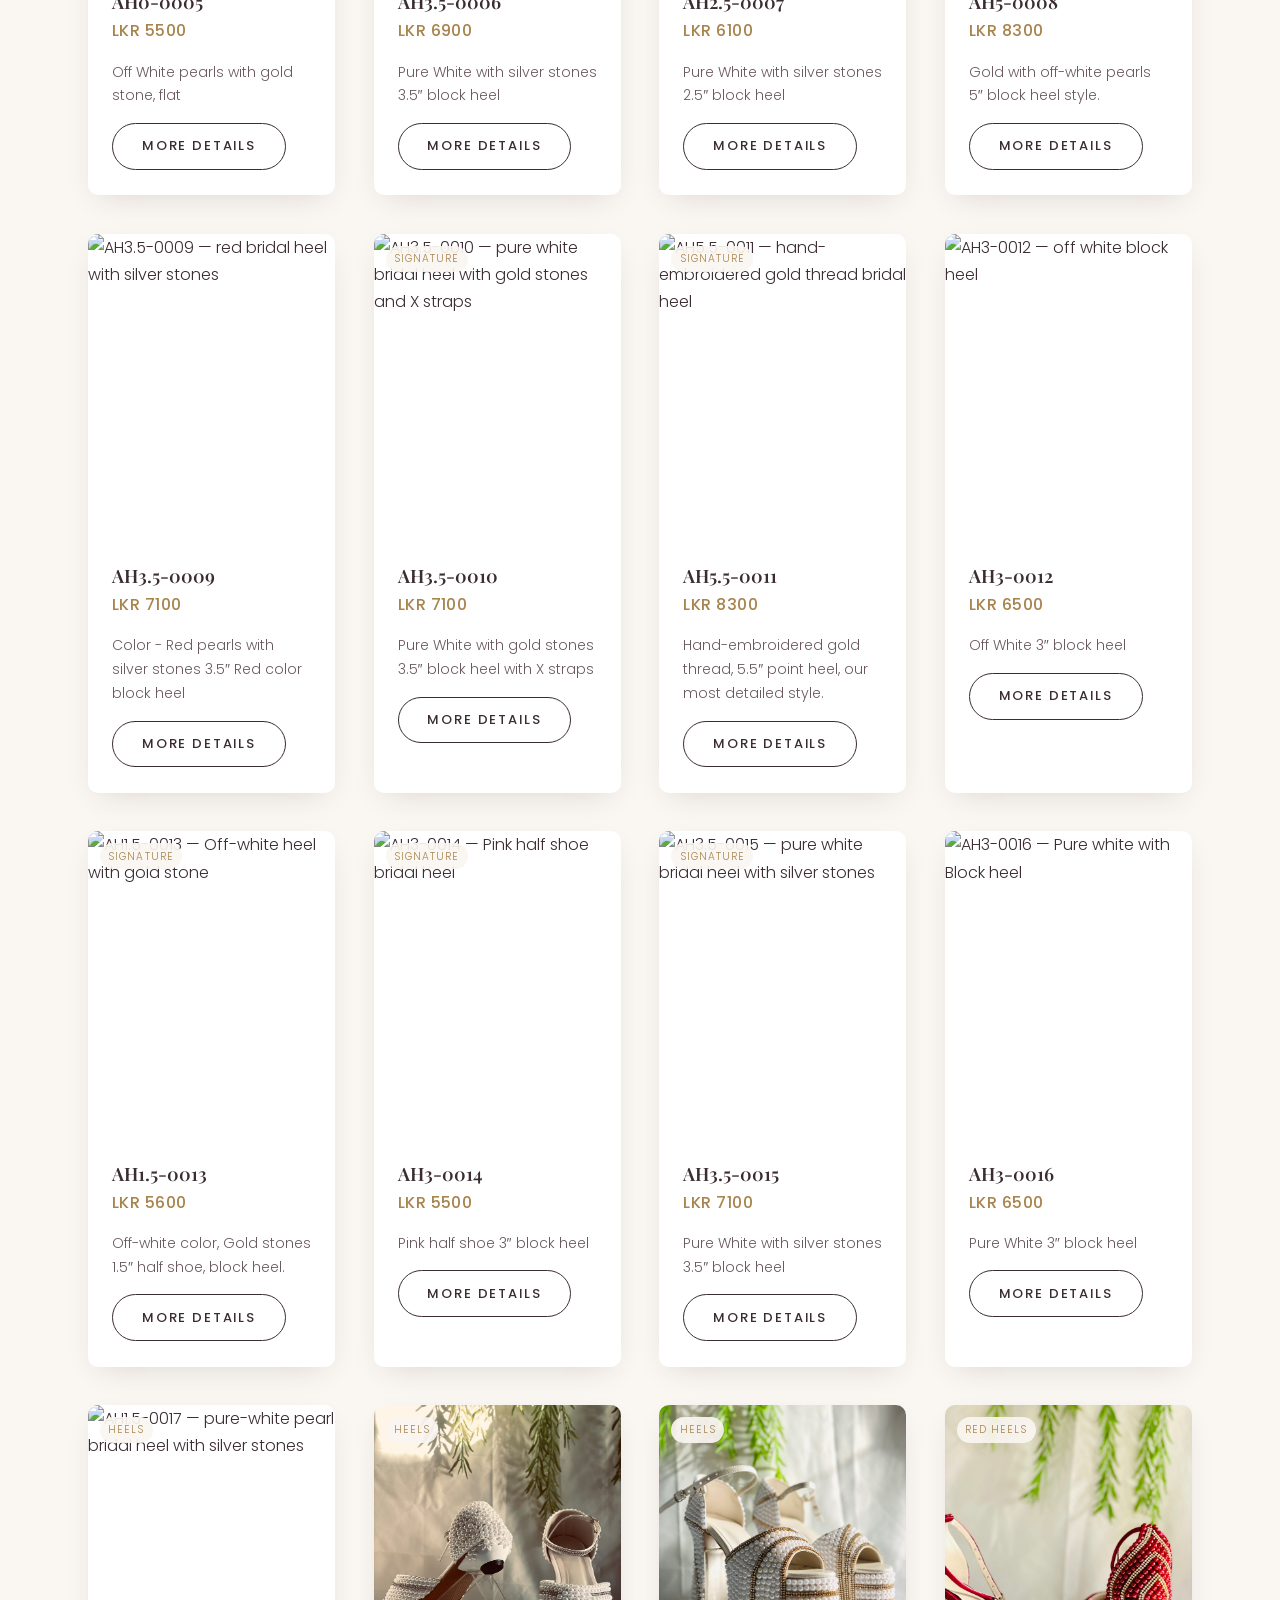
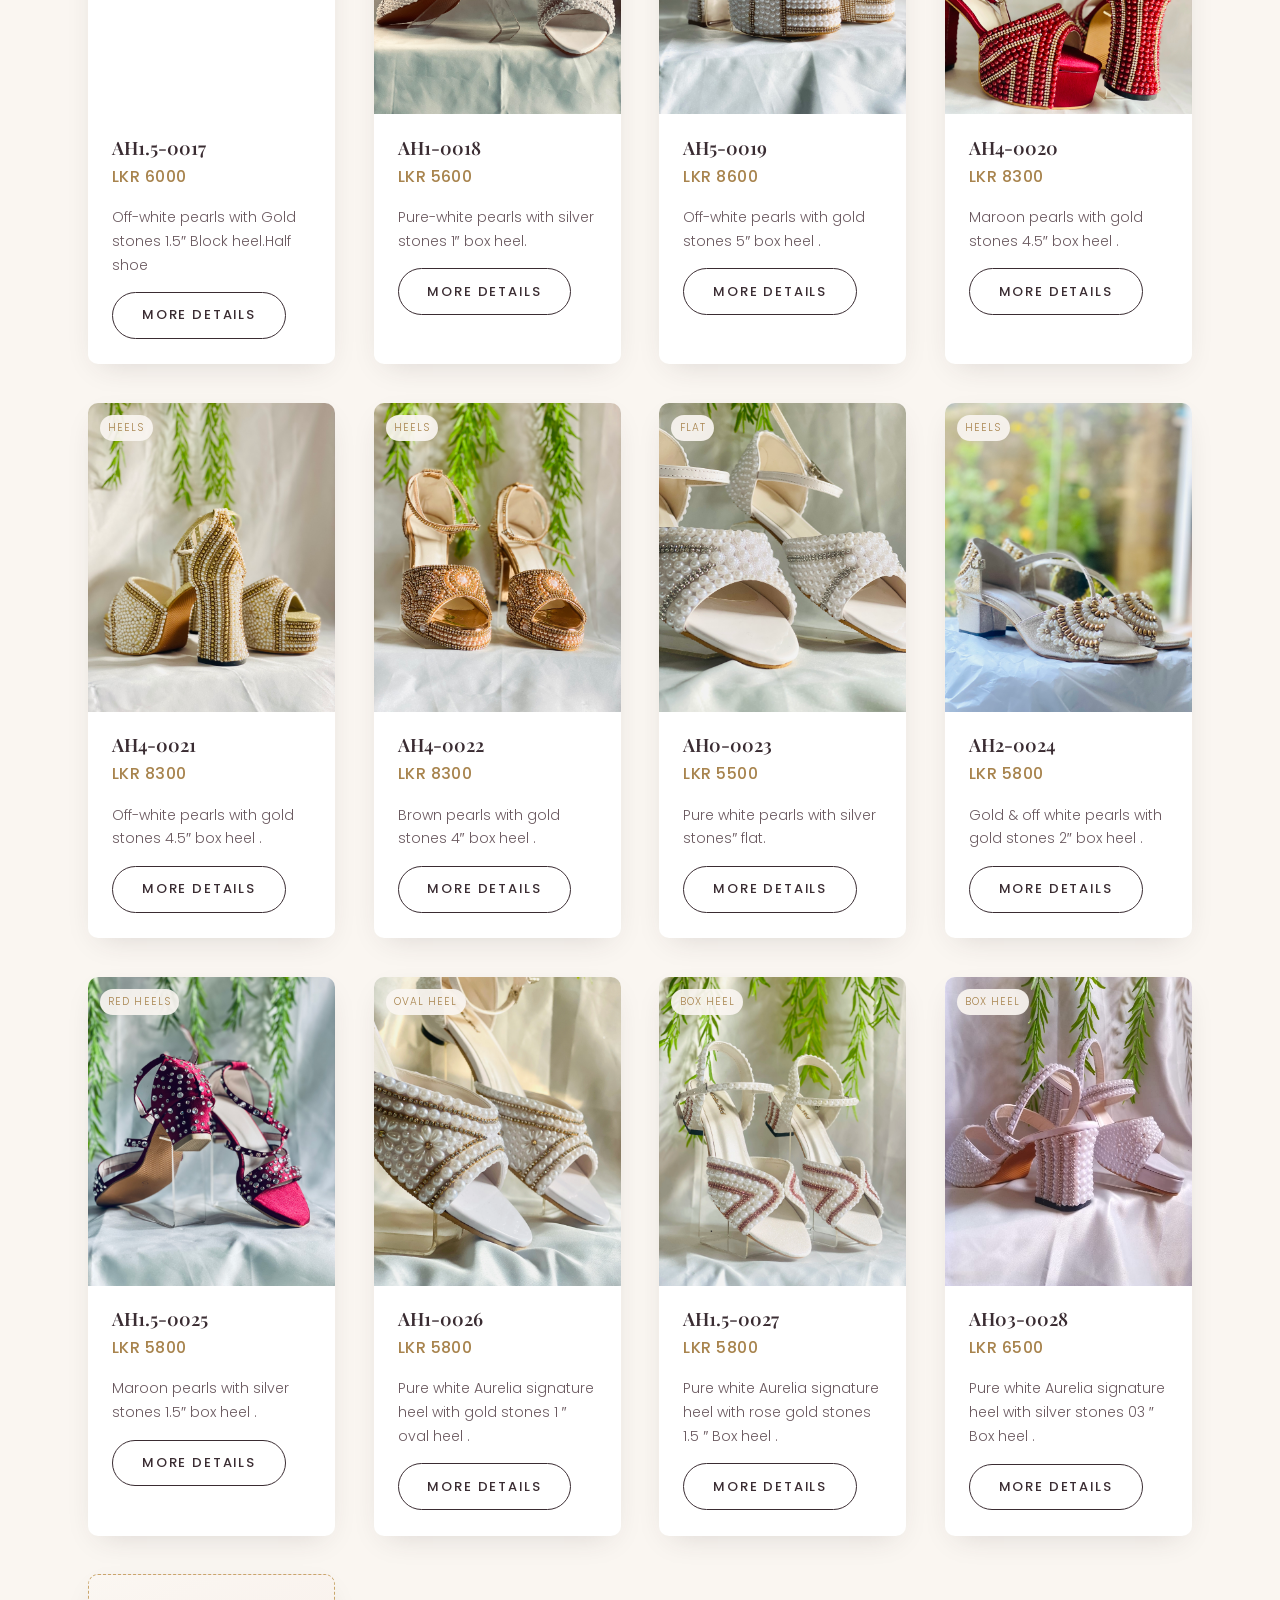
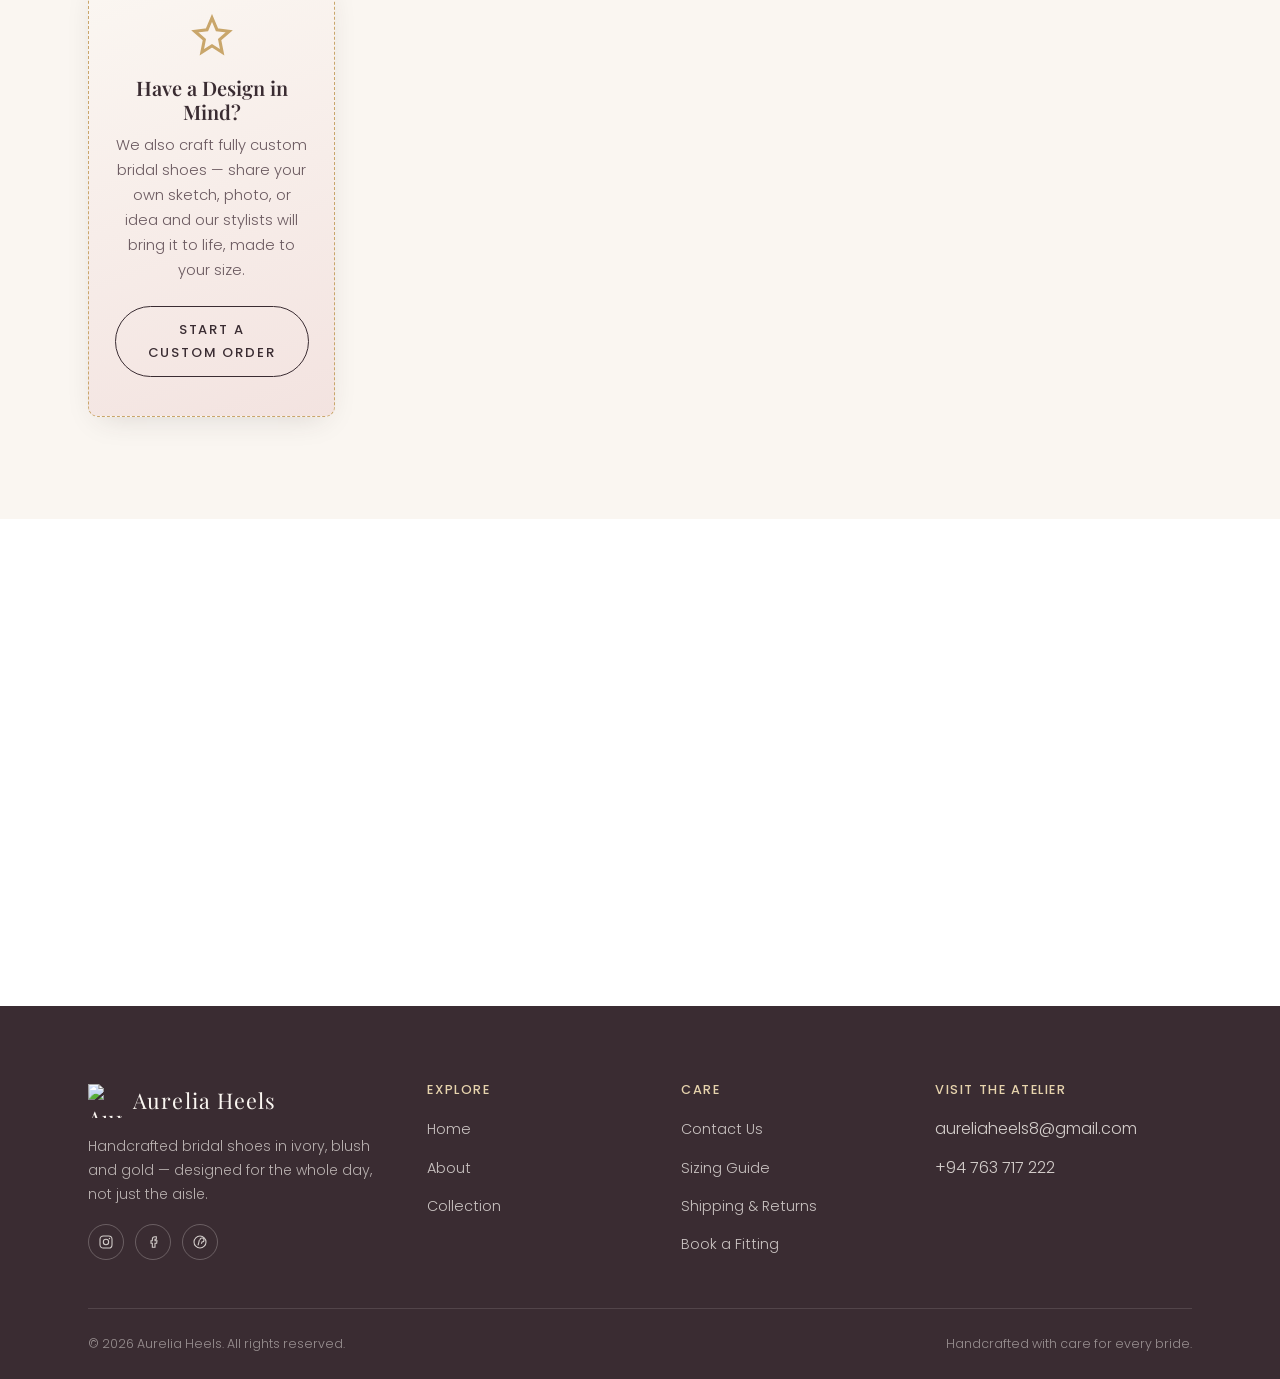
==== commit 1e760e4a: "Update new collection" ====
--- a/collection.html
+++ b/collection.html
@@ -834,6 +834,74 @@
             </button>
           </div>
         </article>
+
+        <article class="shoe-card reveal" data-category="heels">
+          <div class="thumb">
+            <span class="quick-tag">Oval heel</span>
+            <img src="images/28(5).webp" alt="AH1-0026 — pure white Aurelia signature heel with gold stones" width="500" height="625" loading="lazy">
+          </div>
+          <div class="info">
+            <h3>AH1-0026</h3>
+            <p class="price">LKR 5800</p>
+            <p class="desc">Pure white Aurelia signature heel with gold stones 1 &Prime; oval heel .</p>
+            <button type="button" class="btn btn-outline more-details-btn"
+              data-images="images/28(1).webp, images/28(2).webp, images/28(4).webp, images/28(5).webp, images/28(7).webp, images/28(11).webp, images/28(12).webp"
+              data-title="AH1-0026"
+              data-price="LKR 5800"
+              data-tag="pure white"
+              data-desc="Color: pure white pearls with gold stones|Heel height: 1 &Prime; oval heel|Style: signature oval Heel|Price depends on shoe size and heel height| Delivery Free">
+              More Details
+            </button>
+          </div>
+        </article>
+
+        <article class="shoe-card reveal" data-category="heels">
+          <div class="thumb">
+            <span class="quick-tag">Box heel</span>
+            <img src="images/29(6).webp" alt="AH1.5-0027 — pure white Aurelia signature heel with rose gold stones" width="500" height="625" loading="lazy">
+          </div>
+          <div class="info">
+            <h3>AH1.5-0027</h3>
+            <p class="price">LKR 5800</p>
+            <p class="desc">Pure white Aurelia signature heel with rose gold stones 1.5 &Prime; Box heel .</p>
+            <button type="button" class="btn btn-outline more-details-btn"
+              data-images="images/29(1).webp, images/29(2).webp, images/29(3).webp, images/29(4).webp, images/29(5).webp, images/29(6).webp, images/29(9).webp"
+              data-title="AH1.5-0027"
+              data-price="LKR 5800"
+              data-tag="pure white"
+              data-desc="Color: pure white pearls with rose gold stones|Heel height: 1.5 &Prime;|Style: signature box Heel|Price depends on shoe size and heel height| Delivery Free">
+              More Details
+            </button>
+          </div>
+        </article>
+
+               <article class="shoe-card reveal" data-category="heels">
+          <div class="thumb">
+            <span class="quick-tag">Box heel</span>
+            <img src="images/30(3).jpeg" alt="AH03-0028 — pure white Aurelia signature heel with silver stones" width="500" height="625" loading="lazy">
+          </div>
+          <div class="info">
+            <h3>AH03-0028</h3>
+            <p class="price">LKR 6500</p>
+            <p class="desc">Pure white Aurelia signature heel with silver stones 03 &Prime; Box heel .</p>
+            <button type="button" class="btn btn-outline more-details-btn"
+              data-images="images/30(1).jpeg, images/30(2).jpeg, images/30(3).jpeg, images/30(4).jpeg"
+              data-title="AH03-0028"
+              data-price="LKR 6500"
+              data-tag="pure white"
+              data-desc="Color: Pure white pearls with silver stones|Heel height: 03 &Prime;|Style: Signature box  Heel|Size: Customised to measuements|Price depends on shoe size and heel height| Delivery Free">
+              More Details
+            </button>
+          </div>
+        </article>
+
+
+
+
+
+
+
+
         <!--
           ============================================================
           CUSTOM DESIGNS TILE — sits as the last item in the grid,
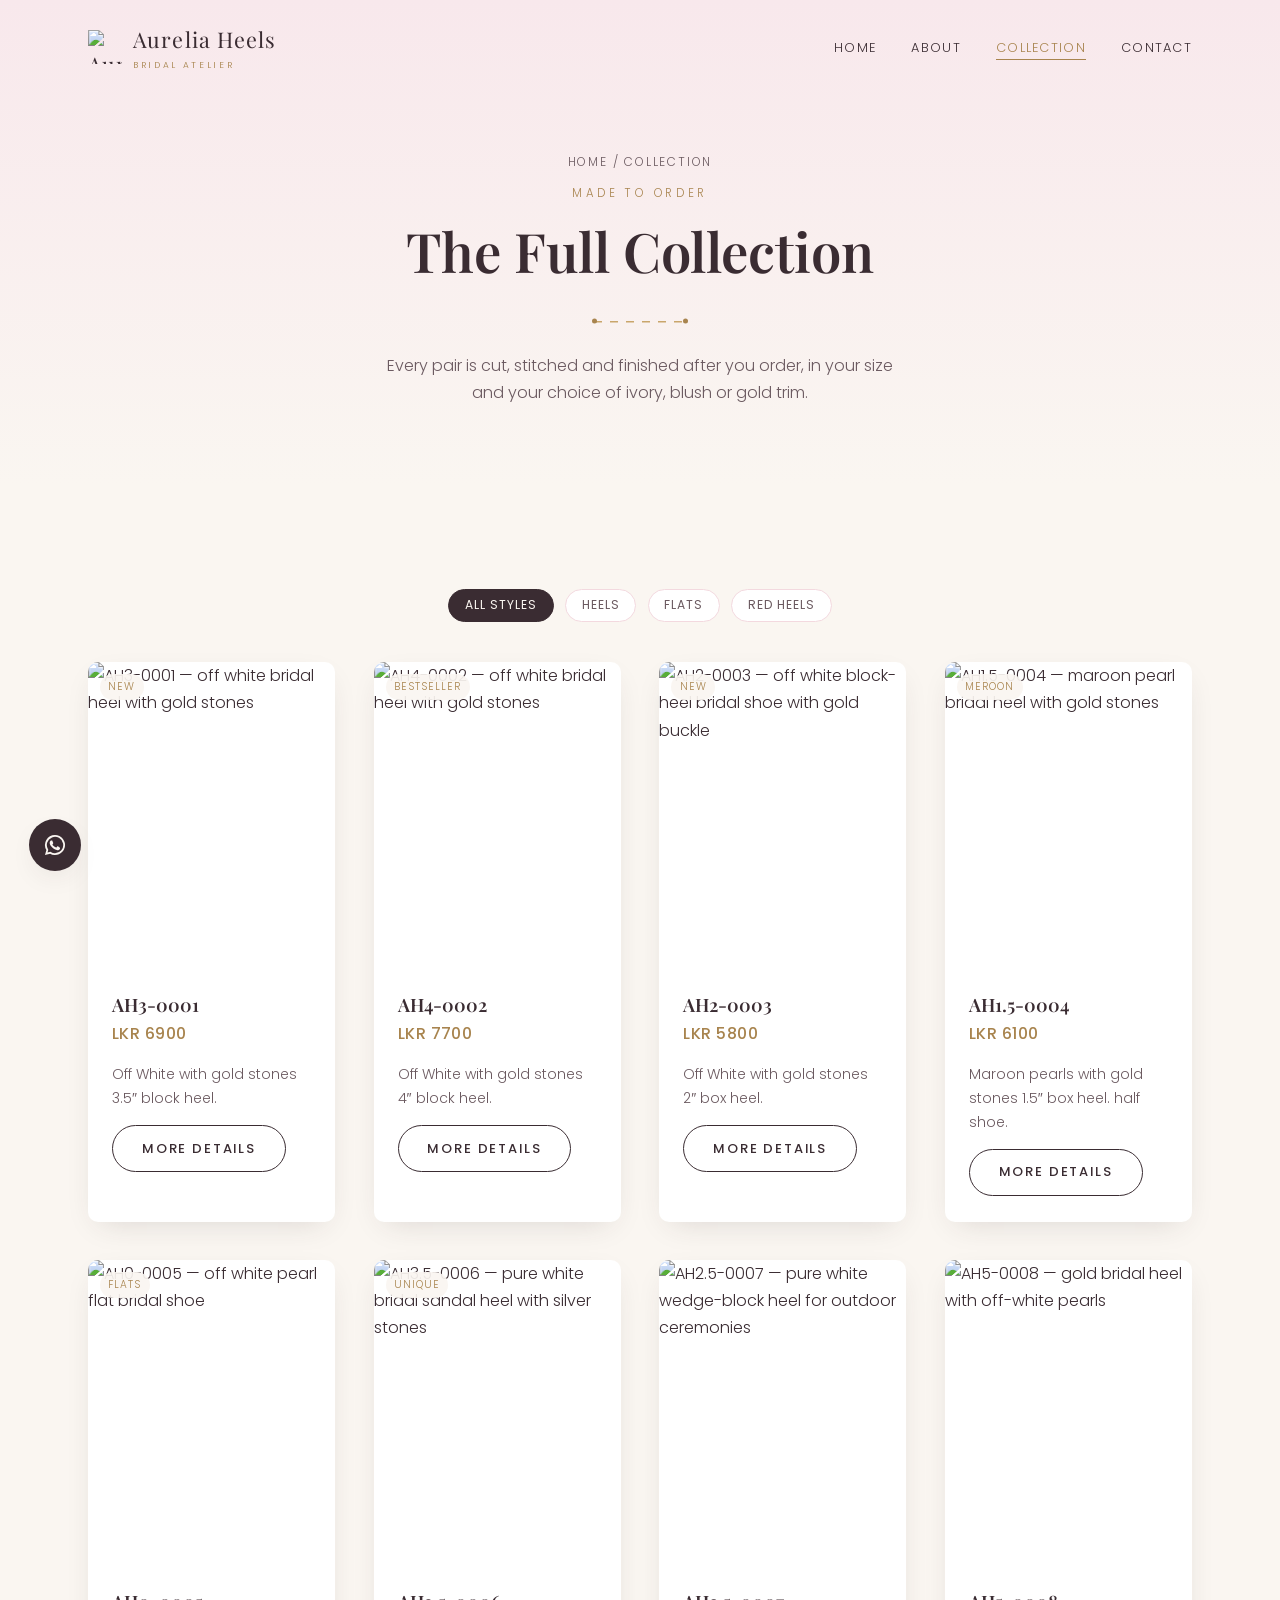
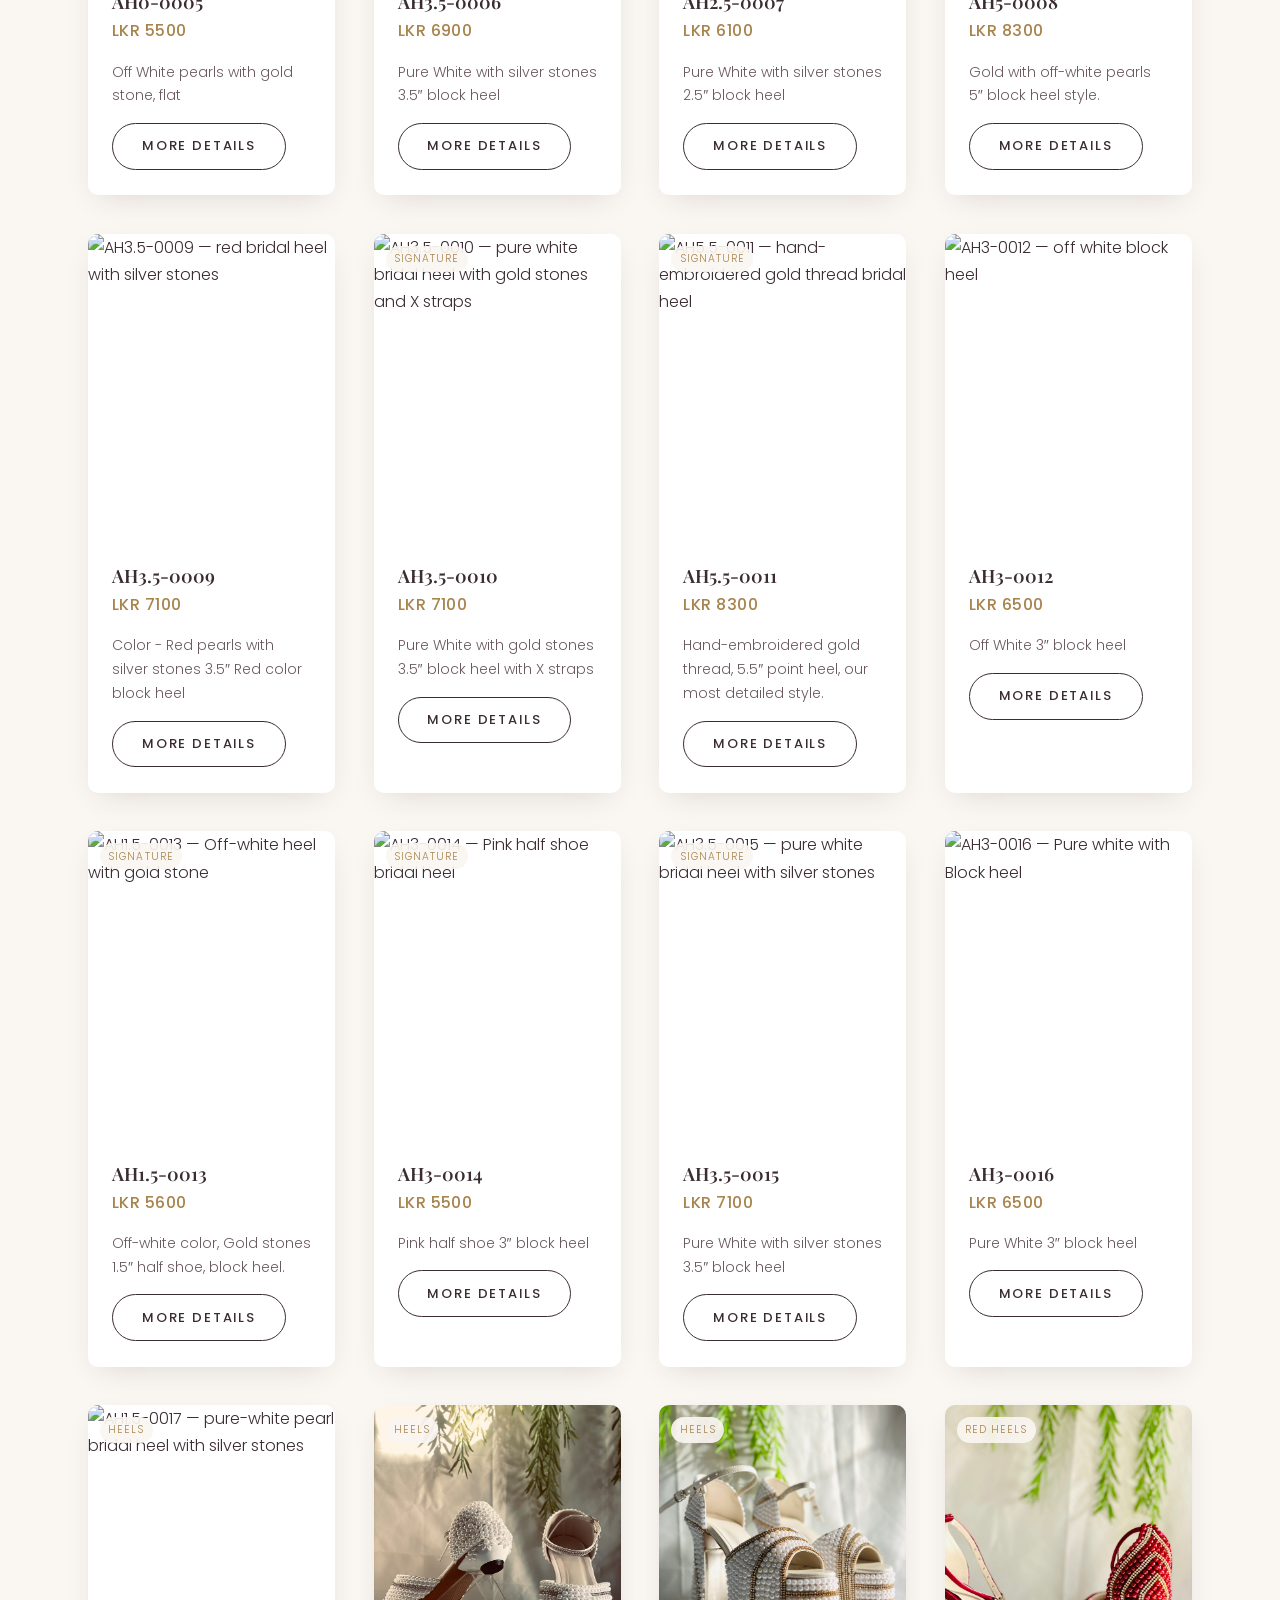
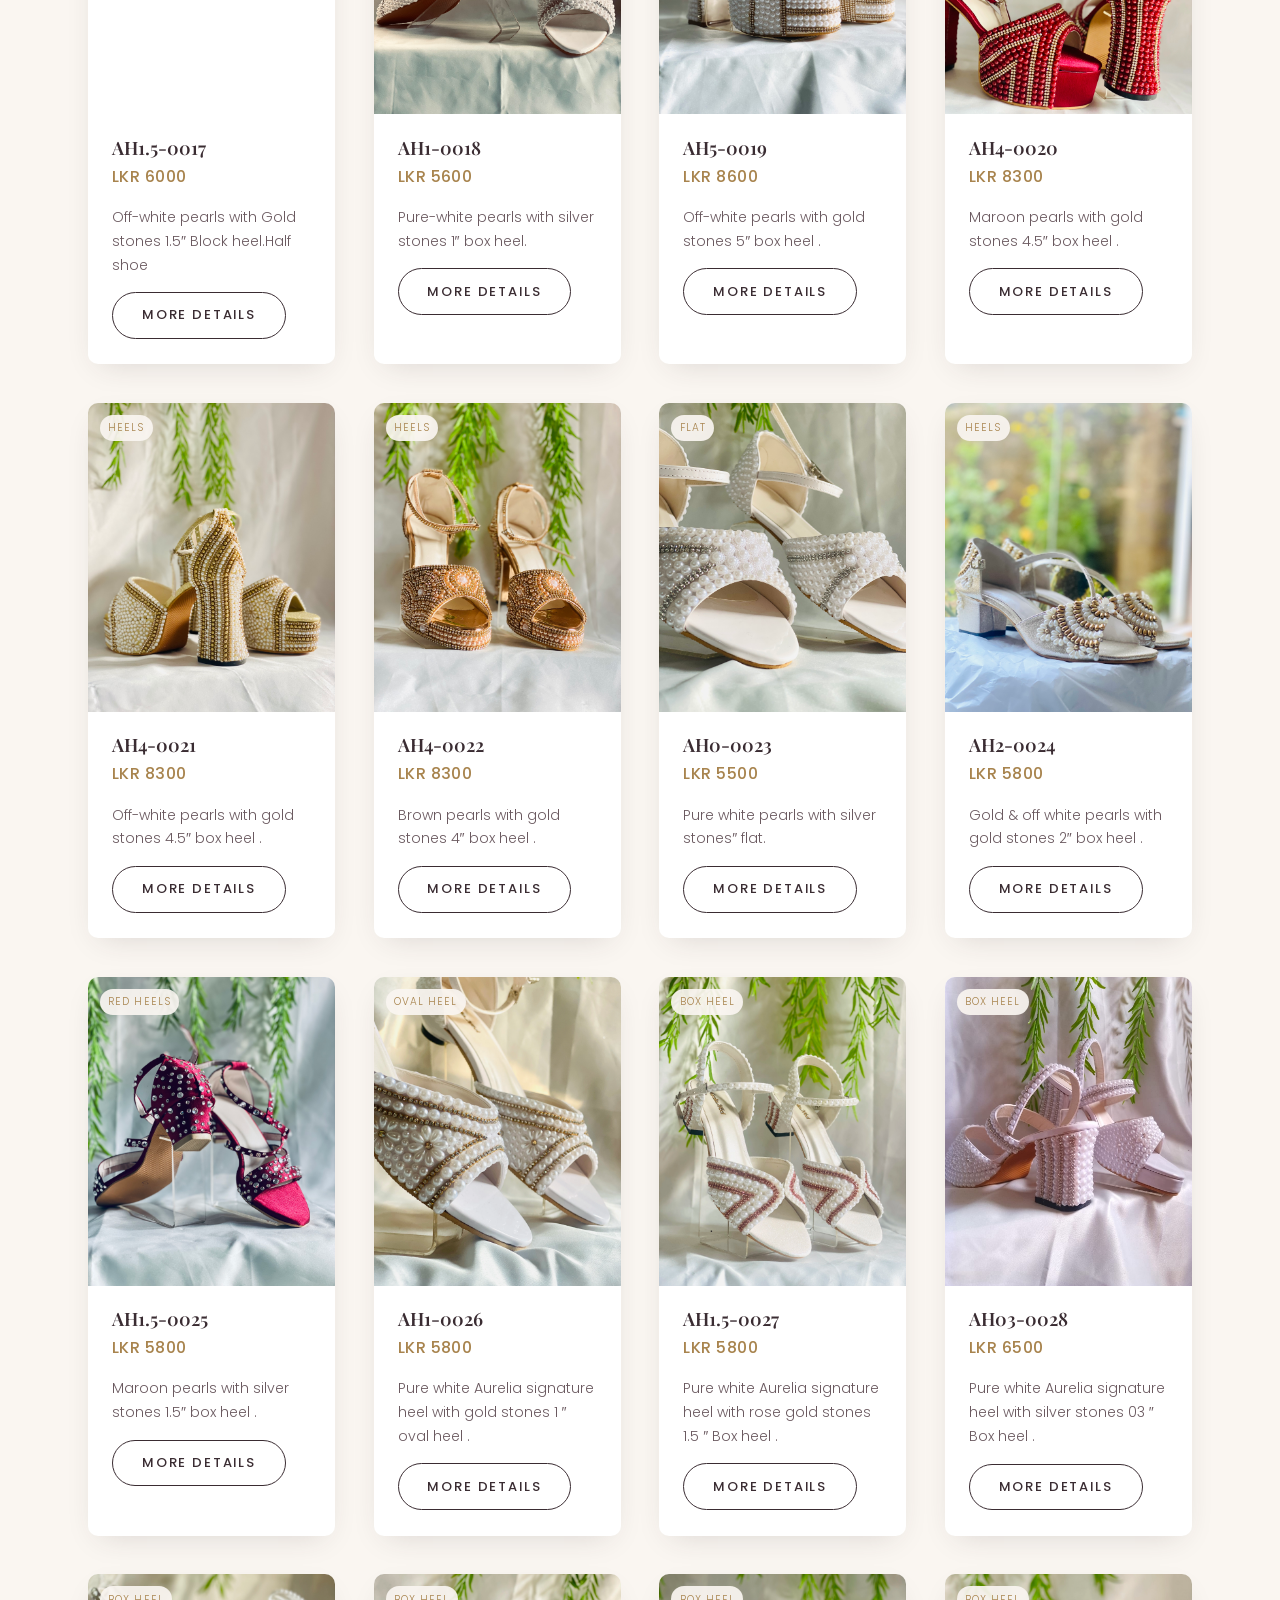
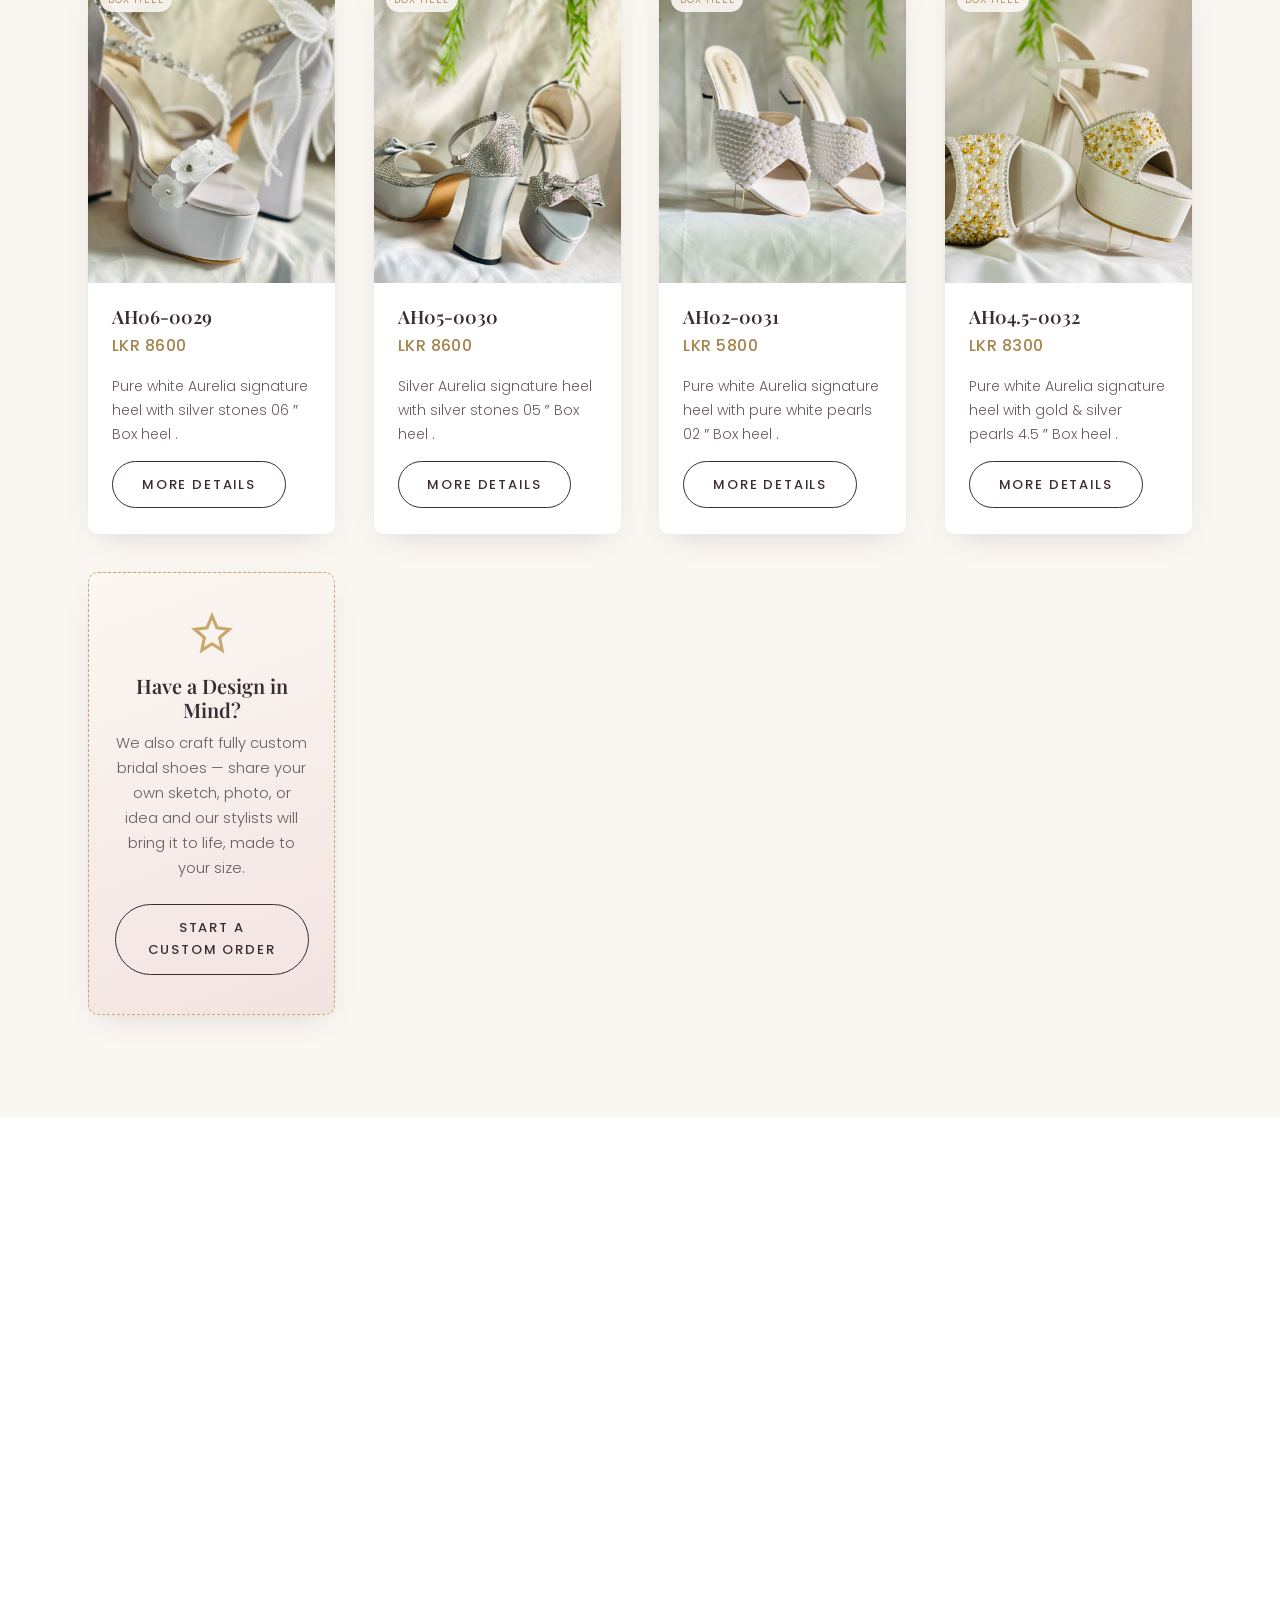
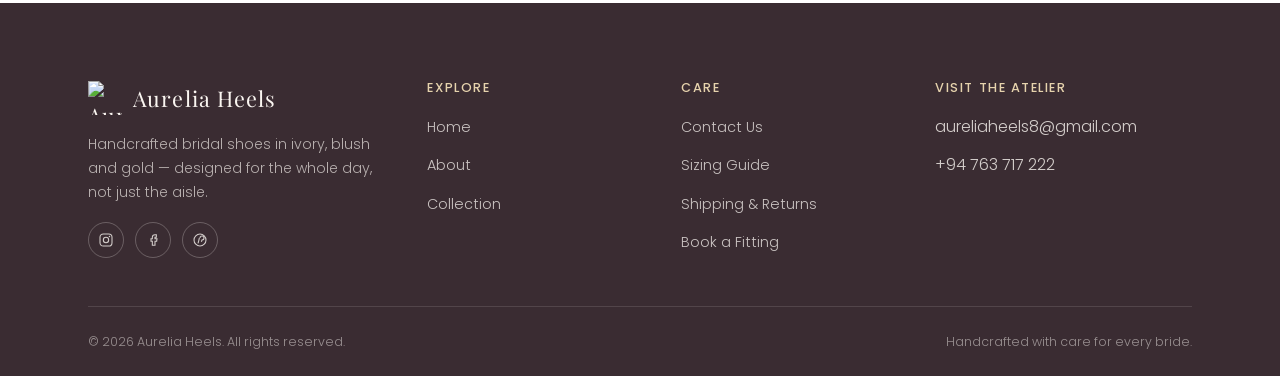
==== commit 999ccec5: "Add new designs" ====
--- a/collection.html
+++ b/collection.html
@@ -895,9 +895,88 @@
           </div>
         </article>
 
-
-
-
+        
+        <article class="shoe-card reveal" data-category="heels">
+          <div class="thumb">
+            <span class="quick-tag">Box heel</span>
+            <img src="images/31(3).webp" alt="AH06-0029 — pure white Aurelia signature heel with silver stones" width="500" height="625" loading="lazy">
+          </div>
+          <div class="info">
+            <h3>AH06-0029</h3>
+            <p class="price">LKR 8600</p>
+            <p class="desc">Pure white Aurelia signature heel with silver stones 06 &Prime; Box heel .</p>
+            <button type="button" class="btn btn-outline more-details-btn"
+              data-images="images/31(1).webp, images/31(2).webp, images/31(3).webp, images/31(4).webp, images/31(5).webp, images/31(6).webp, images/31(7).webp, images/31(8).webp"
+              data-title="AH06-0029"
+              data-price="LKR 8600"
+              data-tag="pure white"
+              data-desc="Color: Pure white pearls with silver stones|Heel height: 06 &Prime;|Style: Signature box  Heel|Size: Customised to measuements|Price depends on shoe size and heel height| Delivery Free">
+              More Details
+            </button>
+          </div>
+        </article>
+
+        <article class="shoe-card reveal" data-category="heels">
+          <div class="thumb">
+            <span class="quick-tag">Box heel</span>
+            <img src="images/32(1).webp" alt="AH05-0030 — silver Aurelia signature heel with silver stones" width="500" height="625" loading="lazy">
+          </div>
+          <div class="info">
+            <h3>AH05-0030</h3>
+            <p class="price">LKR 8600</p>
+            <p class="desc">Silver Aurelia signature heel with silver stones 05 &Prime; Box heel .</p>
+            <button type="button" class="btn btn-outline more-details-btn"
+              data-images="images/32(1).webp, images/32(2).webp, images/32(3).webp, images/32(4).webp, images/32(5).webp, images/32(6).webp, images/32(7).webp"
+              data-title="AH05-0030"
+              data-price="LKR 8600"
+              data-tag="pure white"
+              data-desc="Color: silver stones|Heel height: 05 &Prime;|Style: Signature box  Heel|Size: Customised to measuements|Price depends on shoe size and heel height| Delivery Free">
+              More Details
+            </button>
+          </div>
+        </article>
+
+
+
+        <article class="shoe-card reveal" data-category="heels">
+          <div class="thumb">
+            <span class="quick-tag">Box heel</span>
+            <img src="images/33(3).webp" alt="AH02-0031 — Pure white Aurelia signature heel with pure white pearls" width="500" height="625" loading="lazy">
+          </div>
+          <div class="info">
+            <h3>AH02-0031</h3>
+            <p class="price">LKR 5800</p>
+            <p class="desc">Pure white Aurelia signature heel with pure white pearls 02 &Prime; Box heel .</p>
+            <button type="button" class="btn btn-outline more-details-btn"
+              data-images="images/33(1).webp, images/33(2).webp, images/33(3).webp, images/33(4).webp, images/33(5).webp, images/33(6).webp"
+              data-title="AH02-0031"
+              data-price="LKR 5800"
+              data-tag="pure white"
+              data-desc="Color: pure white pearls|Heel height: 02 &Prime;|Style: Signature box  Heel|Size: Customised to measuements|Price depends on shoe size and heel height| Delivery Free">
+              More Details
+            </button>
+          </div>
+        </article>
+
+        <article class="shoe-card reveal" data-category="heels">
+          <div class="thumb">
+            <span class="quick-tag">Box heel</span>
+            <img src="images/34(8).webp" alt="AH04.5-0032 — Pre white Aurelia signature heel with gold & silver pearls" width="500" height="625" loading="lazy">
+          </div>
+          <div class="info">
+            <h3>AH04.5-0032</h3>
+            <p class="price">LKR 8300</p>
+            <p class="desc">Pure white Aurelia signature heel with gold & silver pearls 4.5 &Prime; Box heel .</p>
+            <button type="button" class="btn btn-outline more-details-btn"
+              data-images="images/34(1).webp, images/34(2).webp, images/34(3).webp, images/34(4).webp, images/34(5).webp, images/34(6).webp, images/34(7).webp, images/34(8).webp"
+              data-title="AH04.5-0032"
+              data-price="LKR 8300"
+              data-tag="pure white"
+              data-desc="Color: pure white shoe with gold & silver pearls |Heel height: 4.5 &Prime;|Style: Signature box  Heel|Size: Customised to measuements|Price depends on shoe size and heel height| Delivery Free">
+              More Details
+            </button>
+          </div>
+        </article>
 
 
 
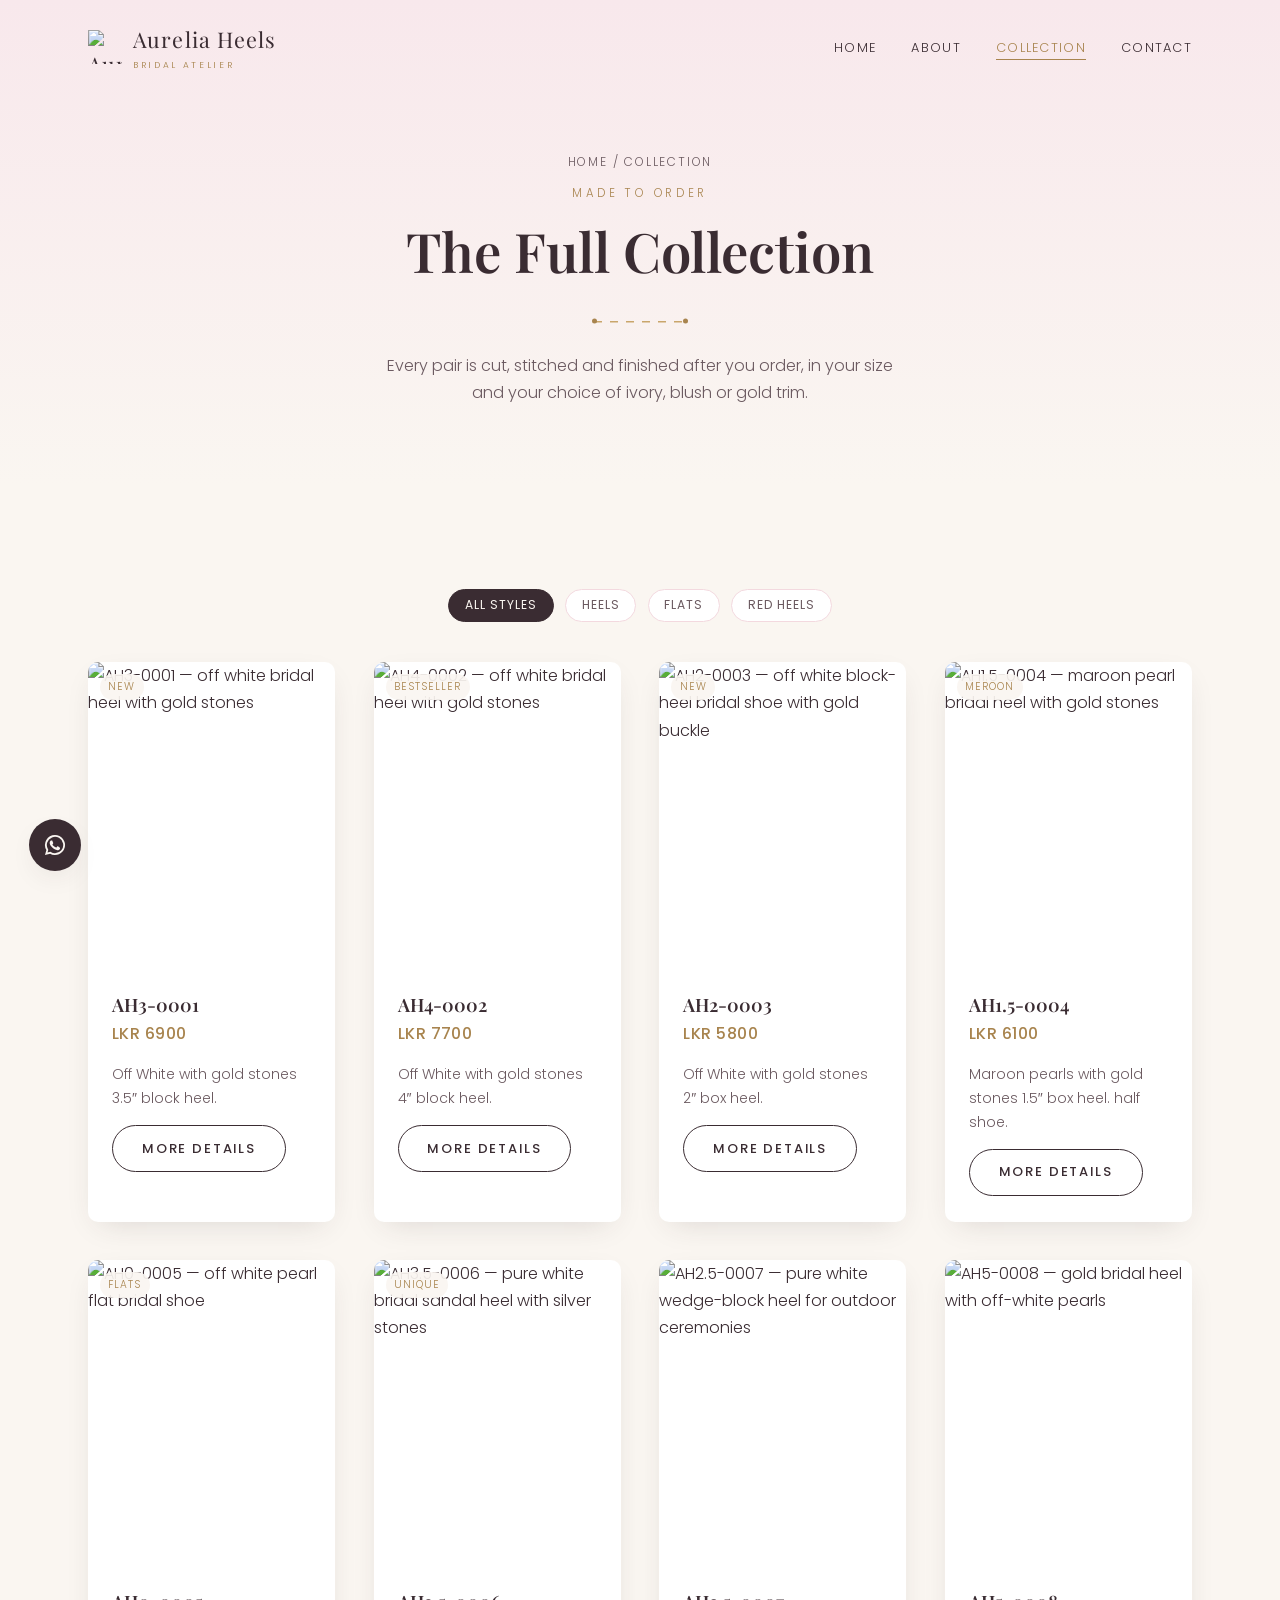
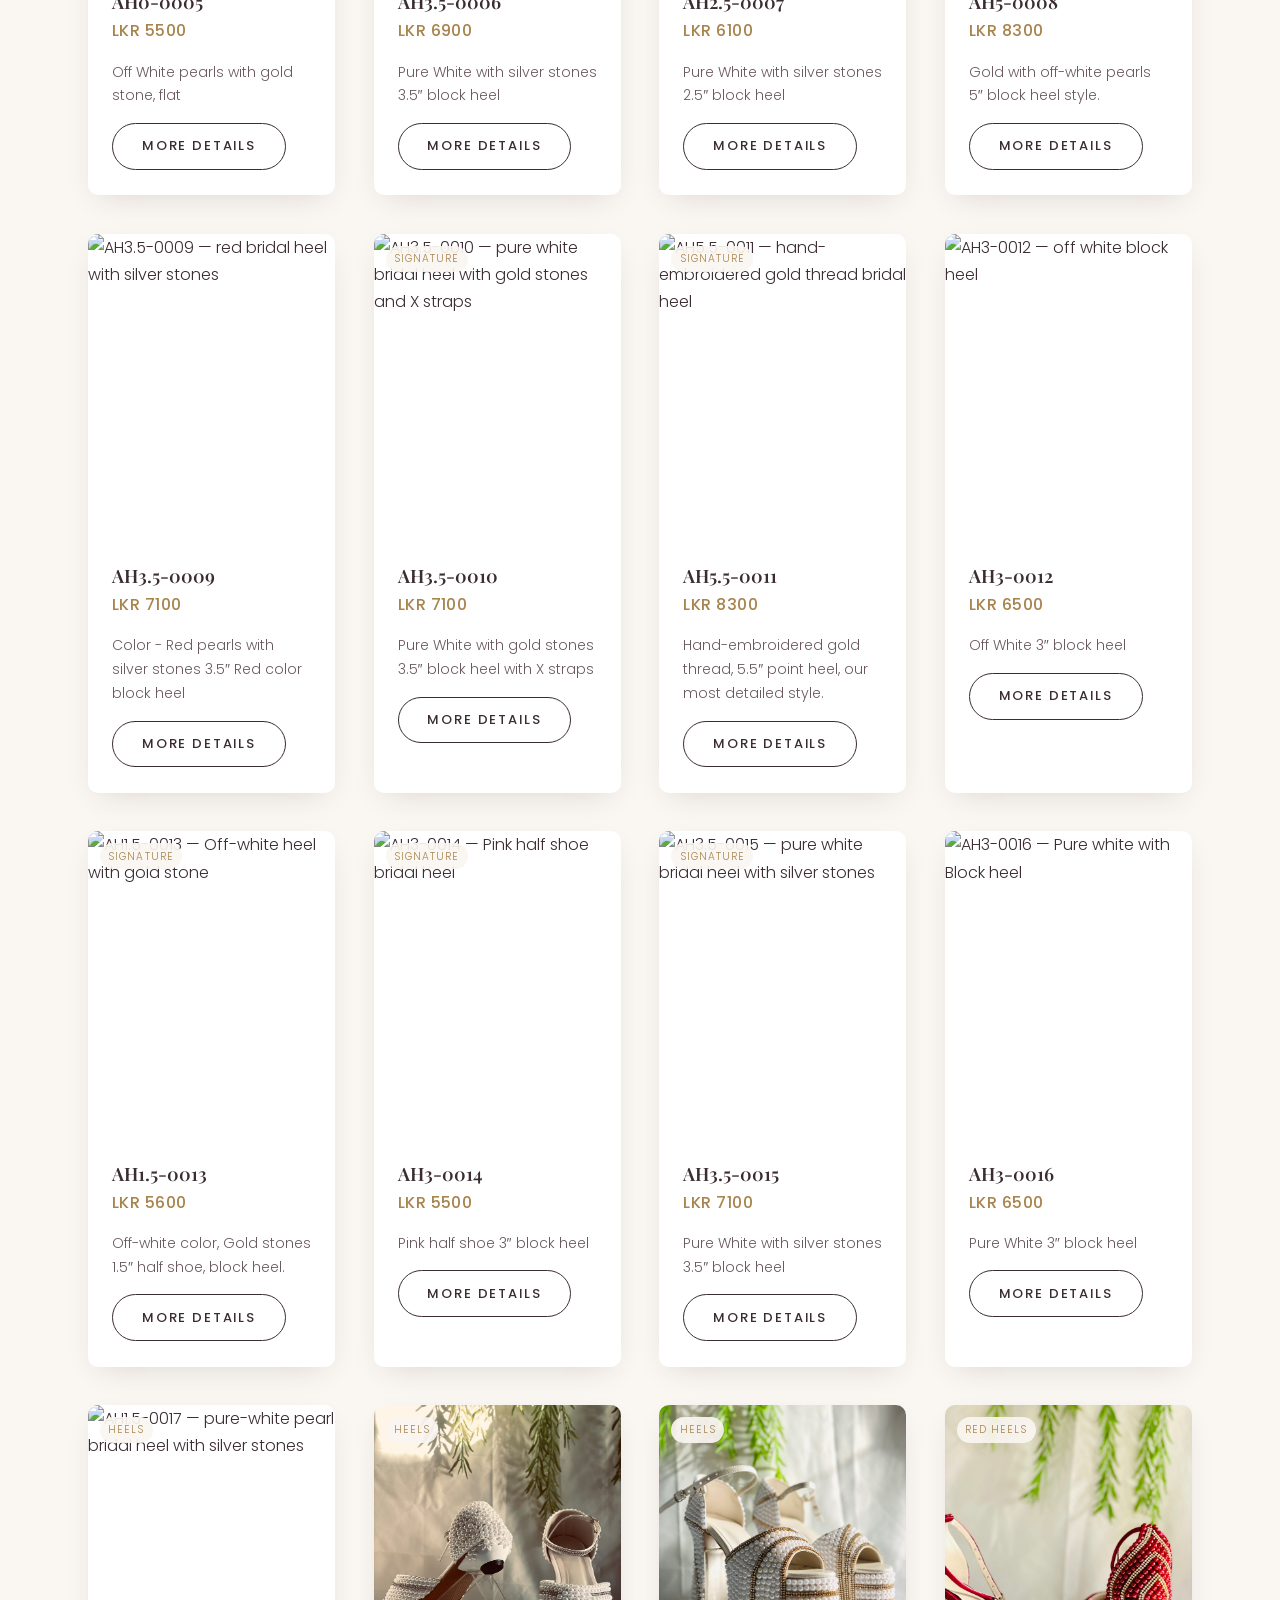
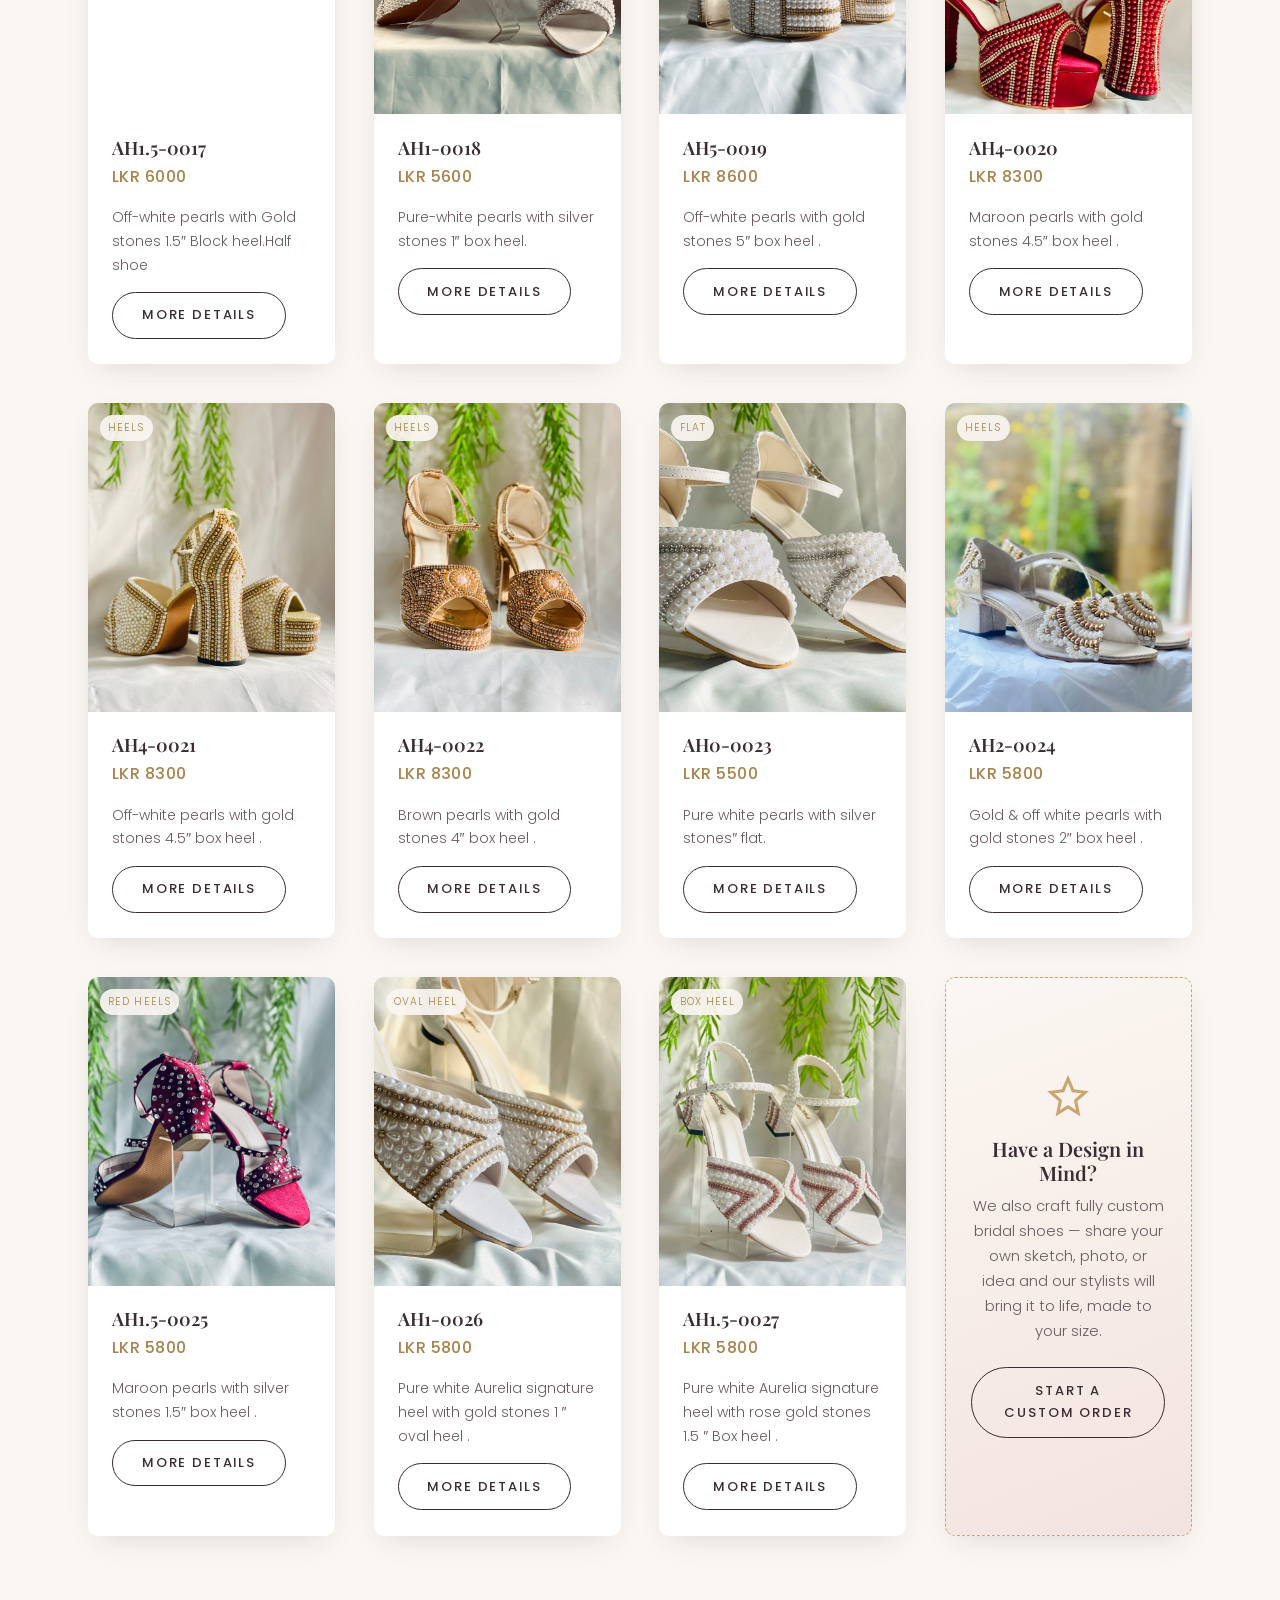
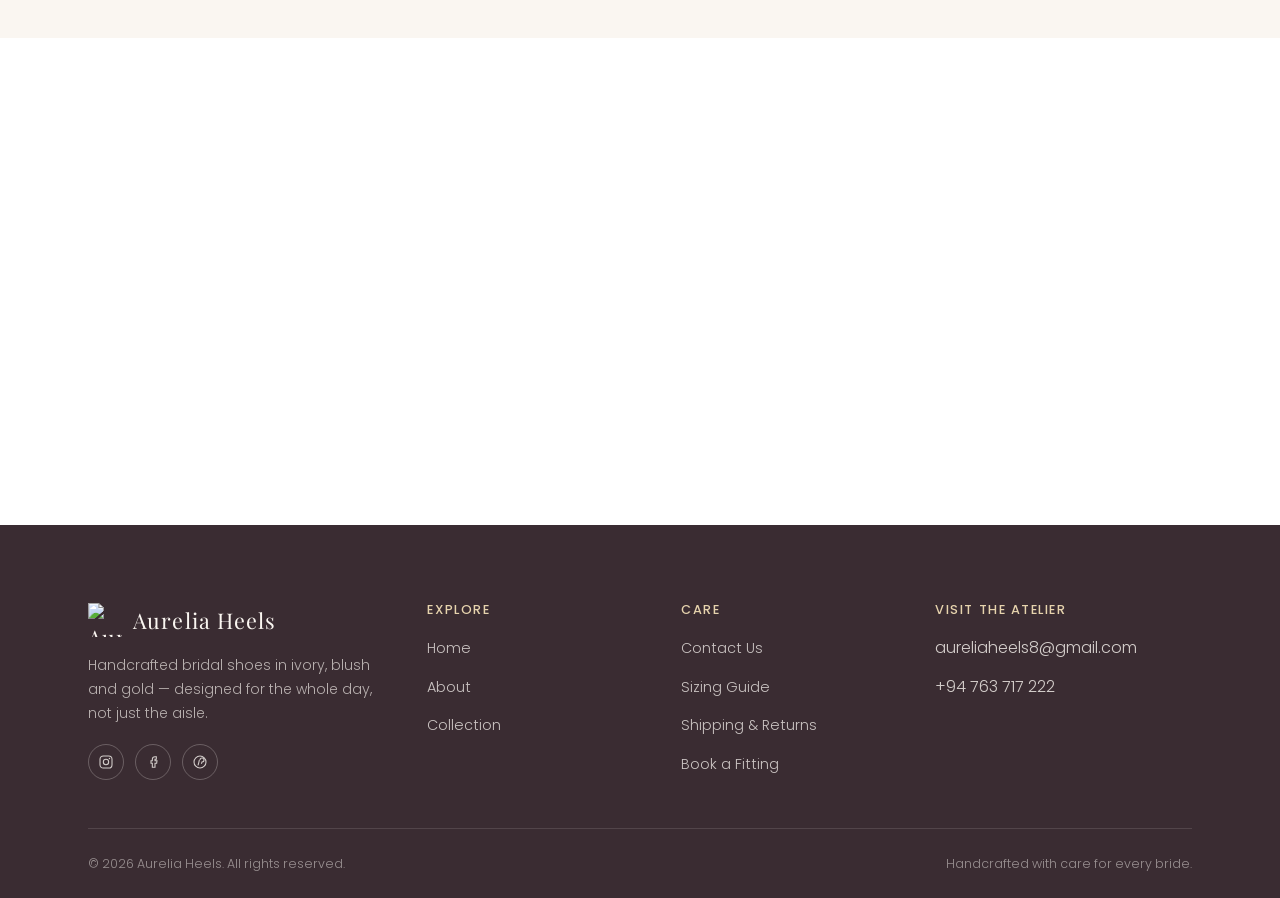
==== commit 3e298f51: "update" ====
--- a/collection.html
+++ b/collection.html
@@ -870,109 +870,6 @@
               data-price="LKR 5800"
               data-tag="pure white"
               data-desc="Color: pure white pearls with rose gold stones|Heel height: 1.5 &Prime;|Style: signature box Heel|Price depends on shoe size and heel height| Delivery Free">
-              More Details
-            </button>
-          </div>
-        </article>
-
-               <article class="shoe-card reveal" data-category="heels">
-          <div class="thumb">
-            <span class="quick-tag">Box heel</span>
-            <img src="images/30(3).jpeg" alt="AH03-0028 — pure white Aurelia signature heel with silver stones" width="500" height="625" loading="lazy">
-          </div>
-          <div class="info">
-            <h3>AH03-0028</h3>
-            <p class="price">LKR 6500</p>
-            <p class="desc">Pure white Aurelia signature heel with silver stones 03 &Prime; Box heel .</p>
-            <button type="button" class="btn btn-outline more-details-btn"
-              data-images="images/30(1).jpeg, images/30(2).jpeg, images/30(3).jpeg, images/30(4).jpeg"
-              data-title="AH03-0028"
-              data-price="LKR 6500"
-              data-tag="pure white"
-              data-desc="Color: Pure white pearls with silver stones|Heel height: 03 &Prime;|Style: Signature box  Heel|Size: Customised to measuements|Price depends on shoe size and heel height| Delivery Free">
-              More Details
-            </button>
-          </div>
-        </article>
-
-        
-        <article class="shoe-card reveal" data-category="heels">
-          <div class="thumb">
-            <span class="quick-tag">Box heel</span>
-            <img src="images/31(3).webp" alt="AH06-0029 — pure white Aurelia signature heel with silver stones" width="500" height="625" loading="lazy">
-          </div>
-          <div class="info">
-            <h3>AH06-0029</h3>
-            <p class="price">LKR 8600</p>
-            <p class="desc">Pure white Aurelia signature heel with silver stones 06 &Prime; Box heel .</p>
-            <button type="button" class="btn btn-outline more-details-btn"
-              data-images="images/31(1).webp, images/31(2).webp, images/31(3).webp, images/31(4).webp, images/31(5).webp, images/31(6).webp, images/31(7).webp, images/31(8).webp"
-              data-title="AH06-0029"
-              data-price="LKR 8600"
-              data-tag="pure white"
-              data-desc="Color: Pure white pearls with silver stones|Heel height: 06 &Prime;|Style: Signature box  Heel|Size: Customised to measuements|Price depends on shoe size and heel height| Delivery Free">
-              More Details
-            </button>
-          </div>
-        </article>
-
-        <article class="shoe-card reveal" data-category="heels">
-          <div class="thumb">
-            <span class="quick-tag">Box heel</span>
-            <img src="images/32(1).webp" alt="AH05-0030 — silver Aurelia signature heel with silver stones" width="500" height="625" loading="lazy">
-          </div>
-          <div class="info">
-            <h3>AH05-0030</h3>
-            <p class="price">LKR 8600</p>
-            <p class="desc">Silver Aurelia signature heel with silver stones 05 &Prime; Box heel .</p>
-            <button type="button" class="btn btn-outline more-details-btn"
-              data-images="images/32(1).webp, images/32(2).webp, images/32(3).webp, images/32(4).webp, images/32(5).webp, images/32(6).webp, images/32(7).webp"
-              data-title="AH05-0030"
-              data-price="LKR 8600"
-              data-tag="pure white"
-              data-desc="Color: silver stones|Heel height: 05 &Prime;|Style: Signature box  Heel|Size: Customised to measuements|Price depends on shoe size and heel height| Delivery Free">
-              More Details
-            </button>
-          </div>
-        </article>
-
-
-
-        <article class="shoe-card reveal" data-category="heels">
-          <div class="thumb">
-            <span class="quick-tag">Box heel</span>
-            <img src="images/33(3).webp" alt="AH02-0031 — Pure white Aurelia signature heel with pure white pearls" width="500" height="625" loading="lazy">
-          </div>
-          <div class="info">
-            <h3>AH02-0031</h3>
-            <p class="price">LKR 5800</p>
-            <p class="desc">Pure white Aurelia signature heel with pure white pearls 02 &Prime; Box heel .</p>
-            <button type="button" class="btn btn-outline more-details-btn"
-              data-images="images/33(1).webp, images/33(2).webp, images/33(3).webp, images/33(4).webp, images/33(5).webp, images/33(6).webp"
-              data-title="AH02-0031"
-              data-price="LKR 5800"
-              data-tag="pure white"
-              data-desc="Color: pure white pearls|Heel height: 02 &Prime;|Style: Signature box  Heel|Size: Customised to measuements|Price depends on shoe size and heel height| Delivery Free">
-              More Details
-            </button>
-          </div>
-        </article>
-
-        <article class="shoe-card reveal" data-category="heels">
-          <div class="thumb">
-            <span class="quick-tag">Box heel</span>
-            <img src="images/34(8).webp" alt="AH04.5-0032 — Pre white Aurelia signature heel with gold & silver pearls" width="500" height="625" loading="lazy">
-          </div>
-          <div class="info">
-            <h3>AH04.5-0032</h3>
-            <p class="price">LKR 8300</p>
-            <p class="desc">Pure white Aurelia signature heel with gold & silver pearls 4.5 &Prime; Box heel .</p>
-            <button type="button" class="btn btn-outline more-details-btn"
-              data-images="images/34(1).webp, images/34(2).webp, images/34(3).webp, images/34(4).webp, images/34(5).webp, images/34(6).webp, images/34(7).webp, images/34(8).webp"
-              data-title="AH04.5-0032"
-              data-price="LKR 8300"
-              data-tag="pure white"
-              data-desc="Color: pure white shoe with gold & silver pearls |Heel height: 4.5 &Prime;|Style: Signature box  Heel|Size: Customised to measuements|Price depends on shoe size and heel height| Delivery Free">
               More Details
             </button>
           </div>
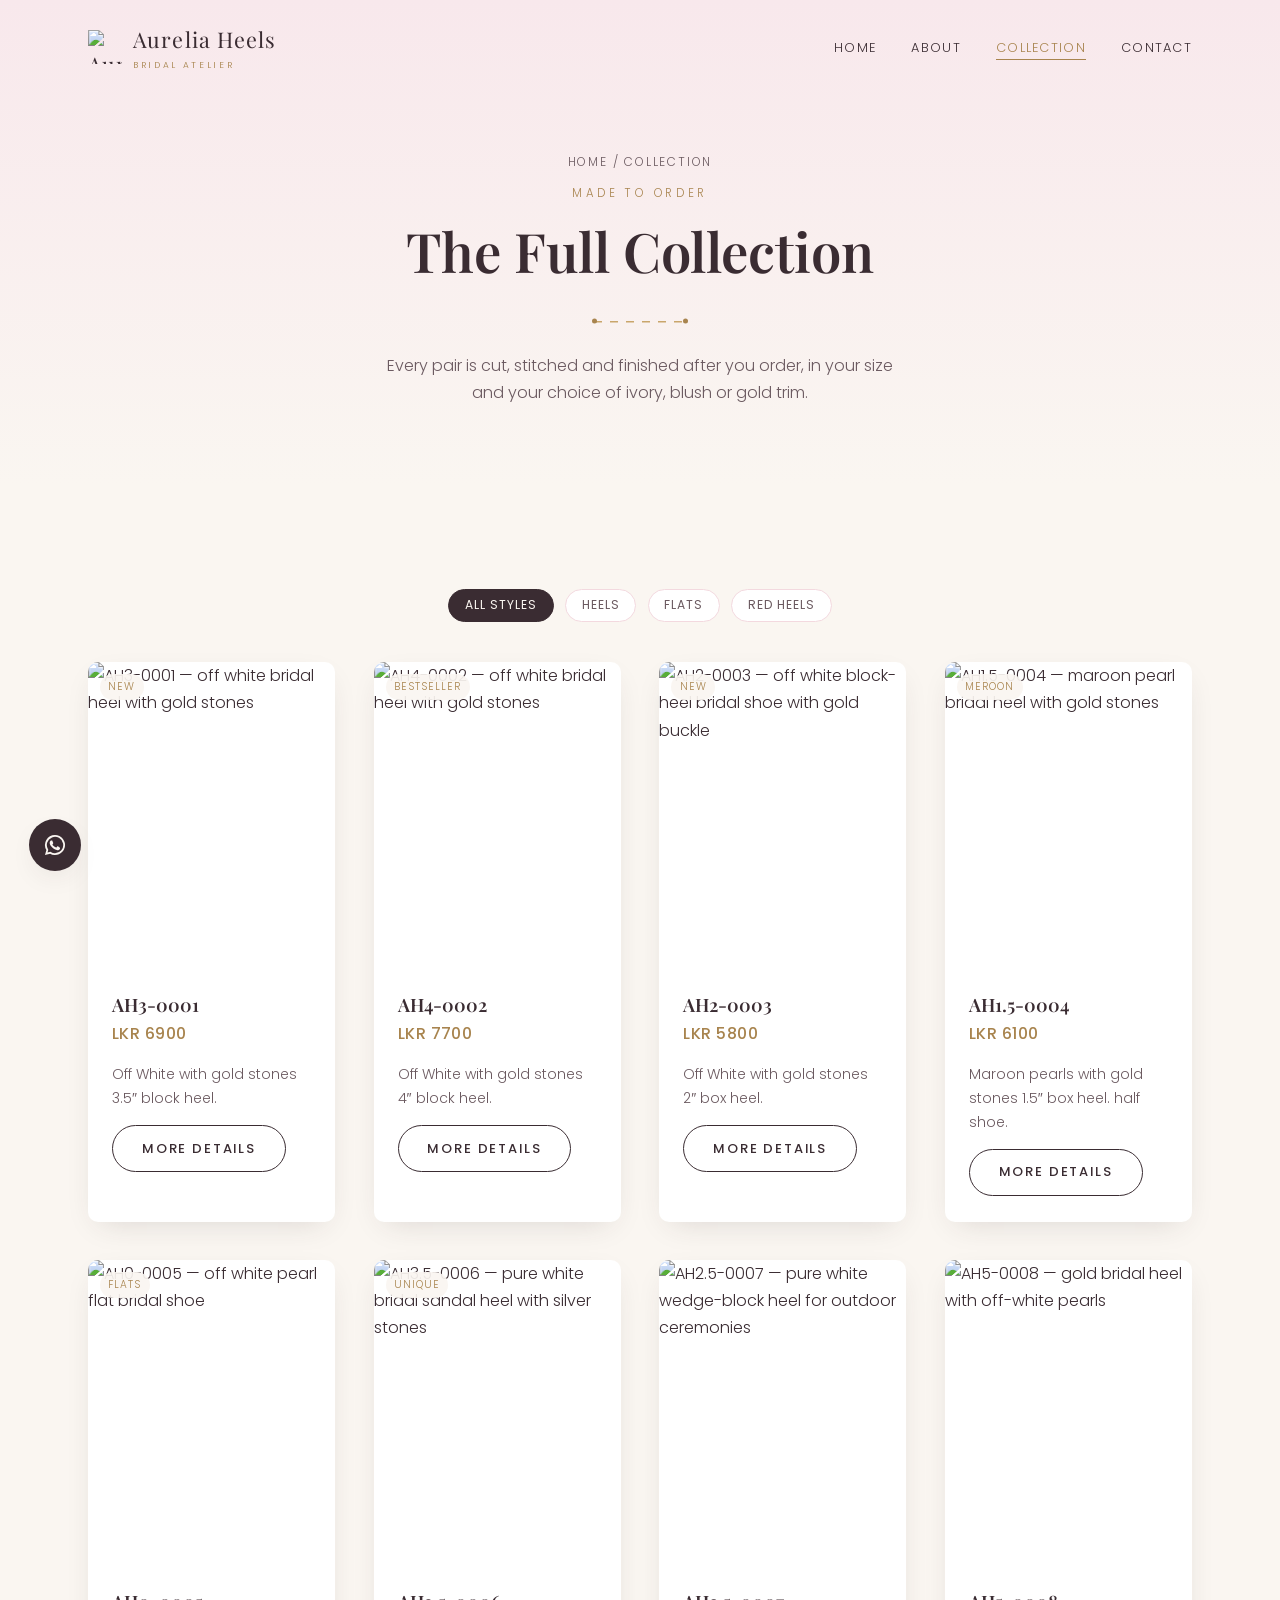
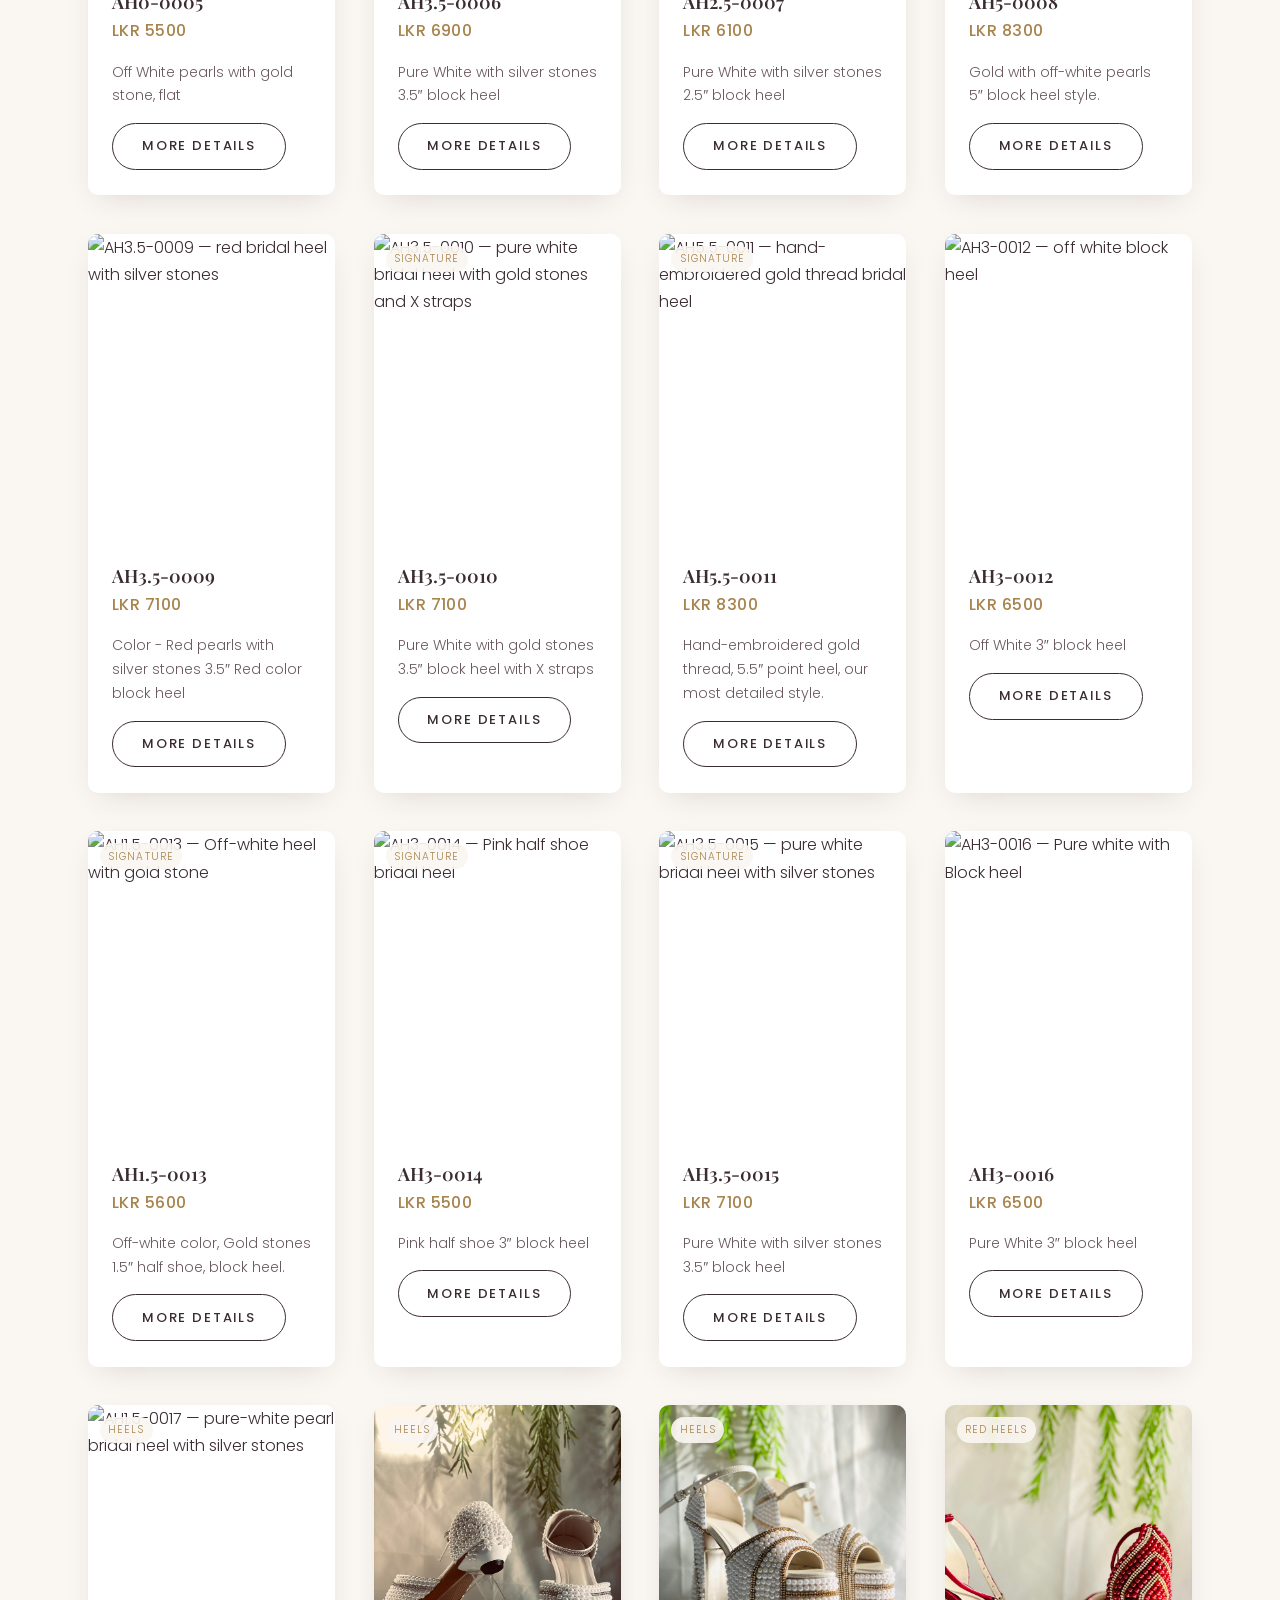
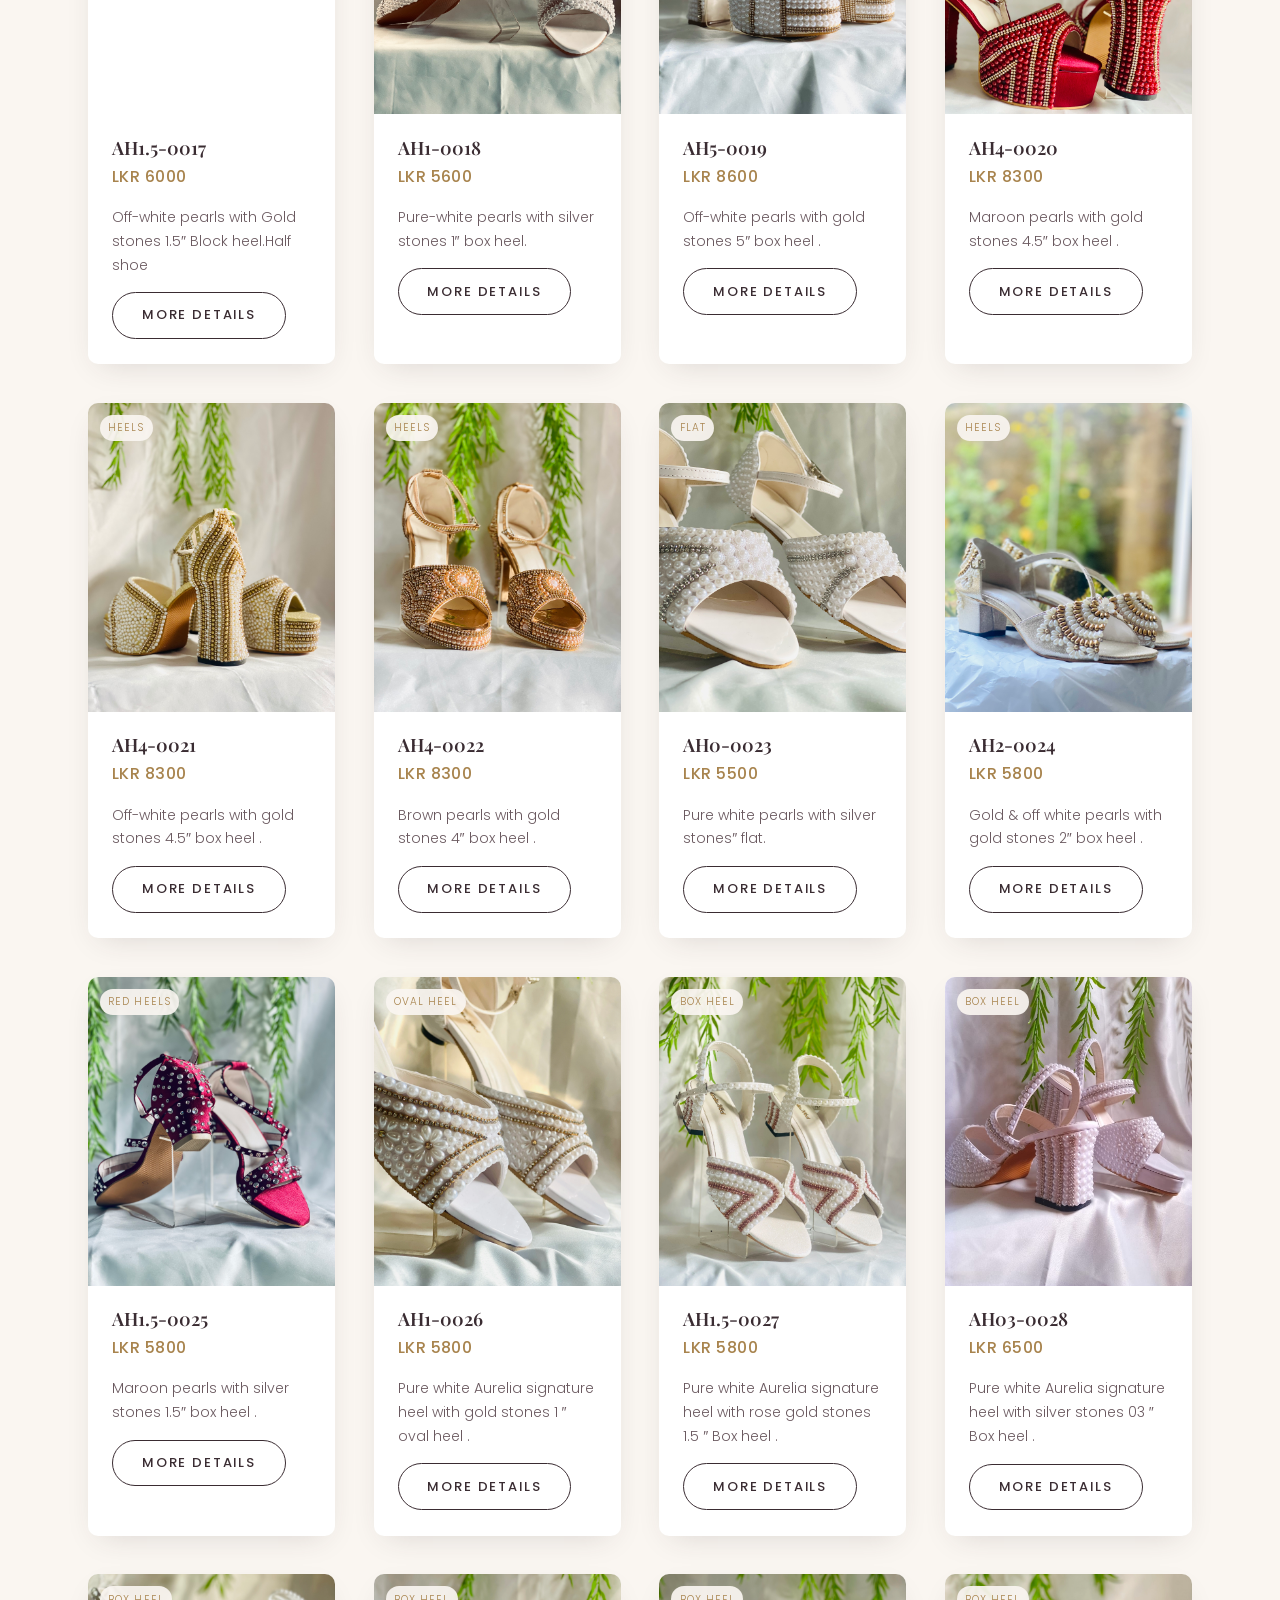
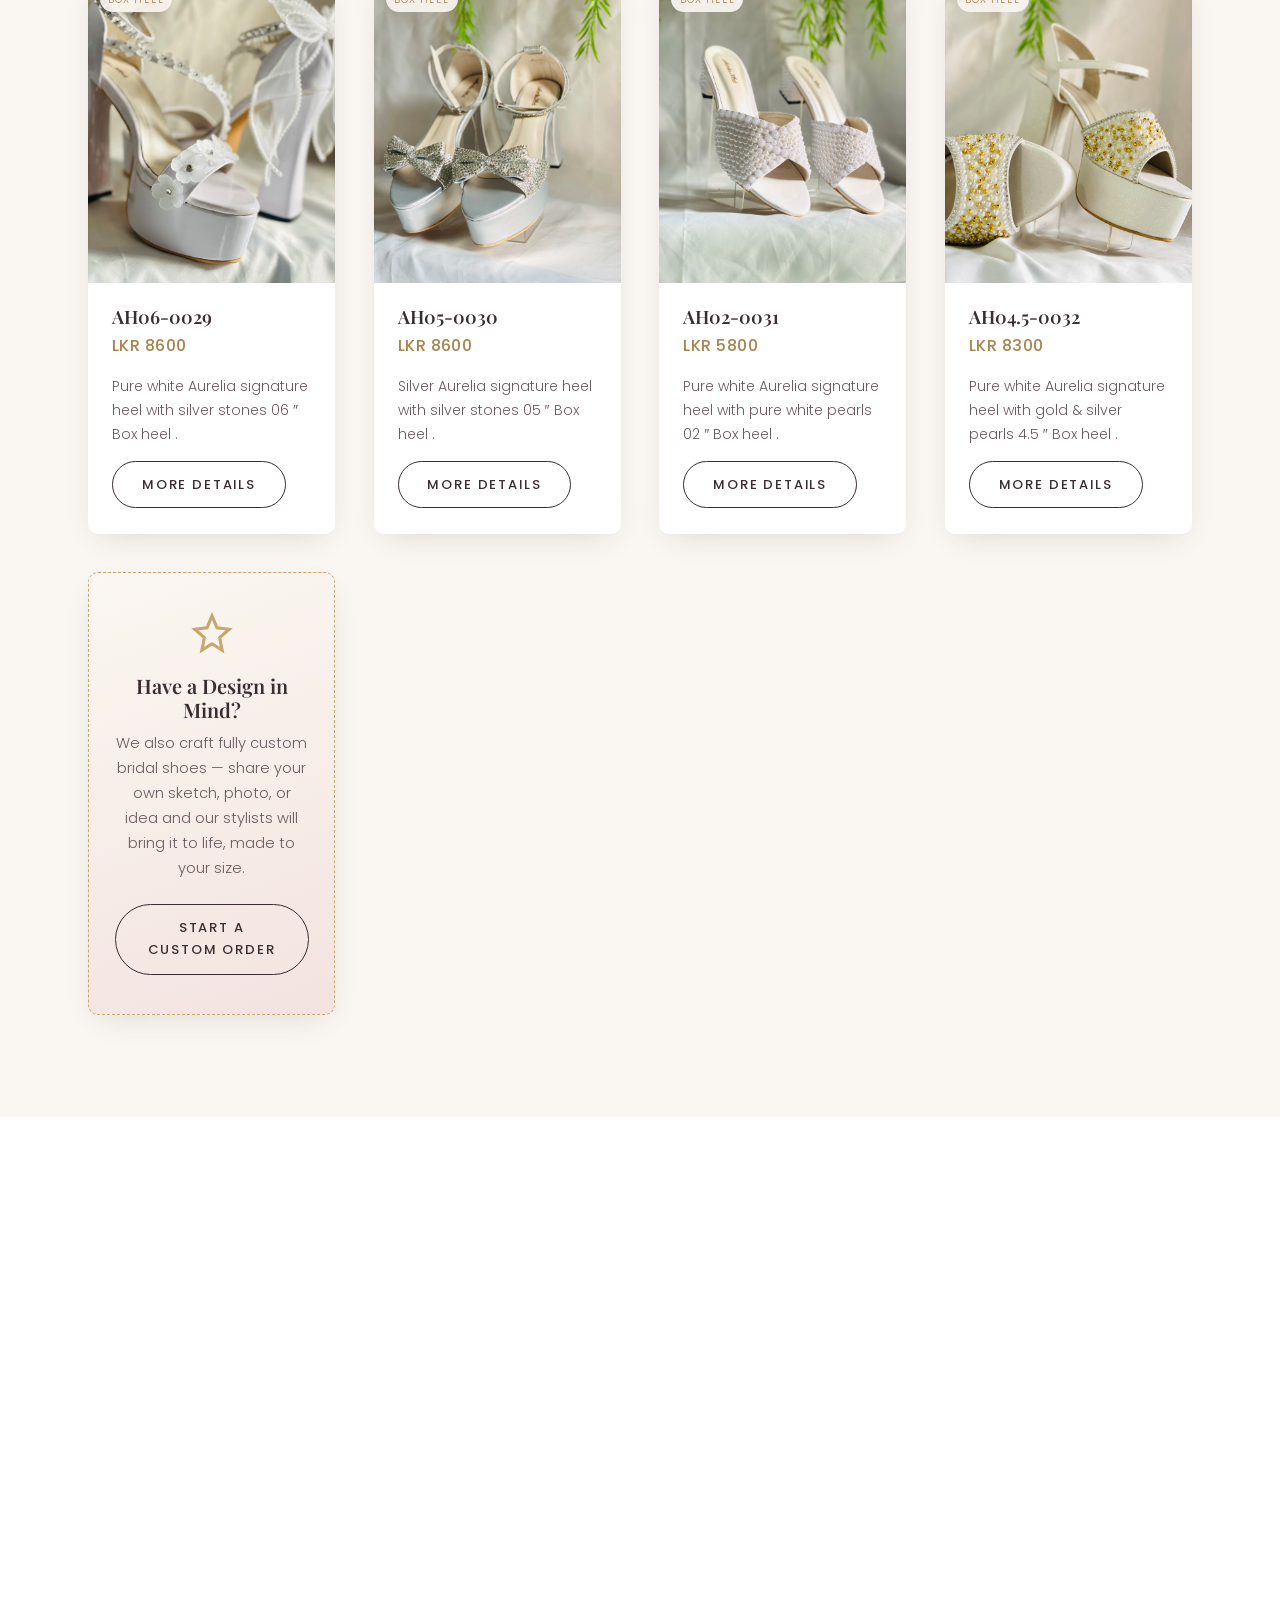
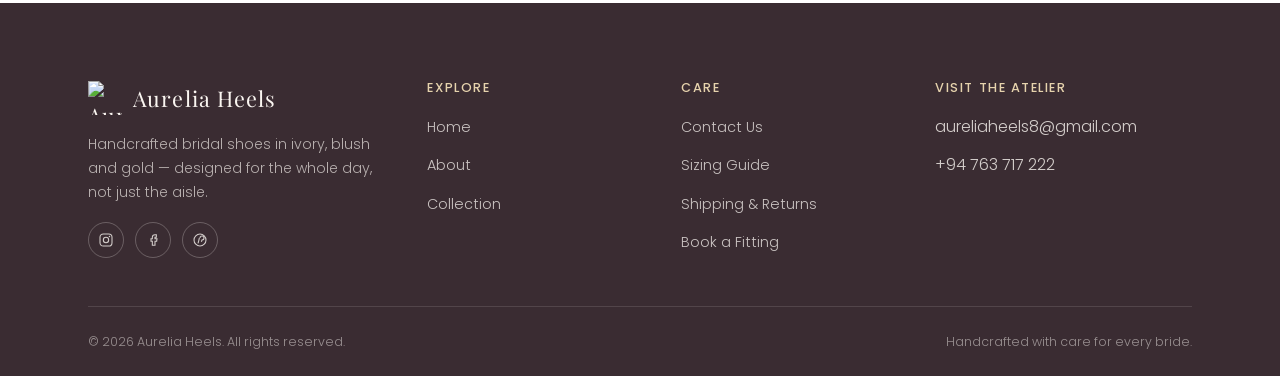
==== commit 881ec3e3: "update2" ====
--- a/collection.html
+++ b/collection.html
@@ -870,6 +870,109 @@
               data-price="LKR 5800"
               data-tag="pure white"
               data-desc="Color: pure white pearls with rose gold stones|Heel height: 1.5 &Prime;|Style: signature box Heel|Price depends on shoe size and heel height| Delivery Free">
+              More Details
+            </button>
+          </div>
+        </article>
+
+               <article class="shoe-card reveal" data-category="heels">
+          <div class="thumb">
+            <span class="quick-tag">Box heel</span>
+            <img src="images/30(3).jpeg" alt="AH03-0028 — pure white Aurelia signature heel with silver stones" width="500" height="625" loading="lazy">
+          </div>
+          <div class="info">
+            <h3>AH03-0028</h3>
+            <p class="price">LKR 6500</p>
+            <p class="desc">Pure white Aurelia signature heel with silver stones 03 &Prime; Box heel .</p>
+            <button type="button" class="btn btn-outline more-details-btn"
+              data-images="images/30(1).jpeg, images/30(2).jpeg, images/30(3).jpeg, images/30(4).jpeg"
+              data-title="AH03-0028"
+              data-price="LKR 6500"
+              data-tag="pure white"
+              data-desc="Color: Pure white pearls with silver stones|Heel height: 03 &Prime;|Style: Signature box  Heel|Size: Customised to measuements|Price depends on shoe size and heel height| Delivery Free">
+              More Details
+            </button>
+          </div>
+        </article>
+
+        
+        <article class="shoe-card reveal" data-category="heels">
+          <div class="thumb">
+            <span class="quick-tag">Box heel</span>
+            <img src="images/31(3).webp" alt="AH06-0029 — pure white Aurelia signature heel with silver stones" width="500" height="625" loading="lazy">
+          </div>
+          <div class="info">
+            <h3>AH06-0029</h3>
+            <p class="price">LKR 8600</p>
+            <p class="desc">Pure white Aurelia signature heel with silver stones 06 &Prime; Box heel .</p>
+            <button type="button" class="btn btn-outline more-details-btn"
+              data-images="images/31(1).webp, images/31(2).webp, images/31(3).webp, images/31(4).webp, images/31(5).webp, images/31(6).webp, images/31(7).webp, images/31(8).webp"
+              data-title="AH06-0029"
+              data-price="LKR 8600"
+              data-tag="pure white"
+              data-desc="Color: Pure white pearls with silver stones|Heel height: 06 &Prime;|Style: Signature box  Heel|Size: Customised to measuements|Price depends on shoe size and heel height| Delivery Free">
+              More Details
+            </button>
+          </div>
+        </article>
+
+        <article class="shoe-card reveal" data-category="heels">
+          <div class="thumb">
+            <span class="quick-tag">Box heel</span>
+            <img src="images/32(3).webp" alt="AH05-0030 — silver Aurelia signature heel with silver stones" width="500" height="625" loading="lazy">
+          </div>
+          <div class="info">
+            <h3>AH05-0030</h3>
+            <p class="price">LKR 8600</p>
+            <p class="desc">Silver Aurelia signature heel with silver stones 05 &Prime; Box heel .</p>
+            <button type="button" class="btn btn-outline more-details-btn"
+              data-images="images/32(1).webp, images/32(2).webp, images/32(3).webp, images/32(4).webp, images/32(5).webp, images/32(6).webp, images/32(7).webp"
+              data-title="AH05-0030"
+              data-price="LKR 8600"
+              data-tag="pure white"
+              data-desc="Color: silver stones|Heel height: 05 &Prime;|Style: Signature box  Heel|Size: Customised to measuements|Price depends on shoe size and heel height| Delivery Free">
+              More Details
+            </button>
+          </div>
+        </article>
+
+
+
+        <article class="shoe-card reveal" data-category="heels">
+          <div class="thumb">
+            <span class="quick-tag">Box heel</span>
+            <img src="images/33(3).webp" alt="AH02-0031 — Pure white Aurelia signature heel with pure white pearls" width="500" height="625" loading="lazy">
+          </div>
+          <div class="info">
+            <h3>AH02-0031</h3>
+            <p class="price">LKR 5800</p>
+            <p class="desc">Pure white Aurelia signature heel with pure white pearls 02 &Prime; Box heel .</p>
+            <button type="button" class="btn btn-outline more-details-btn"
+              data-images="images/33(1).webp, images/33(2).webp, images/33(3).webp, images/33(4).webp, images/33(5).webp, images/33(6).webp"
+              data-title="AH02-0031"
+              data-price="LKR 5800"
+              data-tag="pure white"
+              data-desc="Color: pure white pearls|Heel height: 02 &Prime;|Style: Signature box  Heel|Size: Customised to measuements|Price depends on shoe size and heel height| Delivery Free">
+              More Details
+            </button>
+          </div>
+        </article>
+
+        <article class="shoe-card reveal" data-category="heels">
+          <div class="thumb">
+            <span class="quick-tag">Box heel</span>
+            <img src="images/34(8).webp" alt="AH04.5-0032 — Pre white Aurelia signature heel with gold & silver pearls" width="500" height="625" loading="lazy">
+          </div>
+          <div class="info">
+            <h3>AH04.5-0032</h3>
+            <p class="price">LKR 8300</p>
+            <p class="desc">Pure white Aurelia signature heel with gold & silver pearls 4.5 &Prime; Box heel .</p>
+            <button type="button" class="btn btn-outline more-details-btn"
+              data-images="images/34(1).webp, images/34(2).webp, images/34(3).webp, images/34(4).webp, images/34(5).webp, images/34(6).webp, images/34(7).webp, images/34(8).webp"
+              data-title="AH04.5-0032"
+              data-price="LKR 8300"
+              data-tag="pure white"
+              data-desc="Color: pure white shoe with gold & silver pearls |Heel height: 4.5 &Prime;|Style: Signature box  Heel|Size: Customised to measuements|Price depends on shoe size and heel height| Delivery Free">
               More Details
             </button>
           </div>
